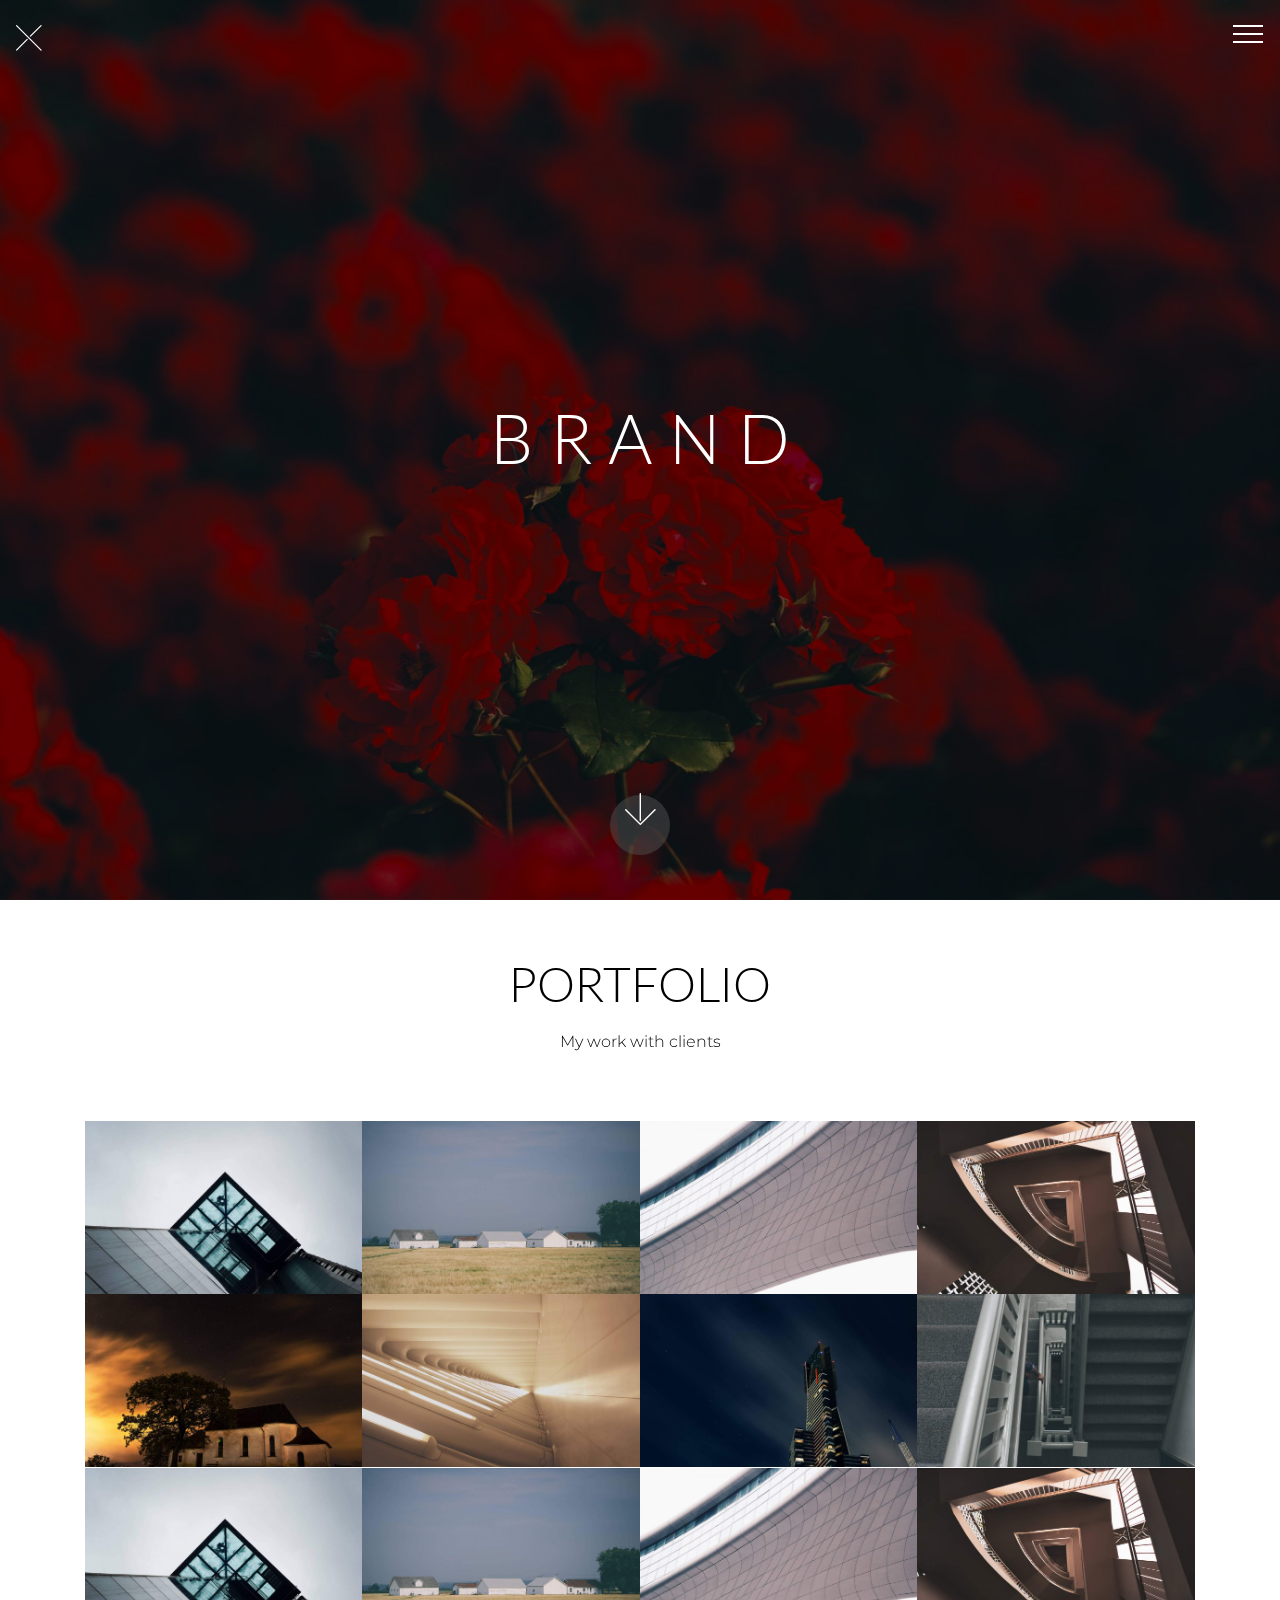
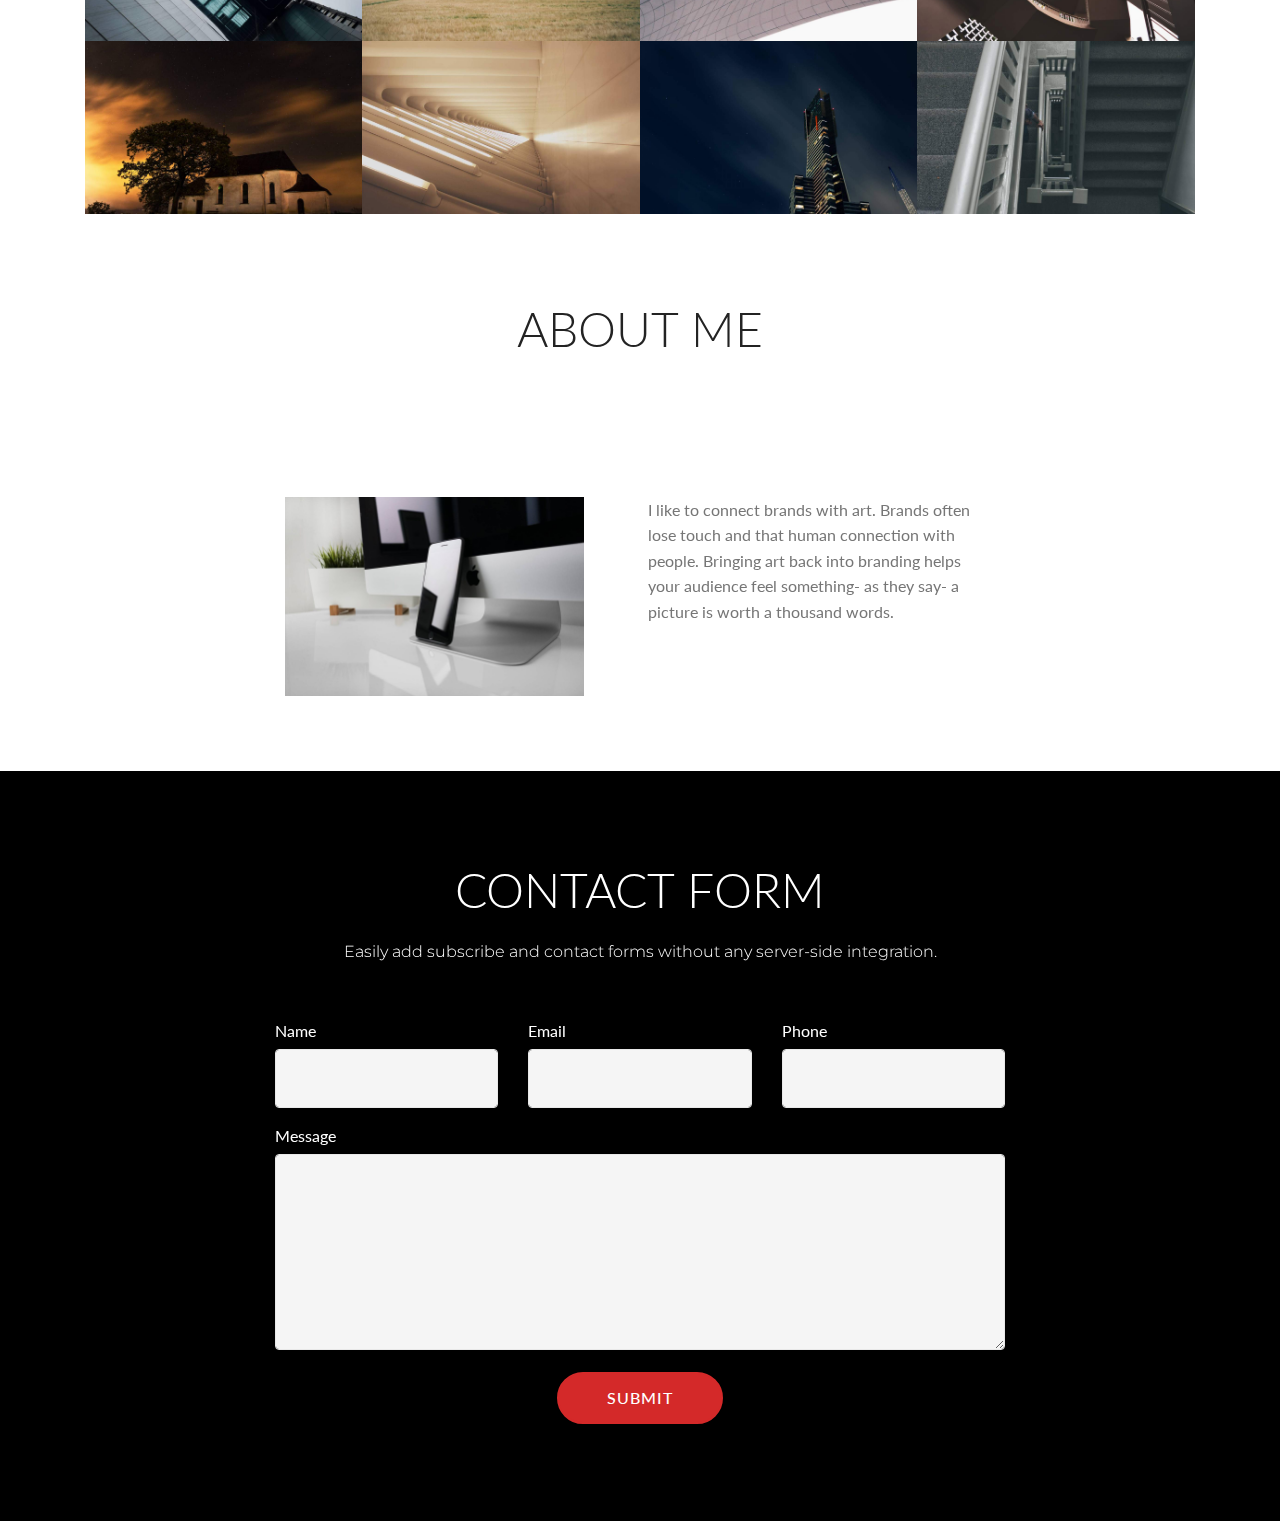
==== index.html @ c2ac53b5 "create github pages" ====
<!DOCTYPE html>
<html >
<head>
  <!-- Site made with Mobirise Website Builder v4.6.2, https://mobirise.com -->
  <meta charset="UTF-8">
  <meta http-equiv="X-UA-Compatible" content="IE=edge">
  <meta name="generator" content="Mobirise v4.6.2, mobirise.com">
  <meta name="viewport" content="width=device-width, initial-scale=1, minimum-scale=1">
  <link rel="shortcut icon" href="assets/images/logo2.png" type="image/x-icon">
  <meta name="description" content="">
  <title>Home</title>
  <link rel="stylesheet" href="assets/web/assets/mobirise-icons/mobirise-icons.css">
  <link rel="stylesheet" href="assets/tether/tether.min.css">
  <link rel="stylesheet" href="assets/bootstrap/css/bootstrap.min.css">
  <link rel="stylesheet" href="assets/bootstrap/css/bootstrap-grid.min.css">
  <link rel="stylesheet" href="assets/bootstrap/css/bootstrap-reboot.min.css">
  <link rel="stylesheet" href="assets/dropdown/css/style.css">
  <link rel="stylesheet" href="assets/theme/css/style.css">
  <link rel="stylesheet" href="assets/gallery/style.css">
  <link rel="stylesheet" href="assets/mobirise/css/mbr-additional.css" type="text/css">
  
  
  
</head>
<body>
  <section class="menu cid-qJsVvdku9D" once="menu" id="menu1-3">

    

    <nav class="navbar navbar-expand beta-menu navbar-dropdown align-items-center navbar-fixed-top collapsed bg-color transparent">
        <button class="navbar-toggler navbar-toggler-right" type="button" data-toggle="collapse" data-target="#navbarSupportedContent" aria-controls="navbarSupportedContent" aria-expanded="false" aria-label="Toggle navigation">
            <div class="hamburger">
                <span></span>
                <span></span>
                <span></span>
                <span></span>
            </div>
        </button>
        <div class="menu-logo">
            <div class="navbar-brand">
                
                <span class="navbar-caption-wrap"><a class="navbar-caption text-white display-4" href="https://mobirise.com"><span class="mbri-close mbr-iconfont mbr-iconfont-btn"></span></a></span>
            </div>
        </div>
        <div class="collapse navbar-collapse" id="navbarSupportedContent">
            <ul class="navbar-nav nav-dropdown nav-right" data-app-modern-menu="true">
                <li class="nav-item">
                    <a class="nav-link link text-white display-4" href="https://mobirise.com">
                        <span class="mbri-home mbr-iconfont mbr-iconfont-btn"></span>
                        Services
                    </a>
                </li>
                <li class="nav-item">
                    <a class="nav-link link text-white display-4" href="https://mobirise.com">
                        <span class="mbri-search mbr-iconfont mbr-iconfont-btn"></span>
                        About Us
                    </a>
                </li>
            </ul>
            
        </div>
    </nav>
</section>

<section class="engine"><a href="https://mobirise.ws/p">open source website maker</a></section><section class="header5 cid-qJsUxOGBH9 mbr-fullscreen mbr-parallax-background" id="header5-0">

    

    <div class="mbr-overlay" style="opacity: 0.6; background-color: rgb(0, 0, 0);">
    </div>
    <div class="container">
        <div class="row justify-content-center">
            <div class="mbr-white col-md-10">
                <h1 class="mbr-section-title align-center pb-3 mbr-fonts-style display-1">B R A N D</h1>
                
                
            </div>
        </div>
    </div>

    <div class="mbr-arrow hidden-sm-down" aria-hidden="true">
        <a href="#next">
            <i class="mbri-down mbr-iconfont"></i>
        </a>
    </div>
</section>

<section class="mbr-section content4 cid-qJsWaS96cW" id="content4-4">

    

    <div class="container">
        <div class="media-container-row">
            <div class="title col-12 col-md-8">
                <h2 class="align-center pb-3 mbr-fonts-style display-2">
                    PORTFOLIO</h2>
                <h3 class="mbr-section-subtitle align-center mbr-light mbr-fonts-style display-5">My work with clients</h3>
                
            </div>
        </div>
    </div>
</section>

<section class="mbr-gallery mbr-slider-carousel cid-qJsV8SetlK" id="gallery3-2">

    

    <div class="container">
        <div><!-- Filter --><!-- Gallery --><div class="mbr-gallery-row"><div class="mbr-gallery-layout-default"><div><div><div class="mbr-gallery-item mbr-gallery-item--p0" data-video-url="false" data-tags="Awesome"><div href="#lb-gallery3-2" data-slide-to="0" data-toggle="modal"><img src="assets/images/gallery00.jpg" alt=""><span class="icon-focus"></span></div></div><div class="mbr-gallery-item mbr-gallery-item--p0" data-video-url="false" data-tags="Responsive"><div href="#lb-gallery3-2" data-slide-to="1" data-toggle="modal"><img src="assets/images/gallery01.jpg" alt=""><span class="icon-focus"></span></div></div><div class="mbr-gallery-item mbr-gallery-item--p0" data-video-url="false" data-tags="Creative"><div href="#lb-gallery3-2" data-slide-to="2" data-toggle="modal"><img src="assets/images/gallery02.jpg" alt=""><span class="icon-focus"></span></div></div><div class="mbr-gallery-item mbr-gallery-item--p0" data-video-url="false" data-tags="Animated"><div href="#lb-gallery3-2" data-slide-to="3" data-toggle="modal"><img src="assets/images/gallery03.jpg" alt=""><span class="icon-focus"></span></div></div><div class="mbr-gallery-item mbr-gallery-item--p0" data-video-url="false" data-tags="Awesome"><div href="#lb-gallery3-2" data-slide-to="4" data-toggle="modal"><img src="assets/images/gallery04.jpg" alt=""><span class="icon-focus"></span></div></div><div class="mbr-gallery-item mbr-gallery-item--p0" data-video-url="false" data-tags="Awesome"><div href="#lb-gallery3-2" data-slide-to="5" data-toggle="modal"><img src="assets/images/gallery05.jpg" alt=""><span class="icon-focus"></span></div></div><div class="mbr-gallery-item mbr-gallery-item--p0" data-video-url="false" data-tags="Responsive"><div href="#lb-gallery3-2" data-slide-to="6" data-toggle="modal"><img src="assets/images/gallery06.jpg" alt=""><span class="icon-focus"></span></div></div><div class="mbr-gallery-item mbr-gallery-item--p0" data-video-url="false" data-tags="Animated"><div href="#lb-gallery3-2" data-slide-to="7" data-toggle="modal"><img src="assets/images/gallery07.jpg" alt=""><span class="icon-focus"></span></div></div></div></div><div class="clearfix"></div></div></div><!-- Lightbox --><div data-app-prevent-settings="" class="mbr-slider modal fade carousel slide" tabindex="-1" data-keyboard="true" data-interval="false" id="lb-gallery3-2"><div class="modal-dialog"><div class="modal-content"><div class="modal-body"><div class="carousel-inner"><div class="carousel-item active"><img src="assets/images/gallery00.jpg" alt=""></div><div class="carousel-item"><img src="assets/images/gallery01.jpg" alt=""></div><div class="carousel-item"><img src="assets/images/gallery02.jpg" alt=""></div><div class="carousel-item"><img src="assets/images/gallery03.jpg" alt=""></div><div class="carousel-item"><img src="assets/images/gallery04.jpg" alt=""></div><div class="carousel-item"><img src="assets/images/gallery05.jpg" alt=""></div><div class="carousel-item"><img src="assets/images/gallery06.jpg" alt=""></div><div class="carousel-item"><img src="assets/images/gallery07.jpg" alt=""></div></div><a class="carousel-control carousel-control-prev" role="button" data-slide="prev" href="#lb-gallery3-2"><span class="mbri-left mbr-iconfont" aria-hidden="true"></span><span class="sr-only">Previous</span></a><a class="carousel-control carousel-control-next" role="button" data-slide="next" href="#lb-gallery3-2"><span class="mbri-right mbr-iconfont" aria-hidden="true"></span><span class="sr-only">Next</span></a><a class="close" href="#" role="button" data-dismiss="modal"><span class="sr-only">Close</span></a></div></div></div></div></div>
    </div>

</section>

<section class="mbr-gallery mbr-slider-carousel cid-qJsWUkmuLK" id="gallery3-5">

    

    <div class="container">
        <div><!-- Filter --><!-- Gallery --><div class="mbr-gallery-row"><div class="mbr-gallery-layout-default"><div><div><div class="mbr-gallery-item mbr-gallery-item--pNaN" data-video-url="false" data-tags="Awesome"><div href="#lb-gallery3-5" data-slide-to="0" data-toggle="modal"><img src="assets/images/gallery00.jpg" alt=""><span class="icon-focus"></span></div></div><div class="mbr-gallery-item mbr-gallery-item--pNaN" data-video-url="false" data-tags="Responsive"><div href="#lb-gallery3-5" data-slide-to="1" data-toggle="modal"><img src="assets/images/gallery01.jpg" alt=""><span class="icon-focus"></span></div></div><div class="mbr-gallery-item mbr-gallery-item--pNaN" data-video-url="false" data-tags="Creative"><div href="#lb-gallery3-5" data-slide-to="2" data-toggle="modal"><img src="assets/images/gallery02.jpg" alt=""><span class="icon-focus"></span></div></div><div class="mbr-gallery-item mbr-gallery-item--pNaN" data-video-url="false" data-tags="Animated"><div href="#lb-gallery3-5" data-slide-to="3" data-toggle="modal"><img src="assets/images/gallery03.jpg" alt=""><span class="icon-focus"></span></div></div><div class="mbr-gallery-item mbr-gallery-item--pNaN" data-video-url="false" data-tags="Awesome"><div href="#lb-gallery3-5" data-slide-to="4" data-toggle="modal"><img src="assets/images/gallery04.jpg" alt=""><span class="icon-focus"></span></div></div><div class="mbr-gallery-item mbr-gallery-item--pNaN" data-video-url="false" data-tags="Awesome"><div href="#lb-gallery3-5" data-slide-to="5" data-toggle="modal"><img src="assets/images/gallery05.jpg" alt=""><span class="icon-focus"></span></div></div><div class="mbr-gallery-item mbr-gallery-item--pNaN" data-video-url="false" data-tags="Responsive"><div href="#lb-gallery3-5" data-slide-to="6" data-toggle="modal"><img src="assets/images/gallery06.jpg" alt=""><span class="icon-focus"></span></div></div><div class="mbr-gallery-item mbr-gallery-item--pNaN" data-video-url="false" data-tags="Animated"><div href="#lb-gallery3-5" data-slide-to="7" data-toggle="modal"><img src="assets/images/gallery07.jpg" alt=""><span class="icon-focus"></span></div></div></div></div><div class="clearfix"></div></div></div><!-- Lightbox --><div data-app-prevent-settings="" class="mbr-slider modal fade carousel slide" tabindex="-1" data-keyboard="true" data-interval="false" id="lb-gallery3-5"><div class="modal-dialog"><div class="modal-content"><div class="modal-body"><div class="carousel-inner"><div class="carousel-item active"><img src="assets/images/gallery00.jpg" alt=""></div><div class="carousel-item"><img src="assets/images/gallery01.jpg" alt=""></div><div class="carousel-item"><img src="assets/images/gallery02.jpg" alt=""></div><div class="carousel-item"><img src="assets/images/gallery03.jpg" alt=""></div><div class="carousel-item"><img src="assets/images/gallery04.jpg" alt=""></div><div class="carousel-item"><img src="assets/images/gallery05.jpg" alt=""></div><div class="carousel-item"><img src="assets/images/gallery06.jpg" alt=""></div><div class="carousel-item"><img src="assets/images/gallery07.jpg" alt=""></div></div><a class="carousel-control carousel-control-prev" role="button" data-slide="prev" href="#lb-gallery3-5"><span class="mbri-left mbr-iconfont" aria-hidden="true"></span><span class="sr-only">Previous</span></a><a class="carousel-control carousel-control-next" role="button" data-slide="next" href="#lb-gallery3-5"><span class="mbri-right mbr-iconfont" aria-hidden="true"></span><span class="sr-only">Next</span></a><a class="close" href="#" role="button" data-dismiss="modal"><span class="sr-only">Close</span></a></div></div></div></div></div>
    </div>

</section>

<section class="mbr-section content4 cid-qJsWZgxx3Y" id="content4-6">

    

    <div class="container">
        <div class="media-container-row">
            <div class="title col-12 col-md-8">
                <h2 class="align-center pb-3 mbr-fonts-style display-2">
                    ABOUT ME</h2>
                
                
            </div>
        </div>
    </div>
</section>

<section class="mbr-section content6 cid-qJt01bcXSh" id="content6-9">
    
     
    
    <div class="container">
        <div class="media-container-row">
            <div class="col-12 col-md-8">
                <div class="media-container-row">
                    <div class="mbr-figure" style="width: 95%;">
                      <img src="assets/images/01.jpg" alt="Mobirise">  
                    </div>
                    <div class="media-content">
                        <div class="mbr-section-text">
                            <p class="mbr-text mb-0 mbr-fonts-style display-7">I like to connect brands with art. Brands often lose touch and that human connection with people. Bringing art back into branding helps your audience feel something- as they say- a picture is worth a thousand words.</p>
                        </div>
                    </div>
                </div>
            </div>
        </div>
    </div>
</section>

<section class="mbr-section form1 cid-qJsXQ2213d" id="form1-8">

    

    
    <div class="container">
        <div class="row justify-content-center">
            <div class="title col-12 col-lg-8">
                <h2 class="mbr-section-title align-center pb-3 mbr-fonts-style display-2">
                    CONTACT FORM
                </h2>
                <h3 class="mbr-section-subtitle align-center mbr-light pb-3 mbr-fonts-style display-5">
                    Easily add subscribe and contact forms without any server-side integration.
                </h3>
            </div>
        </div>
    </div>
    <div class="container">
        <div class="row justify-content-center">
            <div class="media-container-column col-lg-8" data-form-type="formoid">
                    <div data-form-alert="" hidden="">Thanks for filling out the form! I'll be in touch with you shortly.</div>
            
                    <form class="mbr-form" action="https://mobirise.com/" method="post" data-form-title="Mobirise Form"><input type="hidden" name="email" data-form-email="true" value="Dgv8Lb7c5q/cIhN9ITDDtDsWsyALoXN6aypck8TZ9qCq+ALaoHZJ93Of6AHbYGQSF+NbeVMrkS8ib3V1jQQW/3ypQ5KxZViwfqS11Uw4gEpbkbnloqpamF7glO1yoj7Y" data-form-field="Email">
                        <div class="row row-sm-offset">
                            <div class="col-md-4 multi-horizontal" data-for="name">
                                <div class="form-group">
                                    <label class="form-control-label mbr-fonts-style display-7" for="name-form1-8">Name</label>
                                    <input type="text" class="form-control" name="name" data-form-field="Name" required="" id="name-form1-8">
                                </div>
                            </div>
                            <div class="col-md-4 multi-horizontal" data-for="email">
                                <div class="form-group">
                                    <label class="form-control-label mbr-fonts-style display-7" for="email-form1-8">Email</label>
                                    <input type="email" class="form-control" name="email" data-form-field="Email" required="" id="email-form1-8">
                                </div>
                            </div>
                            <div class="col-md-4 multi-horizontal" data-for="phone">
                                <div class="form-group">
                                    <label class="form-control-label mbr-fonts-style display-7" for="phone-form1-8">Phone</label>
                                    <input type="tel" class="form-control" name="phone" data-form-field="Phone" id="phone-form1-8">
                                </div>
                            </div>
                        </div>
                        <div class="form-group" data-for="message">
                            <label class="form-control-label mbr-fonts-style display-7" for="message-form1-8">Message</label>
                            <textarea type="text" class="form-control" name="message" rows="7" data-form-field="Message" id="message-form1-8"></textarea>
                        </div>
            
                        <span class="input-group-btn"><button href="" type="submit" class="btn btn-form btn-secondary display-4">SUBMIT</button></span>
                    </form>
            </div>
        </div>
    </div>
</section>


  <script src="assets/web/assets/jquery/jquery.min.js"></script>
  <script src="assets/popper/popper.min.js"></script>
  <script src="assets/tether/tether.min.js"></script>
  <script src="assets/bootstrap/js/bootstrap.min.js"></script>
  <script src="assets/smoothscroll/smooth-scroll.js"></script>
  <script src="assets/parallax/jarallax.min.js"></script>
  <script src="assets/masonry/masonry.pkgd.min.js"></script>
  <script src="assets/imagesloaded/imagesloaded.pkgd.min.js"></script>
  <script src="assets/bootstrapcarouselswipe/bootstrap-carousel-swipe.js"></script>
  <script src="assets/touchswipe/jquery.touch-swipe.min.js"></script>
  <script src="assets/vimeoplayer/jquery.mb.vimeo_player.js"></script>
  <script src="assets/dropdown/js/script.min.js"></script>
  <script src="assets/theme/js/script.js"></script>
  <script src="assets/slidervideo/script.js"></script>
  <script src="assets/formoid/formoid.min.js"></script>
  <script src="assets/gallery/player.min.js"></script>
  <script src="assets/gallery/script.js"></script>
  
  
</body>
</html>
---- assets/web/assets/mobirise-icons/mobirise-icons.css ----
@font-face {
  font-family: 'MobiriseIcons';
  src:  url('mobirise-icons.eot?spat4u');
  src:  url('mobirise-icons.eot?spat4u#iefix') format('embedded-opentype'),
    url('mobirise-icons.ttf?spat4u') format('truetype'),
    url('mobirise-icons.woff?spat4u') format('woff'),
    url('mobirise-icons.svg?spat4u#MobiriseIcons') format('svg');
  font-weight: normal;
  font-style: normal;
}

[class^="mbri-"], [class*=" mbri-"] {
  /* use !important to prevent issues with browser extensions that change fonts */
  font-family: MobiriseIcons !important;
  speak: none;
  font-style: normal;
  font-weight: normal;
  font-variant: normal;
  text-transform: none;
  line-height: 1;

  /* Better Font Rendering =========== */
  -webkit-font-smoothing: antialiased;
  -moz-osx-font-smoothing: grayscale;
}

.mbri-add-submenu:before {
  content: "\e900";
}
.mbri-alert:before {
  content: "\e901";
}
.mbri-align-center:before {
  content: "\e902";
}
.mbri-align-justify:before {
  content: "\e903";
}
.mbri-align-left:before {
  content: "\e904";
}
.mbri-align-right:before {
  content: "\e905";
}
.mbri-android:before {
  content: "\e906";
}
.mbri-apple:before {
  content: "\e907";
}
.mbri-arrow-down:before {
  content: "\e908";
}
.mbri-arrow-next:before {
  content: "\e909";
}
.mbri-arrow-prev:before {
  content: "\e90a";
}
.mbri-arrow-up:before {
  content: "\e90b";
}
.mbri-bold:before {
  content: "\e90c";
}
.mbri-bookmark:before {
  content: "\e90d";
}
.mbri-bootstrap:before {
  content: "\e90e";
}
.mbri-briefcase:before {
  content: "\e90f";
}
.mbri-browse:before {
  content: "\e910";
}
.mbri-bulleted-list:before {
  content: "\e911";
}
.mbri-calendar:before {
  content: "\e912";
}
.mbri-camera:before {
  content: "\e913";
}
.mbri-cart-add:before {
  content: "\e914";
}
.mbri-cart-full:before {
  content: "\e915";
}
.mbri-cash:before {
  content: "\e916";
}
.mbri-change-style:before {
  content: "\e917";
}
.mbri-chat:before {
  content: "\e918";
}
.mbri-clock:before {
  content: "\e919";
}
.mbri-close:before {
  content: "\e91a";
}
.mbri-cloud:before {
  content: "\e91b";
}
.mbri-code:before {
  content: "\e91c";
}
.mbri-contact-form:before {
  content: "\e91d";
}
.mbri-credit-card:before {
  content: "\e91e";
}
.mbri-cursor-click:before {
  content: "\e91f";
}
.mbri-cust-feedback:before {
  content: "\e920";
}
.mbri-database:before {
  content: "\e921";
}
.mbri-delivery:before {
  content: "\e922";
}
.mbri-desktop:before {
  content: "\e923";
}
.mbri-devices:before {
  content: "\e924";
}
.mbri-down:before {
  content: "\e925";
}
.mbri-download:before {
  content: "\e989";
}
.mbri-drag-n-drop:before {
  content: "\e927";
}
.mbri-drag-n-drop2:before {
  content: "\e928";
}
.mbri-edit:before {
  content: "\e929";
}
.mbri-edit2:before {
  content: "\e92a";
}
.mbri-error:before {
  content: "\e92b";
}
.mbri-extension:before {
  content: "\e92c";
}
.mbri-features:before {
  content: "\e92d";
}
.mbri-file:before {
  content: "\e92e";
}
.mbri-flag:before {
  content: "\e92f";
}
.mbri-folder:before {
  content: "\e930";
}
.mbri-gift:before {
  content: "\e931";
}
.mbri-github:before {
  content: "\e932";
}
.mbri-globe:before {
  content: "\e933";
}
.mbri-globe-2:before {
  content: "\e934";
}
.mbri-growing-chart:before {
  content: "\e935";
}
.mbri-hearth:before {
  content: "\e936";
}
.mbri-help:before {
  content: "\e937";
}
.mbri-home:before {
  content: "\e938";
}
.mbri-hot-cup:before {
  content: "\e939";
}
.mbri-idea:before {
  content: "\e93a";
}
.mbri-image-gallery:before {
  content: "\e93b";
}
.mbri-image-slider:before {
  content: "\e93c";
}
.mbri-info:before {
  content: "\e93d";
}
.mbri-italic:before {
  content: "\e93e";
}
.mbri-key:before {
  content: "\e93f";
}
.mbri-laptop:before {
  content: "\e940";
}
.mbri-layers:before {
  content: "\e941";
}
.mbri-left-right:before {
  content: "\e942";
}
.mbri-left:before {
  content: "\e943";
}
.mbri-letter:before {
  content: "\e944";
}
.mbri-like:before {
  content: "\e945";
}
.mbri-link:before {
  content: "\e946";
}
.mbri-lock:before {
  content: "\e947";
}
.mbri-login:before {
  content: "\e948";
}
.mbri-logout:before {
  content: "\e949";
}
.mbri-magic-stick:before {
  content: "\e94a";
}
.mbri-map-pin:before {
  content: "\e94b";
}
.mbri-menu:before {
  content: "\e94c";
}
.mbri-mobile:before {
  content: "\e94d";
}
.mbri-mobile2:before {
  content: "\e94e";
}
.mbri-mobirise:before {
  content: "\e94f";
}
.mbri-more-horizontal:before {
  content: "\e950";
}
.mbri-more-vertical:before {
  content: "\e951";
}
.mbri-music:before {
  content: "\e952";
}
.mbri-new-file:before {
  content: "\e953";
}
.mbri-numbered-list:before {
  content: "\e954";
}
.mbri-opened-folder:before {
  content: "\e955";
}
.mbri-pages:before {
  content: "\e956";
}
.mbri-paper-plane:before {
  content: "\e957";
}
.mbri-paperclip:before {
  content: "\e958";
}
.mbri-photo:before {
  content: "\e959";
}
.mbri-photos:before {
  content: "\e95a";
}
.mbri-pin:before {
  content: "\e95b";
}
.mbri-play:before {
  content: "\e95c";
}
.mbri-plus:before {
  content: "\e95d";
}
.mbri-preview:before {
  content: "\e95e";
}
.mbri-print:before {
  content: "\e95f";
}
.mbri-protect:before {
  content: "\e960";
}
.mbri-question:before {
  content: "\e961";
}
.mbri-quote-left:before {
  content: "\e962";
}
.mbri-quote-right:before {
  content: "\e963";
}
.mbri-refresh:before {
  content: "\e964";
}
.mbri-responsive:before {
  content: "\e965";
}
.mbri-right:before {
  content: "\e966";
}
.mbri-rocket:before {
  content: "\e967";
}
.mbri-sad-face:before {
  content: "\e968";
}
.mbri-sale:before {
  content: "\e969";
}
.mbri-save:before {
  content: "\e96a";
}
.mbri-search:before {
  content: "\e96b";
}
.mbri-setting:before {
  content: "\e96c";
}
.mbri-setting2:before {
  content: "\e96d";
}
.mbri-setting3:before {
  content: "\e96e";
}
.mbri-share:before {
  content: "\e96f";
}
.mbri-shopping-bag:before {
  content: "\e970";
}
.mbri-shopping-basket:before {
  content: "\e971";
}
.mbri-shopping-cart:before {
  content: "\e972";
}
.mbri-sites:before {
  content: "\e973";
}
.mbri-smile-face:before {
  content: "\e974";
}
.mbri-speed:before {
  content: "\e975";
}
.mbri-star:before {
  content: "\e976";
}
.mbri-success:before {
  content: "\e977";
}
.mbri-sun:before {
  content: "\e978";
}
.mbri-sun2:before {
  content: "\e979";
}
.mbri-tablet:before {
  content: "\e97a";
}
.mbri-tablet-vertical:before {
  content: "\e97b";
}
.mbri-target:before {
  content: "\e97c";
}
.mbri-timer:before {
  content: "\e97d";
}
.mbri-to-ftp:before {
  content: "\e97e";
}
.mbri-to-local-drive:before {
  content: "\e97f";
}
.mbri-touch-swipe:before {
  content: "\e980";
}
.mbri-touch:before {
  content: "\e981";
}
.mbri-trash:before {
  content: "\e982";
}
.mbri-underline:before {
  content: "\e983";
}
.mbri-unlink:before {
  content: "\e984";
}
.mbri-unlock:before {
  content: "\e985";
}
.mbri-up-down:before {
  content: "\e986";
}
.mbri-up:before {
  content: "\e987";
}
.mbri-update:before {
  content: "\e988";
}
.mbri-upload:before {
 content: "\e926"; 
}
.mbri-user:before {
  content: "\e98a";
}
.mbri-user2:before {
  content: "\e98b";
}
.mbri-users:before {
  content: "\e98c";
}
.mbri-video:before {
  content: "\e98d";
}
.mbri-video-play:before {
  content: "\e98e";
}
.mbri-watch:before {
  content: "\e98f";
}
.mbri-website-theme:before {
  content: "\e990";
}
.mbri-wifi:before {
  content: "\e991";
}
.mbri-windows:before {
  content: "\e992";
}
.mbri-zoom-out:before {
  content: "\e993";
}
.mbri-redo:before {
  content: "\e994";
}
.mbri-undo:before {
  content: "\e995";
}
---- assets/dropdown/css/style.css ----
.navbar-dropdown {
  left: 0;
  padding: 0;
  position: absolute;
  right: 0;
  top: 0;
  transition: all 0.45s ease;
  z-index: 1030;
  background: #282828; }
  .navbar-dropdown .navbar-logo {
    margin-right: 0.8rem;
    transition: margin 0.3s ease-in-out;
    vertical-align: middle; }
    .navbar-dropdown .navbar-logo img {
      height: 3.125rem;
      transition: all 0.3s ease-in-out; }
    .navbar-dropdown .navbar-logo.mbr-iconfont {
      font-size: 3.125rem;
      line-height: 3.125rem; }
  .navbar-dropdown .navbar-caption {
    font-weight: 700;
    white-space: normal;
    vertical-align: -4px;
    line-height: 3.125rem !important; }
    .navbar-dropdown .navbar-caption, .navbar-dropdown .navbar-caption:hover {
      color: inherit;
      text-decoration: none; }
  .navbar-dropdown .mbr-iconfont + .navbar-caption {
    vertical-align: -1px; }
  .navbar-dropdown.navbar-fixed-top {
    position: fixed; }
  .navbar-dropdown .navbar-brand span {
    vertical-align: -4px; }
  .navbar-dropdown.bg-color.transparent {
    background: none; }
  .navbar-dropdown.navbar-short .navbar-brand {
    padding: 0.625rem 0; }
    .navbar-dropdown.navbar-short .navbar-brand span {
      vertical-align: -1px; }
  .navbar-dropdown.navbar-short .navbar-caption {
    line-height: 2.375rem !important;
    vertical-align: -2px; }
  .navbar-dropdown.navbar-short .navbar-logo {
    margin-right: 0.5rem; }
    .navbar-dropdown.navbar-short .navbar-logo img {
      height: 2.375rem; }
    .navbar-dropdown.navbar-short .navbar-logo.mbr-iconfont {
      font-size: 2.375rem;
      line-height: 2.375rem; }
  .navbar-dropdown.navbar-short .mbr-table-cell {
    height: 3.625rem; }
  .navbar-dropdown .navbar-close {
    left: 0.6875rem;
    position: fixed;
    top: 0.75rem;
    z-index: 1000; }
  .navbar-dropdown .hamburger-icon {
    content: "";
    display: inline-block;
    vertical-align: middle;
    width: 16px;
    -webkit-box-shadow: 0 -6px 0 1px #282828,0 0 0 1px #282828,0 6px 0 1px #282828;
    -moz-box-shadow: 0 -6px 0 1px #282828,0 0 0 1px #282828,0 6px 0 1px #282828;
    box-shadow: 0 -6px 0 1px #282828,0 0 0 1px #282828,0 6px 0 1px #282828; }

.dropdown-menu .dropdown-toggle[data-toggle="dropdown-submenu"]::after {
  border-bottom: 0.35em solid transparent;
  border-left: 0.35em solid;
  border-right: 0;
  border-top: 0.35em solid transparent;
  margin-left: 0.3rem; }

.dropdown-menu .dropdown-item:focus {
  outline: 0; }

.nav-dropdown {
  font-size: 0.75rem;
  font-weight: 500;
  height: auto !important; }
  .nav-dropdown .nav-btn {
    padding-left: 1rem; }
  .nav-dropdown .link {
    margin: .667em 1.667em;
    font-weight: 500;
    padding: 0;
    transition: color .2s ease-in-out; }
    .nav-dropdown .link.dropdown-toggle {
      margin-right: 2.583em; }
      .nav-dropdown .link.dropdown-toggle::after {
        margin-left: .25rem;
        border-top: 0.35em solid;
        border-right: 0.35em solid transparent;
        border-left: 0.35em solid transparent;
        border-bottom: 0; }
      .nav-dropdown .link.dropdown-toggle[aria-expanded="true"] {
        margin: 0;
        padding: 0.667em 3.263em  0.667em 1.667em; }
  .nav-dropdown .link::after,
  .nav-dropdown .dropdown-item::after {
    color: inherit; }
  .nav-dropdown .btn {
    font-size: 0.75rem;
    font-weight: 700;
    letter-spacing: 0;
    margin-bottom: 0;
    padding-left: 1.25rem;
    padding-right: 1.25rem; }
  .nav-dropdown .dropdown-menu {
    border-radius: 0;
    border: 0;
    left: 0;
    margin: 0;
    padding-bottom: 1.25rem;
    padding-top: 1.25rem;
    position: relative; }
  .nav-dropdown .dropdown-submenu {
    margin-left: 0.125rem;
    top: 0; }
  .nav-dropdown .dropdown-item {
    font-weight: 500;
    line-height: 2;
    padding: 0.3846em 4.615em 0.3846em 1.5385em;
    position: relative;
    transition: color .2s ease-in-out, background-color .2s ease-in-out; }
    .nav-dropdown .dropdown-item::after {
      margin-top: -0.3077em;
      position: absolute;
      right: 1.1538em;
      top: 50%; }
    .nav-dropdown .dropdown-item:focus, .nav-dropdown .dropdown-item:hover {
      background: none; }

@media (max-width: 767px) {
  .nav-dropdown.navbar-toggleable-sm {
    bottom: 0;
    display: none;
    left: 0;
    overflow-x: hidden;
    position: fixed;
    top: 0;
    transform: translateX(-100%);
    -ms-transform: translateX(-100%);
    -webkit-transform: translateX(-100%);
    width: 18.75rem;
    z-index: 999; } }
.nav-dropdown.navbar-toggleable-xl {
  bottom: 0;
  display: none;
  left: 0;
  overflow-x: hidden;
  position: fixed;
  top: 0;
  transform: translateX(-100%);
  -ms-transform: translateX(-100%);
  -webkit-transform: translateX(-100%);
  width: 18.75rem;
  z-index: 999; }

.nav-dropdown-sm {
  display: block !important;
  overflow-x: hidden;
  overflow: auto;
  padding-top: 3.875rem; }
  .nav-dropdown-sm::after {
    content: "";
    display: block;
    height: 3rem;
    width: 100%; }
  .nav-dropdown-sm.collapse.in ~ .navbar-close {
    display: block !important; }
  .nav-dropdown-sm.collapsing, .nav-dropdown-sm.collapse.in {
    transform: translateX(0);
    -ms-transform: translateX(0);
    -webkit-transform: translateX(0);
    transition: all 0.25s ease-out;
    -webkit-transition: all 0.25s ease-out;
    background: #282828; }
  .nav-dropdown-sm.collapsing[aria-expanded="false"] {
    transform: translateX(-100%);
    -ms-transform: translateX(-100%);
    -webkit-transform: translateX(-100%); }
  .nav-dropdown-sm .nav-item {
    display: block;
    margin-left: 0 !important;
    padding-left: 0; }
  .nav-dropdown-sm .link,
  .nav-dropdown-sm .dropdown-item {
    border-top: 1px dotted rgba(255, 255, 255, 0.1);
    font-size: 0.8125rem;
    line-height: 1.6;
    margin: 0 !important;
    padding: 0.875rem 2.4rem 0.875rem 1.5625rem !important;
    position: relative;
    white-space: normal; }
    .nav-dropdown-sm .link:focus, .nav-dropdown-sm .link:hover,
    .nav-dropdown-sm .dropdown-item:focus,
    .nav-dropdown-sm .dropdown-item:hover {
      background: rgba(0, 0, 0, 0.2) !important;
      color: #c0a375; }
  .nav-dropdown-sm .nav-btn {
    position: relative;
    padding: 1.5625rem 1.5625rem 0 1.5625rem; }
    .nav-dropdown-sm .nav-btn::before {
      border-top: 1px dotted rgba(255, 255, 255, 0.1);
      content: "";
      left: 0;
      position: absolute;
      top: 0;
      width: 100%; }
    .nav-dropdown-sm .nav-btn + .nav-btn {
      padding-top: 0.625rem; }
      .nav-dropdown-sm .nav-btn + .nav-btn::before {
        display: none; }
  .nav-dropdown-sm .btn {
    padding: 0.625rem 0; }
  .nav-dropdown-sm .dropdown-toggle[data-toggle="dropdown-submenu"]::after {
    margin-left: .25rem;
    border-top: 0.35em solid;
    border-right: 0.35em solid transparent;
    border-left: 0.35em solid transparent;
    border-bottom: 0; }
  .nav-dropdown-sm .dropdown-toggle[data-toggle="dropdown-submenu"][aria-expanded="true"]::after {
    border-top: 0;
    border-right: 0.35em solid transparent;
    border-left: 0.35em solid transparent;
    border-bottom: 0.35em solid; }
  .nav-dropdown-sm .dropdown-menu {
    margin: 0;
    padding: 0;
    position: relative;
    top: 0;
    left: 0;
    width: 100%;
    border: 0;
    float: none;
    border-radius: 0;
    background: none; }
  .nav-dropdown-sm .dropdown-submenu {
    left: 100%;
    margin-left: 0.125rem;
    margin-top: -1.25rem;
    top: 0; }

.navbar-toggleable-sm .nav-dropdown .dropdown-menu {
  position: absolute; }

.navbar-toggleable-sm .nav-dropdown .dropdown-submenu {
  left: 100%;
  margin-left: 0.125rem;
  margin-top: -1.25rem;
  top: 0; }

.navbar-toggleable-sm.opened .nav-dropdown .dropdown-menu {
  position: relative; }

.navbar-toggleable-sm.opened .nav-dropdown .dropdown-submenu {
  left: 0;
  margin-left: 00rem;
  margin-top: 0rem;
  top: 0; }

.is-builder .nav-dropdown.collapsing {
  transition: none !important; }

/*# sourceMappingURL=style.css.map */
---- assets/theme/css/style.css ----
/*!
 * Mobirise v4 theme (https://mobirise.com/)
 * Copyright 2017 Mobirise
 */
section {
  background-color: #eeeeee; }

section,
.container,
.container-fluid {
  position: relative;
  word-wrap: break-word; }

a.mbr-iconfont:hover {
  text-decoration: none; }

.article .lead p, .article .lead ul, .article .lead ol, .article .lead pre, .article .lead blockquote {
  margin-bottom: 0; }

a {
  font-style: normal;
  font-weight: 400;
  cursor: pointer; }
  a, a:hover {
    text-decoration: none; }

figure {
  margin-bottom: 0; }

body {
  color: #232323; }

h1, h2, h3, h4, h5, h6,
.h1, .h2, .h3, .h4, .h5, .h6,
.display-1, .display-2, .display-3, .display-4 {
  line-height: 1;
  word-break: break-word;
  word-wrap: break-word; }

b, strong {
  font-weight: bold; }

blockquote {
  padding: 10px 0 10px 20px;
  position: relative;
  border-left: 2px solid;
  border-color: #ff3366; }

input:-webkit-autofill, input:-webkit-autofill:hover, input:-webkit-autofill:focus, input:-webkit-autofill:active {
  transition-delay: 9999s;
  transition-property: background-color, color; }

textarea[type="hidden"] {
  display: none; }

body {
  position: relative; }

section {
  background-position: 50% 50%;
  background-repeat: no-repeat;
  background-size: cover; }
  section .mbr-background-video,
  section .mbr-background-video-preview {
    position: absolute;
    bottom: 0;
    left: 0;
    right: 0;
    top: 0; }

.hidden {
  visibility: hidden; }

.mbr-z-index20 {
  z-index: 20; }

/*! Base colors */
.mbr-white {
  color: #ffffff; }

.mbr-black {
  color: #000000; }

.mbr-bg-white {
  background-color: #ffffff; }

.mbr-bg-black {
  background-color: #000000; }

/*! Text-aligns */
.align-left {
  text-align: left; }

.align-center {
  text-align: center; }

.align-right {
  text-align: right; }

@media (max-width: 767px) {
  .align-left, .align-center, .align-right, .mbr-section-btn, .mbr-section-title {
    text-align: center; } }
/*! Font-weight  */
.mbr-light {
  font-weight: 300; }

.mbr-regular {
  font-weight: 400; }

.mbr-semibold {
  font-weight: 500; }

.mbr-bold {
  font-weight: 700; }

/*! Media  */
.media-size-item {
  -webkit-flex: 1 1 auto;
  -moz-flex: 1 1 auto;
  -ms-flex: 1 1 auto;
  -o-flex: 1 1 auto;
  flex: 1 1 auto; }

.media-content {
  -webkit-flex-basis: 100%;
  flex-basis: 100%; }

.media-container-row {
  display: -ms-flexbox;
  display: -webkit-flex;
  display: flex;
  -webkit-flex-direction: row;
  -ms-flex-direction: row;
  flex-direction: row;
  -webkit-flex-wrap: wrap;
  -ms-flex-wrap: wrap;
  flex-wrap: wrap;
  -webkit-justify-content: center;
  -ms-flex-pack: center;
  justify-content: center;
  -webkit-align-content: center;
  -ms-flex-line-pack: center;
  align-content: center;
  -webkit-align-items: start;
  -ms-flex-align: start;
  align-items: start; }
  .media-container-row .media-size-item {
    width: 400px; }

.media-container-column {
  display: -ms-flexbox;
  display: -webkit-flex;
  display: flex;
  -webkit-flex-direction: column;
  -ms-flex-direction: column;
  flex-direction: column;
  -webkit-flex-wrap: wrap;
  -ms-flex-wrap: wrap;
  flex-wrap: wrap;
  -webkit-justify-content: center;
  -ms-flex-pack: center;
  justify-content: center;
  -webkit-align-content: center;
  -ms-flex-line-pack: center;
  align-content: center;
  -webkit-align-items: stretch;
  -ms-flex-align: stretch;
  align-items: stretch; }
  .media-container-column > * {
    width: 100%; }

@media (min-width: 992px) {
  .media-container-row {
    -webkit-flex-wrap: nowrap;
    -ms-flex-wrap: nowrap;
    flex-wrap: nowrap; } }
figure {
  overflow: hidden; }

figure[mbr-media-size] {
  transition: width 0.1s; }

.mbr-figure img, .mbr-figure iframe {
  display: block;
  width: 100%; }

.card {
  background-color: transparent;
  border: none; }

.card-img {
  text-align: center;
  flex-shrink: 0; }

.media {
  max-width: 100%;
  margin: 0 auto; }

.mbr-figure {
  -ms-flex-item-align: center;
  -ms-grid-row-align: center;
  -webkit-align-self: center;
  align-self: center; }

.media-container > div {
  max-width: 100%; }

.mbr-figure img, .card-img img {
  width: 100%; }

@media (max-width: 991px) {
  .media-size-item {
    width: auto !important; }

  .media {
    width: auto; }

  .mbr-figure {
    width: 100% !important; } }
/*! Buttons */
.mbr-section-btn {
  margin-left: -.25rem;
  margin-right: -.25rem;
  font-size: 0; }

nav .mbr-section-btn {
  margin-left: 0rem;
  margin-right: 0rem; }

/*! Btn icon margin */
.btn .mbr-iconfont, .btn.btn-sm .mbr-iconfont {
  cursor: pointer;
  margin-right: 0.5rem; }

.btn.btn-md .mbr-iconfont, .btn.btn-md .mbr-iconfont {
  margin-right: 0.8rem; }

.mbr-regular {
  font-weight: 400; }

.mbr-semibold {
  font-weight: 500; }

.mbr-bold {
  font-weight: 700; }

[type="submit"] {
  -webkit-appearance: none; }

/*! Full-screen */
.mbr-fullscreen .mbr-overlay {
  min-height: 100vh; }

.mbr-fullscreen {
  display: flex;
  display: -webkit-flex;
  display: -moz-flex;
  display: -ms-flex;
  display: -o-flex;
  align-items: center;
  -webkit-align-items: center;
  min-height: 100vh;
  padding-top: 3rem;
  padding-bottom: 3rem; }

/*! Map */
.map {
  height: 25rem;
  position: relative; }
  .map iframe {
    width: 100%;
    height: 100%; }

/* Form */
.form-asterisk {
  font-family: initial;
  position: absolute;
  top: -2px;
  font-weight: normal; }

/*! Scroll to top arrow */
.mbr-arrow-up {
  bottom: 25px;
  right: 90px;
  position: fixed;
  text-align: right;
  z-index: 5000;
  color: #ffffff;
  font-size: 32px;
  transform: rotate(180deg);
  -webkit-transform: rotate(180deg); }

.mbr-arrow-up a {
  background: rgba(0, 0, 0, 0.2);
  border-radius: 3px;
  color: #fff;
  display: inline-block;
  height: 60px;
  width: 60px;
  outline-style: none !important;
  position: relative;
  text-decoration: none;
  transition: all .3s ease-in-out;
  cursor: pointer;
  text-align: center; }
  .mbr-arrow-up a:hover {
    background-color: rgba(0, 0, 0, 0.4); }
  .mbr-arrow-up a i {
    line-height: 60px; }

.mbr-arrow-up-icon {
  display: block;
  color: #fff; }

.mbr-arrow-up-icon::before {
  content: "\203a";
  display: inline-block;
  font-family: serif;
  font-size: 32px;
  line-height: 1;
  font-style: normal;
  position: relative;
  top: 6px;
  left: -4px;
  -webkit-transform: rotate(-90deg);
  transform: rotate(-90deg); }

/*! Arrow Down */
.mbr-arrow {
  position: absolute;
  bottom: 45px;
  left: 50%;
  width: 60px;
  height: 60px;
  cursor: pointer;
  background-color: rgba(80, 80, 80, 0.5);
  border-radius: 50%;
  -webkit-transform: translateX(-50%);
  transform: translateX(-50%); }
  .mbr-arrow > a {
    display: inline-block;
    text-decoration: none;
    outline-style: none;
    -webkit-animation: arrowdown 1.7s ease-in-out infinite;
    animation: arrowdown 1.7s ease-in-out infinite; }
    .mbr-arrow > a > i {
      position: absolute;
      top: -2px;
      left: 15px;
      font-size: 2rem; }

@keyframes arrowdown {
  0% {
    transform: translateY(0px);
    -webkit-transform: translateY(0px); }
  50% {
    transform: translateY(-5px);
    -webkit-transform: translateY(-5px); }
  100% {
    transform: translateY(0px);
    -webkit-transform: translateY(0px); } }
@-webkit-keyframes arrowdown {
  0% {
    transform: translateY(0px);
    -webkit-transform: translateY(0px); }
  50% {
    transform: translateY(-5px);
    -webkit-transform: translateY(-5px); }
  100% {
    transform: translateY(0px);
    -webkit-transform: translateY(0px); } }
@media (max-width: 500px) {
  .mbr-arrow-up {
    left: 50%;
    right: auto;
    transform: translateX(-50%) rotate(180deg);
    -webkit-transform: translateX(-50%) rotate(180deg); } }
/*Gradients animation*/
@keyframes gradient-animation {
  from {
    background-position: 0% 100%;
    animation-timing-function: ease-in-out; }
  to {
    background-position: 100% 0%;
    animation-timing-function: ease-in-out; } }
@-webkit-keyframes gradient-animation {
  from {
    background-position: 0% 100%;
    animation-timing-function: ease-in-out; }
  to {
    background-position: 100% 0%;
    animation-timing-function: ease-in-out; } }
.bg-gradient {
  background-size: 200% 200%;
  animation: gradient-animation 5s infinite alternate;
  -webkit-animation: gradient-animation 5s infinite alternate; }

.menu .navbar-brand {
  display: -webkit-flex; }
  .menu .navbar-brand span {
    display: flex;
    display: -webkit-flex; }
  .menu .navbar-brand .navbar-caption-wrap {
    display: -webkit-flex; }
  .menu .navbar-brand .navbar-logo img {
    display: -webkit-flex; }
@media (min-width: 768px) and (max-width: 991px) {
  .menu .navbar-toggleable-sm .navbar-nav {
    display: -webkit-box;
    display: -webkit-flex;
    display: -ms-flexbox; } }
@media (min-width: 992px) {
  .menu .navbar-nav.nav-dropdown {
    display: -webkit-flex; }
  .menu .navbar-toggleable-sm .navbar-collapse {
    display: -webkit-flex !important; } }

/*# sourceMappingURL=style.css.map */
.engine {
	position: absolute;
	text-indent: -2400px;
	text-align: center;
	padding: 0;
	top: 0;
	left: -2400px;
}
---- assets/gallery/style.css ----
/*-------

   Gallery

-------*/
.mbr-gallery .mbr-gallery-item {
  position: relative;
  display: inline-block;
  width: 25%;
  cursor: pointer; }

@media (max-width: 768px) {
  .mbr-gallery .mbr-gallery-item {
    width: 50%; } }
@media (max-width: 400px) {
  .mbr-gallery .mbr-gallery-item {
    width: 100%; } }
.mbr-gallery .icon-focus,
.mbr-gallery .icon-video {
  position: absolute;
  top: calc(50% - 32px);
  left: calc(50% - 24px);
  font-family: 'MobiriseIcons' !important;
  font-size: 3rem !important;
  color: #fff;
  opacity: 0;
  transition: .2s opacity ease-in-out;
  z-index: 5; }

.mbr-gallery .icon-focus::before {
  content: '\e96b'; }

.mbr-gallery .icon-video::before {
  content: '\e95c'; }

.mbr-gallery .mbr-gallery-item > div:hover .icon-focus,
.mbr-gallery .mbr-gallery-item > div:hover .icon-video {
  opacity: 1; }

.mbr-gallery .mbr-gallery-item img {
  width: 100%;
  opacity: 1;
  -webkit-transition: .2s opacity ease-in-out;
  transition: .2s opacity ease-in-out; }

.mbr-gallery .mbr-gallery-item > div:hover img {
  opacity: 1; }

.mbr-gallery .mbr-gallery-item > div {
  background: #fff;
  display: block;
  outline: none;
  position: relative; }

.mbr-gallery .mbr-gallery-item .icon {
  -webkit-transform: translateX(-50%) translateY(-50%);
  -webkit-transition: .2s opacity ease-in-out;
  color: #000;
  font-size: 30px;
  height: 69px;
  left: 50%;
  opacity: 0;
  position: absolute;
  top: 50%;
  transform: translateX(-50%) translateY(-50%);
  transition: .2s opacity ease-in-out;
  width: 69px; }

.mbr-gallery .mbr-gallery-item .icon::after,
.mbr-gallery .mbr-gallery-item .icon::before {
  content: '';
  display: block;
  position: absolute;
  height: 69px;
  width: 1px;
  margin-left: 34.5px;
  background-color: #fff; }

.mbr-gallery .mbr-gallery-item .icon::after {
  width: 69px;
  height: 1px;
  margin-left: 0;
  margin-top: 34.5px; }

.mbr-gallery .mbr-gallery-item > div:hover .icon {
  opacity: 1; }

.mbr-gallery .mbr-gallery-item > div:hover::before {
  opacity: .9; }

.mbr-gallery .mbr-gallery-item > div:hover .mbr-gallery-title {
  background: transparent !important; }

/* remove spacing */
.mbr-gallery .mbr-gallery-row.no-gutter {
  margin: 0; }

.mbr-gallery .mbr-gallery-row.no-gutter .mbr-gallery-item {
  padding: 0; }

/* container */
.mbr-gallery .container.mbr-gallery-layout-default {
  padding: 93px 0; }

/* fix horizontal scrollbar */
.mbr-gallery .mbr-gallery-layout-article,
.mbr-gallery .mbr-gallery-layout-default {
  overflow: hidden; }

/* lightbox */
.mbr-gallery .modal {
  position: fixed;
  overflow: hidden;
  padding-right: 0 !important; }

.mbr-gallery .modal-content {
  border-radius: 0;
  border: none;
  background: transparent; }

.mbr-gallery .modal-body {
  padding: 0; }

.mbr-gallery .modal-body img {
  width: 100%; }

.mbr-gallery .modal .close {
  position: fixed;
  background: #1b1b1b;
  opacity: .5;
  font-size: 35px;
  font-weight: 300;
  width: 70px;
  height: 70px;
  border-radius: 50%;
  color: #fff;
  top: 2.5rem;
  right: 2.5rem;
  line-height: 70px;
  border: none;
  text-align: center;
  text-shadow: none;
  z-index: 5;
  -webkit-transition: opacity .3s ease;
  -moz-transition: opacity .3s ease;
  -o-transition: opacity .3s ease;
  transition: opacity .3s ease;
  font-family: 'MobiriseIcons'; }
  .mbr-gallery .modal .close::before {
    content: '\e91a'; }

.mbr-gallery .modal .close:hover {
  opacity: 1;
  background: #000;
  color: #fff; }

.mbr-gallery .modal-dialog {
  max-width: 100% !important; }

.mbr-gallery .modal.in .modal-dialog {
  margin: 0 auto; }

/* modal back color opacity */
.modal-backdrop.in {
  opacity: .8;
  filter: alpha(opacity=80); }

@media (max-width: 768px) {
  .mbr-gallery .carousel-control,
  .mbr-gallery .carousel-indicators,
  .mbr-gallery .modal .close {
    position: fixed; } }
/* fix fade in effect */
.mbr-gallery .modal.fade .modal-dialog {
  -webkit-transition: margin-top .3s ease-out;
  -moz-transition: margin-top .3s ease-out;
  -o-transition: margin-top .3s ease-out;
  transition: margin-top .3s ease-out; }

.mbr-gallery .modal.fade .modal-dialog,
.mbr-gallery .modal.in .modal-dialog {
  -webkit-transform: none;
  -ms-transform: none;
  -o-transform: none;
  transform: none; }

/*-------

   Slider

-------*/
.mbr-slider .carousel-inner > .active,
.mbr-slider .carousel-inner > .next,
.mbr-slider .carousel-inner > .prev {
  display: table; }

.mbr-slider .carousel-control {
  position: absolute;
  width: 70px;
  height: 70px;
  top: 50%;
  margin-top: -35px;
  line-height: 70px;
  border-radius: 50%;
  font-size: 35px;
  border: 0;
  opacity: .5;
  text-shadow: none;
  z-index: 5;
  color: #fff;
  -webkit-transition: all .2s ease-in-out 0s;
  -o-transition: all .2s ease-in-out 0s;
  transition: all .2s ease-in-out 0s; }

.mbr-gallery .mbr-slider .carousel-control {
  position: fixed; }

@media (max-width: 991px) {
  .mbr-gallery .mbr-slider .carousel-control {
    bottom: 2.5rem;
    margin-top: 0;
    top: auto;
    z-index: 17; } }
.mbr-gallery .mbr-slider .carousel-inner > .active {
  display: block; }

.mbr-slider .carousel-control.left {
  left: 0;
  margin-left: 2.5rem; }

.mbr-slider .carousel-control.right {
  right: 0;
  margin-right: 2.5rem; }

.mbr-slider .carousel-control .icon-next,
.mbr-slider .carousel-control .icon-prev {
  margin-top: -18px;
  font-size: 40px;
  line-height: 27px; }

.mbr-slider .carousel-control:hover {
  background: #1b1b1b;
  color: #fff;
  opacity: 1; }

.mbr-slider .carousel-indicators {
  position: absolute;
  bottom: 0;
  margin-bottom: 1.5rem !important; }

@media (max-width: 543px) {
  .mbr-slider .carousel-indicators {
    display: none; } }
.carousel-indicators .active,
.carousel-indicators li {
  width: 15px;
  height: 15px;
  margin: 3px;
  background: #1b1b1b;
  border: 0;
  opacity: .5; }

.carousel-indicators .active {
  border: 4px solid #1b1b1b;
  background: #fff; }

.carousel-indicators li {
  max-width: 15px;
  max-height: 15px;
  margin: 3px;
  background: #1b1b1b;
  border: 0;
  border-radius: 50%;
  opacity: .5; }

.carousel-indicators li.active {
  border: 4px solid #1b1b1b;
  background: #fff; }

.container .carousel-indicators {
  margin-bottom: 3px; }

.mbr-gallery .mbr-slider .carousel-indicators {
  position: fixed;
  margin-bottom: 2.5rem !important; }

@media (max-width: 991px) {
  .mbr-gallery .mbr-slider .carousel-indicators {
    margin-bottom: 3.625rem !important;
    padding-left: 2.5rem;
    padding-right: 2.5rem; } }
.mbr-slider .carousel-indicators .active,
.mbr-slider .carousel-indicators li {
  width: 20px;
  height: 20px;
  margin: 3px;
  background: #1b1b1b;
  border: 0;
  opacity: .5; }

.mbr-slider .carousel-indicators .active {
  border: 4px solid #1b1b1b;
  background: #fff; }

@media (max-width: 767px) {
  .mbr-slider .carousel-control {
    top: auto;
    bottom: 20px; }

  .mbr-slider > .container .carousel-control {
    margin-bottom: 0; } }
/* boxed slider */
.mbr-slider > .boxed-slider {
  position: relative;
  padding: 93px 0; }

.mbr-slider > .boxed-slider > div {
  position: relative; }

.mbr-slider > .container img {
  width: 100%; }

.mbr-slider > .container img + .row {
  position: absolute;
  top: 50%;
  left: 0;
  right: 0;
  -webkit-transform: translateY(-50%);
  -moz-transform: translateY(-50%);
  transform: translateY(-50%);
  z-index: 2; }

.mbr-slider .mbr-section {
  padding: 0;
  background-attachment: scroll; }

.mbr-slider .mbr-table-cell {
  padding: 0; }

.mbr-slider > .container .carousel-indicators {
  margin-bottom: 3px; }

/* article slider */
.mbr-slider > .article-slider .mbr-section,
.mbr-slider > .article-slider .mbr-section .mbr-table-cell {
  padding-top: 0;
  padding-bottom: 0; }

.modal-backdrop.show {
  opacity: .7; }

.video-container .mbr-background-video iframe {
  width: 100%;
  height: 100%; }

.mbr-gallery-item__hided {
  position: absolute !important;
  left: 0 !important;
  width: 0 !important;
  height: 0;
  padding: 0 !important; }

.mbr-gallery-item__hided img {
  display: none !important; }

.mbr-gallery-item__hided span {
  display: none !important; }

.mbr-gallery-filter {
  padding-top: 30px;
  padding-bottom: 30px;
  text-align: center; }
  .mbr-gallery-filter li {
    display: inline-block;
    padding: 5px 0;
    transition: all .3s ease-out; }
    .mbr-gallery-filter li .btn {
      cursor: pointer; }
  .mbr-gallery-filter.gallery-filter__bg li {
    color: #fff; }
  .mbr-gallery-filter.gallery-filter__bg .active {
    color: #000;
    background-color: #fff; }
  .mbr-gallery-filter ul {
    display: inline-block;
    width: 100%;
    padding-left: 0;
    margin-bottom: 0;
    list-style: none; }

.mbr-gallery-item > div {
  position: relative; }

.mbr-gallery-item--p1 {
  padding: 0.5rem; }

.mbr-gallery-item--p2 {
  padding: 1rem; }

.mbr-gallery-item--p3 {
  padding: 1.5rem; }

.mbr-gallery-item--p4 {
  padding: 2rem; }

.mbr-gallery-item--p5 {
  padding: 2.5rem; }

.mbr-gallery-item--p6 {
  padding: 3rem; }

.mbr-gallery .mbr-gallery-item--p4 {
  width: 33.333%; }

.mbr-gallery .mbr-gallery-item--p6, .mbr-gallery .mbr-gallery-item--p5 {
  width: 50%; }

@media (max-width: 992px) {
  .mbr-gallery-item--p1 {
    padding: 0.5rem; }

  .mbr-gallery-item--p2 {
    padding: 0.8rem; }

  .mbr-gallery-item--p3 {
    padding: 1rem; }

  .mbr-gallery-item--p4 {
    padding: 1.5rem; }

  .mbr-gallery-item--p5 {
    padding: 1.8rem; }

  .mbr-gallery-item--p6 {
    padding: 2rem; }

  .mbr-gallery .mbr-gallery-item--p2,
  .mbr-gallery .mbr-gallery-item--p3 {
    width: 50%; }

  .mbr-gallery .mbr-gallery-item--p6,
  .mbr-gallery .mbr-gallery-item--p5,
  .mbr-gallery .mbr-gallery-item--p4 {
    width: 100%; } }
@media (max-width: 400px) {
  .mbr-gallery .mbr-gallery-item--p3,
  .mbr-gallery .mbr-gallery-item--p2,
  .mbr-gallery .mbr-gallery-item--p1 {
    width: 100%; } }

/*# sourceMappingURL=style.css.map */
---- assets/mobirise/css/mbr-additional.css ----
@import url(https://fonts.googleapis.com/css?family=Lato:100,100i,300,300i,400,400i,700,700i,900,900i);
@import url(https://fonts.googleapis.com/css?family=Montserrat:100,100i,200,200i,300,300i,400,400i,500,500i,600,600i,700,700i,800,800i,900,900i);





body {
  font-style: normal;
  line-height: 1.5;
}
.mbr-section-title {
  font-style: normal;
  line-height: 1.2;
}
.mbr-section-subtitle {
  line-height: 1.3;
}
.mbr-text {
  font-style: normal;
  line-height: 1.6;
}
.display-1 {
  font-family: 'Lato', sans-serif;
  font-size: 4.25rem;
}
.display-1 > .mbr-iconfont {
  font-size: 6.8rem;
}
.display-2 {
  font-family: 'Lato', sans-serif;
  font-size: 3rem;
}
.display-2 > .mbr-iconfont {
  font-size: 4.8rem;
}
.display-4 {
  font-family: 'Lato', sans-serif;
  font-size: 1rem;
}
.display-4 > .mbr-iconfont {
  font-size: 1.6rem;
}
.display-5 {
  font-family: 'Montserrat', sans-serif;
  font-size: 1rem;
}
.display-5 > .mbr-iconfont {
  font-size: 1.6rem;
}
.display-7 {
  font-family: 'Lato', sans-serif;
  font-size: 1rem;
}
.display-7 > .mbr-iconfont {
  font-size: 1.6rem;
}
/* ---- Fluid typography for mobile devices ---- */
/* 1.4 - font scale ratio ( bootstrap == 1.42857 ) */
/* 100vw - current viewport width */
/* (48 - 20)  48 == 48rem == 768px, 20 == 20rem == 320px(minimal supported viewport) */
/* 0.65 - min scale variable, may vary */
@media (max-width: 768px) {
  .display-1 {
    font-size: 3.4rem;
    font-size: calc( 2.1374999999999997rem + (4.25 - 2.1374999999999997) * ((100vw - 20rem) / (48 - 20)));
    line-height: calc( 1.4 * (2.1374999999999997rem + (4.25 - 2.1374999999999997) * ((100vw - 20rem) / (48 - 20))));
  }
  .display-2 {
    font-size: 2.4rem;
    font-size: calc( 1.7rem + (3 - 1.7) * ((100vw - 20rem) / (48 - 20)));
    line-height: calc( 1.4 * (1.7rem + (3 - 1.7) * ((100vw - 20rem) / (48 - 20))));
  }
  .display-4 {
    font-size: 0.8rem;
    font-size: calc( 1rem + (1 - 1) * ((100vw - 20rem) / (48 - 20)));
    line-height: calc( 1.4 * (1rem + (1 - 1) * ((100vw - 20rem) / (48 - 20))));
  }
  .display-5 {
    font-size: 0.8rem;
    font-size: calc( 1rem + (1 - 1) * ((100vw - 20rem) / (48 - 20)));
    line-height: calc( 1.4 * (1rem + (1 - 1) * ((100vw - 20rem) / (48 - 20))));
  }
}
/* Buttons */
.btn {
  font-weight: 500;
  border-width: 2px;
  font-style: normal;
  letter-spacing: 1px;
  margin: .4rem .8rem;
  white-space: normal;
  -webkit-transition: all 0.3s ease-in-out;
  -moz-transition: all 0.3s ease-in-out;
  transition: all 0.3s ease-in-out;
  padding: 1rem 3rem;
  border-radius: 3px;
  display: inline-flex;
  align-items: center;
  justify-content: center;
  word-break: break-word;
}
.btn-sm {
  font-weight: 500;
  letter-spacing: 1px;
  -webkit-transition: all 0.3s ease-in-out;
  -moz-transition: all 0.3s ease-in-out;
  transition: all 0.3s ease-in-out;
  padding: 0.6rem 1.5rem;
  border-radius: 3px;
}
.btn-md {
  font-weight: 500;
  letter-spacing: 1px;
  margin: .4rem .8rem !important;
  -webkit-transition: all 0.3s ease-in-out;
  -moz-transition: all 0.3s ease-in-out;
  transition: all 0.3s ease-in-out;
  padding: 1rem 3rem;
  border-radius: 3px;
}
.btn-lg {
  font-weight: 500;
  letter-spacing: 1px;
  margin: .4rem .8rem !important;
  -webkit-transition: all 0.3s ease-in-out;
  -moz-transition: all 0.3s ease-in-out;
  transition: all 0.3s ease-in-out;
  padding: 1.2rem 3.2rem;
  border-radius: 3px;
}
.bg-primary {
  background-color: #149dcc !important;
}
.bg-success {
  background-color: #f7ed4a !important;
}
.bg-info {
  background-color: #82786e !important;
}
.bg-warning {
  background-color: #879a9f !important;
}
.bg-danger {
  background-color: #b1a374 !important;
}
.btn-primary,
.btn-primary:active {
  background-color: #149dcc;
  border-color: #149dcc;
  color: #ffffff;
}
.btn-primary:hover,
.btn-primary:focus,
.btn-primary.focus,
.btn-primary.active {
  color: #ffffff;
  background-color: #0d6786;
  border-color: #0d6786;
}
.btn-primary.disabled,
.btn-primary:disabled {
  color: #ffffff !important;
  background-color: #0d6786 !important;
  border-color: #0d6786 !important;
}
.btn-secondary,
.btn-secondary:active {
  background-color: #d42929;
  border-color: #d42929;
  color: #ffffff;
}
.btn-secondary:hover,
.btn-secondary:focus,
.btn-secondary.focus,
.btn-secondary.active {
  color: #ffffff;
  background-color: #941d1d;
  border-color: #941d1d;
}
.btn-secondary.disabled,
.btn-secondary:disabled {
  color: #ffffff !important;
  background-color: #941d1d !important;
  border-color: #941d1d !important;
}
.btn-info,
.btn-info:active {
  background-color: #82786e;
  border-color: #82786e;
  color: #ffffff;
}
.btn-info:hover,
.btn-info:focus,
.btn-info.focus,
.btn-info.active {
  color: #ffffff;
  background-color: #59524b;
  border-color: #59524b;
}
.btn-info.disabled,
.btn-info:disabled {
  color: #ffffff !important;
  background-color: #59524b !important;
  border-color: #59524b !important;
}
.btn-success,
.btn-success:active {
  background-color: #f7ed4a;
  border-color: #f7ed4a;
  color: #3f3c03;
}
.btn-success:hover,
.btn-success:focus,
.btn-success.focus,
.btn-success.active {
  color: #3f3c03;
  background-color: #eadd0a;
  border-color: #eadd0a;
}
.btn-success.disabled,
.btn-success:disabled {
  color: #3f3c03 !important;
  background-color: #eadd0a !important;
  border-color: #eadd0a !important;
}
.btn-warning,
.btn-warning:active {
  background-color: #879a9f;
  border-color: #879a9f;
  color: #ffffff;
}
.btn-warning:hover,
.btn-warning:focus,
.btn-warning.focus,
.btn-warning.active {
  color: #ffffff;
  background-color: #617479;
  border-color: #617479;
}
.btn-warning.disabled,
.btn-warning:disabled {
  color: #ffffff !important;
  background-color: #617479 !important;
  border-color: #617479 !important;
}
.btn-danger,
.btn-danger:active {
  background-color: #b1a374;
  border-color: #b1a374;
  color: #ffffff;
}
.btn-danger:hover,
.btn-danger:focus,
.btn-danger.focus,
.btn-danger.active {
  color: #ffffff;
  background-color: #8b7d4e;
  border-color: #8b7d4e;
}
.btn-danger.disabled,
.btn-danger:disabled {
  color: #ffffff !important;
  background-color: #8b7d4e !important;
  border-color: #8b7d4e !important;
}
.btn-white {
  color: #333333 !important;
}
.btn-white,
.btn-white:active {
  background-color: #ffffff;
  border-color: #ffffff;
  color: #808080;
}
.btn-white:hover,
.btn-white:focus,
.btn-white.focus,
.btn-white.active {
  color: #808080;
  background-color: #d9d9d9;
  border-color: #d9d9d9;
}
.btn-white.disabled,
.btn-white:disabled {
  color: #808080 !important;
  background-color: #d9d9d9 !important;
  border-color: #d9d9d9 !important;
}
.btn-black,
.btn-black:active {
  background-color: #333333;
  border-color: #333333;
  color: #ffffff;
}
.btn-black:hover,
.btn-black:focus,
.btn-black.focus,
.btn-black.active {
  color: #ffffff;
  background-color: #0d0d0d;
  border-color: #0d0d0d;
}
.btn-black.disabled,
.btn-black:disabled {
  color: #ffffff !important;
  background-color: #0d0d0d !important;
  border-color: #0d0d0d !important;
}
.btn-primary-outline,
.btn-primary-outline:active {
  background: none;
  border-color: #0b566f;
  color: #0b566f;
}
.btn-primary-outline:hover,
.btn-primary-outline:focus,
.btn-primary-outline.focus,
.btn-primary-outline.active {
  color: #ffffff;
  background-color: #149dcc;
  border-color: #149dcc;
}
.btn-primary-outline.disabled,
.btn-primary-outline:disabled {
  color: #ffffff !important;
  background-color: #149dcc !important;
  border-color: #149dcc !important;
}
.btn-secondary-outline,
.btn-secondary-outline:active {
  background: none;
  border-color: #7f1818;
  color: #7f1818;
}
.btn-secondary-outline:hover,
.btn-secondary-outline:focus,
.btn-secondary-outline.focus,
.btn-secondary-outline.active {
  color: #ffffff;
  background-color: #d42929;
  border-color: #d42929;
}
.btn-secondary-outline.disabled,
.btn-secondary-outline:disabled {
  color: #ffffff !important;
  background-color: #d42929 !important;
  border-color: #d42929 !important;
}
.btn-info-outline,
.btn-info-outline:active {
  background: none;
  border-color: #4b453f;
  color: #4b453f;
}
.btn-info-outline:hover,
.btn-info-outline:focus,
.btn-info-outline.focus,
.btn-info-outline.active {
  color: #ffffff;
  background-color: #82786e;
  border-color: #82786e;
}
.btn-info-outline.disabled,
.btn-info-outline:disabled {
  color: #ffffff !important;
  background-color: #82786e !important;
  border-color: #82786e !important;
}
.btn-success-outline,
.btn-success-outline:active {
  background: none;
  border-color: #d2c609;
  color: #d2c609;
}
.btn-success-outline:hover,
.btn-success-outline:focus,
.btn-success-outline.focus,
.btn-success-outline.active {
  color: #3f3c03;
  background-color: #f7ed4a;
  border-color: #f7ed4a;
}
.btn-success-outline.disabled,
.btn-success-outline:disabled {
  color: #3f3c03 !important;
  background-color: #f7ed4a !important;
  border-color: #f7ed4a !important;
}
.btn-warning-outline,
.btn-warning-outline:active {
  background: none;
  border-color: #55666b;
  color: #55666b;
}
.btn-warning-outline:hover,
.btn-warning-outline:focus,
.btn-warning-outline.focus,
.btn-warning-outline.active {
  color: #ffffff;
  background-color: #879a9f;
  border-color: #879a9f;
}
.btn-warning-outline.disabled,
.btn-warning-outline:disabled {
  color: #ffffff !important;
  background-color: #879a9f !important;
  border-color: #879a9f !important;
}
.btn-danger-outline,
.btn-danger-outline:active {
  background: none;
  border-color: #7a6e45;
  color: #7a6e45;
}
.btn-danger-outline:hover,
.btn-danger-outline:focus,
.btn-danger-outline.focus,
.btn-danger-outline.active {
  color: #ffffff;
  background-color: #b1a374;
  border-color: #b1a374;
}
.btn-danger-outline.disabled,
.btn-danger-outline:disabled {
  color: #ffffff !important;
  background-color: #b1a374 !important;
  border-color: #b1a374 !important;
}
.btn-black-outline,
.btn-black-outline:active {
  background: none;
  border-color: #000000;
  color: #000000;
}
.btn-black-outline:hover,
.btn-black-outline:focus,
.btn-black-outline.focus,
.btn-black-outline.active {
  color: #ffffff;
  background-color: #333333;
  border-color: #333333;
}
.btn-black-outline.disabled,
.btn-black-outline:disabled {
  color: #ffffff !important;
  background-color: #333333 !important;
  border-color: #333333 !important;
}
.btn-white-outline,
.btn-white-outline:active,
.btn-white-outline.active {
  background: none;
  border-color: #ffffff;
  color: #ffffff;
}
.btn-white-outline:hover,
.btn-white-outline:focus,
.btn-white-outline.focus {
  color: #333333;
  background-color: #ffffff;
  border-color: #ffffff;
}
.text-primary {
  color: #149dcc !important;
}
.text-secondary {
  color: #d42929 !important;
}
.text-success {
  color: #f7ed4a !important;
}
.text-info {
  color: #82786e !important;
}
.text-warning {
  color: #879a9f !important;
}
.text-danger {
  color: #b1a374 !important;
}
.text-white {
  color: #ffffff !important;
}
.text-black {
  color: #000000 !important;
}
a.text-primary:hover,
a.text-primary:focus {
  color: #0b566f !important;
}
a.text-secondary:hover,
a.text-secondary:focus {
  color: #7f1818 !important;
}
a.text-success:hover,
a.text-success:focus {
  color: #d2c609 !important;
}
a.text-info:hover,
a.text-info:focus {
  color: #4b453f !important;
}
a.text-warning:hover,
a.text-warning:focus {
  color: #55666b !important;
}
a.text-danger:hover,
a.text-danger:focus {
  color: #7a6e45 !important;
}
a.text-white:hover,
a.text-white:focus {
  color: #b3b3b3 !important;
}
a.text-black:hover,
a.text-black:focus {
  color: #4d4d4d !important;
}
.alert-success {
  background-color: #70c770;
}
.alert-info {
  background-color: #82786e;
}
.alert-warning {
  background-color: #879a9f;
}
.alert-danger {
  background-color: #b1a374;
}
.mbr-section-btn a.btn:not(.btn-form) {
  border-radius: 100px;
}
.mbr-section-btn a.btn:not(.btn-form):hover {
  box-shadow: 0 10px 40px 0 rgba(0, 0, 0, 0.2);
}
.mbr-gallery-filter li a {
  border-radius: 100px !important;
}
.mbr-gallery-filter li.active .btn {
  background-color: #149dcc;
  border-color: #149dcc;
  color: #ffffff;
}
.mbr-gallery-filter li.active .btn:focus {
  box-shadow: none;
}
.nav-tabs .nav-link {
  border-radius: 100px !important;
}
.btn-form {
  border-radius: 0;
}
.btn-form:hover {
  cursor: pointer;
}
a,
a:hover {
  color: #149dcc;
}
.mbr-plan-header.bg-primary .mbr-plan-subtitle,
.mbr-plan-header.bg-primary .mbr-plan-price-desc {
  color: #b4e6f8;
}
.mbr-plan-header.bg-success .mbr-plan-subtitle,
.mbr-plan-header.bg-success .mbr-plan-price-desc {
  color: #ffffff;
}
.mbr-plan-header.bg-info .mbr-plan-subtitle,
.mbr-plan-header.bg-info .mbr-plan-price-desc {
  color: #beb8b2;
}
.mbr-plan-header.bg-warning .mbr-plan-subtitle,
.mbr-plan-header.bg-warning .mbr-plan-price-desc {
  color: #ced6d8;
}
.mbr-plan-header.bg-danger .mbr-plan-subtitle,
.mbr-plan-header.bg-danger .mbr-plan-price-desc {
  color: #dfd9c6;
}
/* Scroll to top button*/
.scrollToTop_wraper {
  opacity: 0 !important;
}
#scrollToTop a i:before {
  content: '';
  position: absolute;
  height: 40%;
  top: 25%;
  background: #fff;
  width: 2px;
  left: calc(50% - 1px);
}
#scrollToTop a i:after {
  content: '';
  position: absolute;
  display: block;
  border-top: 2px solid #fff;
  border-right: 2px solid #fff;
  width: 40%;
  height: 40%;
  left: 30%;
  bottom: 30%;
  transform: rotate(135deg);
}
/* Others*/
.note-check a[data-value=Rubik] {
  font-style: normal;
}
.mbr-arrow a {
  color: #ffffff;
}
@media (max-width: 767px) {
  .mbr-arrow {
    display: none;
  }
}
.form-control-label {
  position: relative;
  cursor: pointer;
  margin-bottom: .357em;
  padding: 0;
}
.alert {
  color: #ffffff;
  border-radius: 0;
  border: 0;
  font-size: .875rem;
  line-height: 1.5;
  margin-bottom: 1.875rem;
  padding: 1.25rem;
  position: relative;
}
.alert.alert-form::after {
  background-color: inherit;
  bottom: -7px;
  content: "";
  display: block;
  height: 14px;
  left: 50%;
  margin-left: -7px;
  position: absolute;
  transform: rotate(45deg);
  width: 14px;
}
.form-control {
  background-color: #f5f5f5;
  box-shadow: none;
  color: #565656;
  font-family: 'Lato', sans-serif;
  font-size: 1rem;
  line-height: 1.43;
  min-height: 3.5em;
  padding: 1.07em .5em;
}
.form-control > .mbr-iconfont {
  font-size: 1.6rem;
}
.form-control,
.form-control:focus {
  border: 1px solid #e8e8e8;
}
.form-active .form-control:invalid {
  border-color: red;
}
.mbr-overlay {
  background-color: #000;
  bottom: 0;
  left: 0;
  opacity: .5;
  position: absolute;
  right: 0;
  top: 0;
  z-index: 0;
}
blockquote {
  font-style: italic;
  padding: 10px 0 10px 20px;
  font-size: 1.09rem;
  position: relative;
  border-color: #149dcc;
  border-width: 3px;
}
ul,
ol,
pre,
blockquote {
  margin-bottom: 2.3125rem;
}
pre {
  background: #f4f4f4;
  padding: 10px 24px;
  white-space: pre-wrap;
}
.inactive {
  -webkit-user-select: none;
  -moz-user-select: none;
  -ms-user-select: none;
  user-select: none;
  pointer-events: none;
  -webkit-user-drag: none;
  user-drag: none;
}
.mbr-section__comments .row {
  justify-content: center;
}
/* Forms */
.mbr-form .btn {
  margin: .4rem 0;
}
.mbr-form .input-group-btn a.btn {
  border-radius: 100px !important;
}
.mbr-form .input-group-btn a.btn:hover {
  box-shadow: 0 10px 40px 0 rgba(0, 0, 0, 0.2);
}
.mbr-form .input-group-btn button[type="submit"] {
  border-radius: 100px !important;
  padding: 1rem 3rem;
}
.mbr-form .input-group-btn button[type="submit"]:hover {
  box-shadow: 0 10px 40px 0 rgba(0, 0, 0, 0.2);
}
.form2 .form-control {
  border-top-left-radius: 100px;
  border-bottom-left-radius: 100px;
}
.form2 .input-group-btn a.btn {
  border-top-left-radius: 0 !important;
  border-bottom-left-radius: 0 !important;
}
.form2 .input-group-btn button[type="submit"] {
  border-top-left-radius: 0 !important;
  border-bottom-left-radius: 0 !important;
}
.form3 input[type="email"] {
  border-radius: 100px !important;
}
@media (max-width: 349px) {
  .form2 input[type="email"] {
    border-radius: 100px !important;
  }
  .form2 .input-group-btn a.btn {
    border-radius: 100px !important;
  }
  .form2 .input-group-btn button[type="submit"] {
    border-radius: 100px !important;
  }
}
@media (max-width: 767px) {
  .btn {
    font-size: .75rem !important;
  }
  .btn .mbr-iconfont {
    font-size: 1rem !important;
  }
}
/* Social block */
.btn-social {
  font-size: 20px;
  border-radius: 50%;
  padding: 0;
  width: 44px;
  height: 44px;
  line-height: 44px;
  text-align: center;
  position: relative;
  border: 2px solid #c0a375;
  border-color: #149dcc;
  color: #232323;
  cursor: pointer;
}
.btn-social i {
  top: 0;
  line-height: 44px;
  width: 44px;
}
.btn-social:hover {
  color: #fff;
  background: #149dcc;
}
.btn-social + .btn {
  margin-left: .1rem;
}
/* Footer */
.mbr-footer-content li::before,
.mbr-footer .mbr-contacts li::before {
  background: #149dcc;
}
.mbr-footer-content li a:hover,
.mbr-footer .mbr-contacts li a:hover {
  color: #149dcc;
}
.footer3 input[type="email"],
.footer4 input[type="email"] {
  border-radius: 100px !important;
}
.footer3 .input-group-btn a.btn,
.footer4 .input-group-btn a.btn {
  border-radius: 100px !important;
}
.footer3 .input-group-btn button[type="submit"],
.footer4 .input-group-btn button[type="submit"] {
  border-radius: 100px !important;
}
/* Headers*/
.header13 .form-inline input[type="email"],
.header14 .form-inline input[type="email"] {
  border-radius: 100px;
}
.header13 .form-inline input[type="text"],
.header14 .form-inline input[type="text"] {
  border-radius: 100px;
}
.header13 .form-inline input[type="tel"],
.header14 .form-inline input[type="tel"] {
  border-radius: 100px;
}
.header13 .form-inline a.btn,
.header14 .form-inline a.btn {
  border-radius: 100px;
}
.header13 .form-inline button,
.header14 .form-inline button {
  border-radius: 100px !important;
}
.offset-1 {
  margin-left: 8.33333%;
}
.offset-2 {
  margin-left: 16.66667%;
}
.offset-3 {
  margin-left: 25%;
}
.offset-4 {
  margin-left: 33.33333%;
}
.offset-5 {
  margin-left: 41.66667%;
}
.offset-6 {
  margin-left: 50%;
}
.offset-7 {
  margin-left: 58.33333%;
}
.offset-8 {
  margin-left: 66.66667%;
}
.offset-9 {
  margin-left: 75%;
}
.offset-10 {
  margin-left: 83.33333%;
}
.offset-11 {
  margin-left: 91.66667%;
}
@media (min-width: 576px) {
  .offset-sm-0 {
    margin-left: 0%;
  }
  .offset-sm-1 {
    margin-left: 8.33333%;
  }
  .offset-sm-2 {
    margin-left: 16.66667%;
  }
  .offset-sm-3 {
    margin-left: 25%;
  }
  .offset-sm-4 {
    margin-left: 33.33333%;
  }
  .offset-sm-5 {
    margin-left: 41.66667%;
  }
  .offset-sm-6 {
    margin-left: 50%;
  }
  .offset-sm-7 {
    margin-left: 58.33333%;
  }
  .offset-sm-8 {
    margin-left: 66.66667%;
  }
  .offset-sm-9 {
    margin-left: 75%;
  }
  .offset-sm-10 {
    margin-left: 83.33333%;
  }
  .offset-sm-11 {
    margin-left: 91.66667%;
  }
}
@media (min-width: 768px) {
  .offset-md-0 {
    margin-left: 0%;
  }
  .offset-md-1 {
    margin-left: 8.33333%;
  }
  .offset-md-2 {
    margin-left: 16.66667%;
  }
  .offset-md-3 {
    margin-left: 25%;
  }
  .offset-md-4 {
    margin-left: 33.33333%;
  }
  .offset-md-5 {
    margin-left: 41.66667%;
  }
  .offset-md-6 {
    margin-left: 50%;
  }
  .offset-md-7 {
    margin-left: 58.33333%;
  }
  .offset-md-8 {
    margin-left: 66.66667%;
  }
  .offset-md-9 {
    margin-left: 75%;
  }
  .offset-md-10 {
    margin-left: 83.33333%;
  }
  .offset-md-11 {
    margin-left: 91.66667%;
  }
}
@media (min-width: 992px) {
  .offset-lg-0 {
    margin-left: 0%;
  }
  .offset-lg-1 {
    margin-left: 8.33333%;
  }
  .offset-lg-2 {
    margin-left: 16.66667%;
  }
  .offset-lg-3 {
    margin-left: 25%;
  }
  .offset-lg-4 {
    margin-left: 33.33333%;
  }
  .offset-lg-5 {
    margin-left: 41.66667%;
  }
  .offset-lg-6 {
    margin-left: 50%;
  }
  .offset-lg-7 {
    margin-left: 58.33333%;
  }
  .offset-lg-8 {
    margin-left: 66.66667%;
  }
  .offset-lg-9 {
    margin-left: 75%;
  }
  .offset-lg-10 {
    margin-left: 83.33333%;
  }
  .offset-lg-11 {
    margin-left: 91.66667%;
  }
}
@media (min-width: 1200px) {
  .offset-xl-0 {
    margin-left: 0%;
  }
  .offset-xl-1 {
    margin-left: 8.33333%;
  }
  .offset-xl-2 {
    margin-left: 16.66667%;
  }
  .offset-xl-3 {
    margin-left: 25%;
  }
  .offset-xl-4 {
    margin-left: 33.33333%;
  }
  .offset-xl-5 {
    margin-left: 41.66667%;
  }
  .offset-xl-6 {
    margin-left: 50%;
  }
  .offset-xl-7 {
    margin-left: 58.33333%;
  }
  .offset-xl-8 {
    margin-left: 66.66667%;
  }
  .offset-xl-9 {
    margin-left: 75%;
  }
  .offset-xl-10 {
    margin-left: 83.33333%;
  }
  .offset-xl-11 {
    margin-left: 91.66667%;
  }
}
.navbar-toggler {
  -webkit-align-self: flex-start;
  -ms-flex-item-align: start;
  align-self: flex-start;
  padding: 0.25rem 0.75rem;
  font-size: 1.25rem;
  line-height: 1;
  background: transparent;
  border: 1px solid transparent;
  -webkit-border-radius: 0.25rem;
  border-radius: 0.25rem;
}
.navbar-toggler:focus,
.navbar-toggler:hover {
  text-decoration: none;
}
.navbar-toggler-icon {
  display: inline-block;
  width: 1.5em;
  height: 1.5em;
  vertical-align: middle;
  content: "";
  background: no-repeat center center;
  -webkit-background-size: 100% 100%;
  -o-background-size: 100% 100%;
  background-size: 100% 100%;
}
.navbar-toggler-left {
  position: absolute;
  left: 1rem;
}
.navbar-toggler-right {
  position: absolute;
  right: 1rem;
}
@media (max-width: 575px) {
  .navbar-toggleable .navbar-nav .dropdown-menu {
    position: static;
    float: none;
  }
  .navbar-toggleable > .container {
    padding-right: 0;
    padding-left: 0;
  }
}
@media (min-width: 576px) {
  .navbar-toggleable {
    -webkit-box-orient: horizontal;
    -webkit-box-direction: normal;
    -webkit-flex-direction: row;
    -ms-flex-direction: row;
    flex-direction: row;
    -webkit-flex-wrap: nowrap;
    -ms-flex-wrap: nowrap;
    flex-wrap: nowrap;
    -webkit-box-align: center;
    -webkit-align-items: center;
    -ms-flex-align: center;
    align-items: center;
  }
  .navbar-toggleable .navbar-nav {
    -webkit-box-orient: horizontal;
    -webkit-box-direction: normal;
    -webkit-flex-direction: row;
    -ms-flex-direction: row;
    flex-direction: row;
  }
  .navbar-toggleable .navbar-nav .nav-link {
    padding-right: .5rem;
    padding-left: .5rem;
  }
  .navbar-toggleable > .container {
    display: -webkit-box;
    display: -webkit-flex;
    display: -ms-flexbox;
    display: flex;
    -webkit-flex-wrap: nowrap;
    -ms-flex-wrap: nowrap;
    flex-wrap: nowrap;
    -webkit-box-align: center;
    -webkit-align-items: center;
    -ms-flex-align: center;
    align-items: center;
  }
  .navbar-toggleable .navbar-collapse {
    display: -webkit-box !important;
    display: -webkit-flex !important;
    display: -ms-flexbox !important;
    display: flex !important;
    width: 100%;
  }
  .navbar-toggleable .navbar-toggler {
    display: none;
  }
}
@media (max-width: 767px) {
  .navbar-toggleable-sm .navbar-nav .dropdown-menu {
    position: static;
    float: none;
  }
  .navbar-toggleable-sm > .container {
    padding-right: 0;
    padding-left: 0;
  }
}
@media (min-width: 768px) {
  .navbar-toggleable-sm {
    -webkit-box-orient: horizontal;
    -webkit-box-direction: normal;
    -webkit-flex-direction: row;
    -ms-flex-direction: row;
    flex-direction: row;
    -webkit-flex-wrap: nowrap;
    -ms-flex-wrap: nowrap;
    flex-wrap: nowrap;
    -webkit-box-align: center;
    -webkit-align-items: center;
    -ms-flex-align: center;
    align-items: center;
  }
  .navbar-toggleable-sm .navbar-nav {
    -webkit-box-orient: horizontal;
    -webkit-box-direction: normal;
    -webkit-flex-direction: row;
    -ms-flex-direction: row;
    flex-direction: row;
  }
  .navbar-toggleable-sm .navbar-nav .nav-link {
    padding-right: .5rem;
    padding-left: .5rem;
  }
  .navbar-toggleable-sm > .container {
    display: -webkit-box;
    display: -webkit-flex;
    display: -ms-flexbox;
    display: flex;
    -webkit-flex-wrap: nowrap;
    -ms-flex-wrap: nowrap;
    flex-wrap: nowrap;
    -webkit-box-align: center;
    -webkit-align-items: center;
    -ms-flex-align: center;
    align-items: center;
  }
  .navbar-toggleable-sm .navbar-collapse {
    display: -webkit-box !important;
    display: -webkit-flex !important;
    display: -ms-flexbox !important;
    display: flex !important;
    width: 100%;
  }
  .navbar-toggleable-sm .navbar-toggler {
    display: none;
  }
}
@media (max-width: 991px) {
  .navbar-toggleable-md .navbar-nav .dropdown-menu {
    position: static;
    float: none;
  }
  .navbar-toggleable-md > .container {
    padding-right: 0;
    padding-left: 0;
  }
}
@media (min-width: 992px) {
  .navbar-toggleable-md {
    -webkit-box-orient: horizontal;
    -webkit-box-direction: normal;
    -webkit-flex-direction: row;
    -ms-flex-direction: row;
    flex-direction: row;
    -webkit-flex-wrap: nowrap;
    -ms-flex-wrap: nowrap;
    flex-wrap: nowrap;
    -webkit-box-align: center;
    -webkit-align-items: center;
    -ms-flex-align: center;
    align-items: center;
  }
  .navbar-toggleable-md .navbar-nav {
    -webkit-box-orient: horizontal;
    -webkit-box-direction: normal;
    -webkit-flex-direction: row;
    -ms-flex-direction: row;
    flex-direction: row;
  }
  .navbar-toggleable-md .navbar-nav .nav-link {
    padding-right: .5rem;
    padding-left: .5rem;
  }
  .navbar-toggleable-md > .container {
    display: -webkit-box;
    display: -webkit-flex;
    display: -ms-flexbox;
    display: flex;
    -webkit-flex-wrap: nowrap;
    -ms-flex-wrap: nowrap;
    flex-wrap: nowrap;
    -webkit-box-align: center;
    -webkit-align-items: center;
    -ms-flex-align: center;
    align-items: center;
  }
  .navbar-toggleable-md .navbar-collapse {
    display: -webkit-box !important;
    display: -webkit-flex !important;
    display: -ms-flexbox !important;
    display: flex !important;
    width: 100%;
  }
  .navbar-toggleable-md .navbar-toggler {
    display: none;
  }
}
@media (max-width: 1199px) {
  .navbar-toggleable-lg .navbar-nav .dropdown-menu {
    position: static;
    float: none;
  }
  .navbar-toggleable-lg > .container {
    padding-right: 0;
    padding-left: 0;
  }
}
@media (min-width: 1200px) {
  .navbar-toggleable-lg {
    -webkit-box-orient: horizontal;
    -webkit-box-direction: normal;
    -webkit-flex-direction: row;
    -ms-flex-direction: row;
    flex-direction: row;
    -webkit-flex-wrap: nowrap;
    -ms-flex-wrap: nowrap;
    flex-wrap: nowrap;
    -webkit-box-align: center;
    -webkit-align-items: center;
    -ms-flex-align: center;
    align-items: center;
  }
  .navbar-toggleable-lg .navbar-nav {
    -webkit-box-orient: horizontal;
    -webkit-box-direction: normal;
    -webkit-flex-direction: row;
    -ms-flex-direction: row;
    flex-direction: row;
  }
  .navbar-toggleable-lg .navbar-nav .nav-link {
    padding-right: .5rem;
    padding-left: .5rem;
  }
  .navbar-toggleable-lg > .container {
    display: -webkit-box;
    display: -webkit-flex;
    display: -ms-flexbox;
    display: flex;
    -webkit-flex-wrap: nowrap;
    -ms-flex-wrap: nowrap;
    flex-wrap: nowrap;
    -webkit-box-align: center;
    -webkit-align-items: center;
    -ms-flex-align: center;
    align-items: center;
  }
  .navbar-toggleable-lg .navbar-collapse {
    display: -webkit-box !important;
    display: -webkit-flex !important;
    display: -ms-flexbox !important;
    display: flex !important;
    width: 100%;
  }
  .navbar-toggleable-lg .navbar-toggler {
    display: none;
  }
}
.navbar-toggleable-xl {
  -webkit-box-orient: horizontal;
  -webkit-box-direction: normal;
  -webkit-flex-direction: row;
  -ms-flex-direction: row;
  flex-direction: row;
  -webkit-flex-wrap: nowrap;
  -ms-flex-wrap: nowrap;
  flex-wrap: nowrap;
  -webkit-box-align: center;
  -webkit-align-items: center;
  -ms-flex-align: center;
  align-items: center;
}
.navbar-toggleable-xl .navbar-nav .dropdown-menu {
  position: static;
  float: none;
}
.navbar-toggleable-xl > .container {
  padding-right: 0;
  padding-left: 0;
}
.navbar-toggleable-xl .navbar-nav {
  -webkit-box-orient: horizontal;
  -webkit-box-direction: normal;
  -webkit-flex-direction: row;
  -ms-flex-direction: row;
  flex-direction: row;
}
.navbar-toggleable-xl .navbar-nav .nav-link {
  padding-right: .5rem;
  padding-left: .5rem;
}
.navbar-toggleable-xl > .container {
  display: -webkit-box;
  display: -webkit-flex;
  display: -ms-flexbox;
  display: flex;
  -webkit-flex-wrap: nowrap;
  -ms-flex-wrap: nowrap;
  flex-wrap: nowrap;
  -webkit-box-align: center;
  -webkit-align-items: center;
  -ms-flex-align: center;
  align-items: center;
}
.navbar-toggleable-xl .navbar-collapse {
  display: -webkit-box !important;
  display: -webkit-flex !important;
  display: -ms-flexbox !important;
  display: flex !important;
  width: 100%;
}
.navbar-toggleable-xl .navbar-toggler {
  display: none;
}
.card-img {
  width: auto;
}
.menu .navbar.collapsed:not(.beta-menu) {
  flex-direction: column;
}
.carousel-item.active,
.carousel-item-next,
.carousel-item-prev {
  display: -webkit-box;
  display: -webkit-flex;
  display: -ms-flexbox;
  display: flex;
}
.note-air-layout .dropup .dropdown-menu,
.note-air-layout .navbar-fixed-bottom .dropdown .dropdown-menu {
  bottom: initial !important;
}
html,
body {
  height: auto;
  min-height: 100vh;
}
.cid-qJsUxOGBH9 {
  background-image: url("../../../assets/images/alina-sofia-123722-2000x1333.jpg");
}
.cid-qJsWaS96cW {
  padding-top: 60px;
  padding-bottom: 60px;
  background-color: #ffffff;
}
.cid-qJsWaS96cW .mbr-section-subtitle {
  color: #000000;
}
.cid-qJsWaS96cW H2 {
  color: #000000;
}
.cid-qJsV8SetlK {
  padding-top: 0px;
  padding-bottom: 0px;
  background-color: #ffffff;
}
.cid-qJsV8SetlK .mbr-slider .carousel-control {
  background: #1b1b1b;
}
.cid-qJsV8SetlK .mbr-slider .carousel-control-prev {
  left: 0;
  margin-left: 2.5rem;
}
.cid-qJsV8SetlK .mbr-slider .carousel-control-next {
  right: 0;
  margin-right: 2.5rem;
}
.cid-qJsV8SetlK .mbr-slider .modal-body .close {
  background: #1b1b1b;
}
.cid-qJsV8SetlK .mbr-gallery-item > div::before {
  content: '';
  position: absolute;
  left: 0;
  top: 0;
  width: 100%;
  height: 100%;
  background: #554346;
  background: linear-gradient(to left, #554346, #45505b) !important;
  opacity: 0;
  -webkit-transition: 0.2s opacity ease-in-out;
  transition: 0.2s opacity ease-in-out;
}
.cid-qJsV8SetlK .mbr-gallery-item > div:hover .mbr-gallery-title::before {
  background: transparent !important;
}
.cid-qJsV8SetlK .mbr-gallery-item > div:hover:before {
  opacity: 0.7 !important;
}
.cid-qJsV8SetlK .mbr-gallery-title {
  font-size: .9em;
  position: absolute;
  display: block;
  width: 100%;
  bottom: 0;
  padding: 1rem;
  color: #fff;
  z-index: 2;
}
.cid-qJsV8SetlK .mbr-gallery-title:before {
  content: " ";
  width: 100%;
  height: 100%;
  top: 0;
  left: 0;
  z-index: -1;
  position: absolute;
  background: #554346 !important;
  background: linear-gradient(to left, #554346, #45505b) !important;
  opacity: 0.7;
  -webkit-transition: 0.2s background ease-in-out;
  transition: 0.2s background ease-in-out;
}
.cid-qJsVvdku9D .navbar {
  padding: .5rem 0;
  background: #000000;
  transition: none;
  min-height: 77px;
}
.cid-qJsVvdku9D .navbar-dropdown.bg-color.transparent.opened {
  background: #000000;
}
.cid-qJsVvdku9D a {
  font-style: normal;
}
.cid-qJsVvdku9D .nav-item span {
  padding-right: 0.4em;
  line-height: 0.5em;
  vertical-align: text-bottom;
  position: relative;
  text-decoration: none;
}
.cid-qJsVvdku9D .nav-item a {
  display: flex;
  align-items: center;
  justify-content: center;
  padding: 0.7rem 0 !important;
  margin: 0rem .65rem !important;
}
.cid-qJsVvdku9D .nav-item:focus,
.cid-qJsVvdku9D .nav-link:focus {
  outline: none;
}
.cid-qJsVvdku9D .btn {
  padding: 0.4rem 1.5rem;
  display: inline-flex;
  align-items: center;
}
.cid-qJsVvdku9D .btn .mbr-iconfont {
  font-size: 1.6rem;
}
.cid-qJsVvdku9D .menu-logo {
  margin-right: auto;
}
.cid-qJsVvdku9D .menu-logo .navbar-brand {
  display: flex;
  margin-left: 5rem;
  padding: 0;
  transition: padding .2s;
  min-height: 3.8rem;
  align-items: center;
}
.cid-qJsVvdku9D .menu-logo .navbar-brand .navbar-caption-wrap {
  display: -webkit-flex;
  -webkit-align-items: center;
  align-items: center;
  word-break: break-word;
  min-width: 7rem;
  margin: .3rem 0;
}
.cid-qJsVvdku9D .menu-logo .navbar-brand .navbar-caption-wrap .navbar-caption {
  line-height: 1.2rem !important;
  padding-right: 2rem;
}
.cid-qJsVvdku9D .menu-logo .navbar-brand .navbar-logo {
  font-size: 4rem;
  transition: font-size 0.25s;
}
.cid-qJsVvdku9D .menu-logo .navbar-brand .navbar-logo img {
  display: flex;
}
.cid-qJsVvdku9D .menu-logo .navbar-brand .navbar-logo .mbr-iconfont {
  transition: font-size 0.25s;
}
.cid-qJsVvdku9D .navbar-toggleable-sm .navbar-collapse {
  justify-content: flex-end;
  -webkit-justify-content: flex-end;
  padding-right: 5rem;
  width: auto;
}
.cid-qJsVvdku9D .navbar-toggleable-sm .navbar-collapse .navbar-nav {
  flex-wrap: wrap;
  -webkit-flex-wrap: wrap;
  padding-left: 0;
}
.cid-qJsVvdku9D .navbar-toggleable-sm .navbar-collapse .navbar-nav .nav-item {
  -webkit-align-self: center;
  align-self: center;
}
.cid-qJsVvdku9D .navbar-toggleable-sm .navbar-collapse .navbar-buttons {
  padding-left: 0;
  padding-bottom: 0;
}
.cid-qJsVvdku9D .dropdown .dropdown-menu {
  background: #000000;
  display: none;
  position: absolute;
  min-width: 5rem;
  padding-top: 1.4rem;
  padding-bottom: 1.4rem;
  text-align: left;
}
.cid-qJsVvdku9D .dropdown .dropdown-menu .dropdown-item {
  width: auto;
  padding: 0.235em 1.5385em 0.235em 1.5385em !important;
}
.cid-qJsVvdku9D .dropdown .dropdown-menu .dropdown-item::after {
  right: 0.5rem;
}
.cid-qJsVvdku9D .dropdown .dropdown-menu .dropdown-submenu {
  margin: 0;
}
.cid-qJsVvdku9D .dropdown.open > .dropdown-menu {
  display: block;
}
.cid-qJsVvdku9D .navbar-toggleable-sm.opened:after {
  position: absolute;
  width: 100vw;
  height: 100vh;
  content: '';
  background-color: rgba(0, 0, 0, 0.1);
  left: 0;
  bottom: 0;
  transform: translateY(100%);
  -webkit-transform: translateY(100%);
  z-index: 1000;
}
.cid-qJsVvdku9D .navbar.navbar-short {
  min-height: 60px;
  transition: all .2s;
}
.cid-qJsVvdku9D .navbar.navbar-short .navbar-toggler-right {
  top: 20px;
}
.cid-qJsVvdku9D .navbar.navbar-short .navbar-logo a {
  font-size: 2.5rem !important;
  line-height: 2.5rem;
  transition: font-size 0.25s;
}
.cid-qJsVvdku9D .navbar.navbar-short .navbar-logo a .mbr-iconfont {
  font-size: 2.5rem !important;
}
.cid-qJsVvdku9D .navbar.navbar-short .navbar-logo a img {
  height: 3rem !important;
}
.cid-qJsVvdku9D .navbar.navbar-short .navbar-brand {
  min-height: 3rem;
}
.cid-qJsVvdku9D button.navbar-toggler {
  width: 31px;
  height: 18px;
  cursor: pointer;
  transition: all .2s;
  top: 1.5rem;
  right: 1rem;
}
.cid-qJsVvdku9D button.navbar-toggler:focus {
  outline: none;
}
.cid-qJsVvdku9D button.navbar-toggler .hamburger span {
  position: absolute;
  right: 0;
  width: 30px;
  height: 2px;
  border-right: 5px;
  background-color: #ffffff;
}
.cid-qJsVvdku9D button.navbar-toggler .hamburger span:nth-child(1) {
  top: 0;
  transition: all .2s;
}
.cid-qJsVvdku9D button.navbar-toggler .hamburger span:nth-child(2) {
  top: 8px;
  transition: all .15s;
}
.cid-qJsVvdku9D button.navbar-toggler .hamburger span:nth-child(3) {
  top: 8px;
  transition: all .15s;
}
.cid-qJsVvdku9D button.navbar-toggler .hamburger span:nth-child(4) {
  top: 16px;
  transition: all .2s;
}
.cid-qJsVvdku9D nav.opened .hamburger span:nth-child(1) {
  top: 8px;
  width: 0;
  opacity: 0;
  right: 50%;
  transition: all .2s;
}
.cid-qJsVvdku9D nav.opened .hamburger span:nth-child(2) {
  -webkit-transform: rotate(45deg);
  transform: rotate(45deg);
  transition: all .25s;
}
.cid-qJsVvdku9D nav.opened .hamburger span:nth-child(3) {
  -webkit-transform: rotate(-45deg);
  transform: rotate(-45deg);
  transition: all .25s;
}
.cid-qJsVvdku9D nav.opened .hamburger span:nth-child(4) {
  top: 8px;
  width: 0;
  opacity: 0;
  right: 50%;
  transition: all .2s;
}
.cid-qJsVvdku9D .collapsed.navbar-expand {
  flex-direction: column;
}
.cid-qJsVvdku9D .collapsed .btn {
  display: flex;
}
.cid-qJsVvdku9D .collapsed .navbar-collapse {
  display: none !important;
  padding-right: 0 !important;
}
.cid-qJsVvdku9D .collapsed .navbar-collapse.collapsing,
.cid-qJsVvdku9D .collapsed .navbar-collapse.show {
  display: block !important;
}
.cid-qJsVvdku9D .collapsed .navbar-collapse.collapsing .navbar-nav,
.cid-qJsVvdku9D .collapsed .navbar-collapse.show .navbar-nav {
  display: block;
  text-align: center;
}
.cid-qJsVvdku9D .collapsed .navbar-collapse.collapsing .navbar-nav .nav-item,
.cid-qJsVvdku9D .collapsed .navbar-collapse.show .navbar-nav .nav-item {
  clear: both;
}
.cid-qJsVvdku9D .collapsed .navbar-collapse.collapsing .navbar-nav .nav-item:last-child,
.cid-qJsVvdku9D .collapsed .navbar-collapse.show .navbar-nav .nav-item:last-child {
  margin-bottom: 1rem;
}
.cid-qJsVvdku9D .collapsed .navbar-collapse.collapsing .navbar-buttons,
.cid-qJsVvdku9D .collapsed .navbar-collapse.show .navbar-buttons {
  text-align: center;
}
.cid-qJsVvdku9D .collapsed .navbar-collapse.collapsing .navbar-buttons:last-child,
.cid-qJsVvdku9D .collapsed .navbar-collapse.show .navbar-buttons:last-child {
  margin-bottom: 1rem;
}
.cid-qJsVvdku9D .collapsed button.navbar-toggler {
  display: block;
}
.cid-qJsVvdku9D .collapsed .navbar-brand {
  margin-left: 1rem !important;
}
.cid-qJsVvdku9D .collapsed .navbar-toggleable-sm {
  flex-direction: column;
  -webkit-flex-direction: column;
}
.cid-qJsVvdku9D .collapsed .dropdown .dropdown-menu {
  width: 100%;
  text-align: center;
  position: relative;
  opacity: 0;
  display: block;
  height: 0;
  visibility: hidden;
  padding: 0;
  transition-duration: .5s;
  transition-property: opacity,padding,height;
}
.cid-qJsVvdku9D .collapsed .dropdown.open > .dropdown-menu {
  position: relative;
  opacity: 1;
  height: auto;
  padding: 1.4rem 0;
  visibility: visible;
}
.cid-qJsVvdku9D .collapsed .dropdown .dropdown-submenu {
  left: 0;
  text-align: center;
  width: 100%;
}
.cid-qJsVvdku9D .collapsed .dropdown .dropdown-toggle[data-toggle="dropdown-submenu"]::after {
  margin-top: 0;
  position: inherit;
  right: 0;
  top: 50%;
  display: inline-block;
  width: 0;
  height: 0;
  margin-left: .3em;
  vertical-align: middle;
  content: "";
  border-top: .30em solid;
  border-right: .30em solid transparent;
  border-left: .30em solid transparent;
}
@media (max-width: 991px) {
  .cid-qJsVvdku9D .navbar-expand {
    flex-direction: column;
  }
  .cid-qJsVvdku9D img {
    height: 3.8rem !important;
  }
  .cid-qJsVvdku9D .btn {
    display: flex;
  }
  .cid-qJsVvdku9D button.navbar-toggler {
    display: block;
  }
  .cid-qJsVvdku9D .navbar-brand {
    margin-left: 1rem !important;
  }
  .cid-qJsVvdku9D .navbar-toggleable-sm {
    flex-direction: column;
    -webkit-flex-direction: column;
  }
  .cid-qJsVvdku9D .navbar-collapse {
    display: none !important;
    padding-right: 0 !important;
  }
  .cid-qJsVvdku9D .navbar-collapse.collapsing,
  .cid-qJsVvdku9D .navbar-collapse.show {
    display: block !important;
  }
  .cid-qJsVvdku9D .navbar-collapse.collapsing .navbar-nav,
  .cid-qJsVvdku9D .navbar-collapse.show .navbar-nav {
    display: block;
    text-align: center;
  }
  .cid-qJsVvdku9D .navbar-collapse.collapsing .navbar-nav .nav-item,
  .cid-qJsVvdku9D .navbar-collapse.show .navbar-nav .nav-item {
    clear: both;
  }
  .cid-qJsVvdku9D .navbar-collapse.collapsing .navbar-nav .nav-item:last-child,
  .cid-qJsVvdku9D .navbar-collapse.show .navbar-nav .nav-item:last-child {
    margin-bottom: 1rem;
  }
  .cid-qJsVvdku9D .navbar-collapse.collapsing .navbar-buttons,
  .cid-qJsVvdku9D .navbar-collapse.show .navbar-buttons {
    text-align: center;
  }
  .cid-qJsVvdku9D .navbar-collapse.collapsing .navbar-buttons:last-child,
  .cid-qJsVvdku9D .navbar-collapse.show .navbar-buttons:last-child {
    margin-bottom: 1rem;
  }
  .cid-qJsVvdku9D .dropdown .dropdown-menu {
    width: 100%;
    text-align: center;
    position: relative;
    opacity: 0;
    display: block;
    height: 0;
    visibility: hidden;
    padding: 0;
    transition-duration: .5s;
    transition-property: opacity,padding,height;
  }
  .cid-qJsVvdku9D .dropdown.open > .dropdown-menu {
    position: relative;
    opacity: 1;
    height: auto;
    padding: 1.4rem 0;
    visibility: visible;
  }
  .cid-qJsVvdku9D .dropdown .dropdown-submenu {
    left: 0;
    text-align: center;
    width: 100%;
  }
  .cid-qJsVvdku9D .dropdown .dropdown-toggle[data-toggle="dropdown-submenu"]::after {
    margin-top: 0;
    position: inherit;
    right: 0;
    top: 50%;
    display: inline-block;
    width: 0;
    height: 0;
    margin-left: .3em;
    vertical-align: middle;
    content: "";
    border-top: .30em solid;
    border-right: .30em solid transparent;
    border-left: .30em solid transparent;
  }
}
@media (min-width: 767px) {
  .cid-qJsVvdku9D .menu-logo {
    flex-shrink: 0;
  }
}
.cid-qJsVvdku9D .navbar-collapse {
  flex-basis: auto;
}
.cid-qJsVvdku9D .nav-link:hover,
.cid-qJsVvdku9D .dropdown-item:hover {
  color: #c1c1c1 !important;
}
.cid-qJsWUkmuLK {
  padding-top: 0px;
  padding-bottom: 0px;
  background-color: #ffffff;
}
.cid-qJsWUkmuLK .mbr-slider .carousel-control {
  background: #1b1b1b;
}
.cid-qJsWUkmuLK .mbr-slider .carousel-control-prev {
  left: 0;
  margin-left: 2.5rem;
}
.cid-qJsWUkmuLK .mbr-slider .carousel-control-next {
  right: 0;
  margin-right: 2.5rem;
}
.cid-qJsWUkmuLK .mbr-slider .modal-body .close {
  background: #1b1b1b;
}
.cid-qJsWUkmuLK .mbr-gallery-item > div::before {
  content: '';
  position: absolute;
  left: 0;
  top: 0;
  width: 100%;
  height: 100%;
  background: #554346;
  background: linear-gradient(to left, #554346, #45505b) !important;
  opacity: 0;
  -webkit-transition: 0.2s opacity ease-in-out;
  transition: 0.2s opacity ease-in-out;
}
.cid-qJsWUkmuLK .mbr-gallery-item > div:hover .mbr-gallery-title::before {
  background: transparent !important;
}
.cid-qJsWUkmuLK .mbr-gallery-item > div:hover:before {
  opacity: 0.7 !important;
}
.cid-qJsWUkmuLK .mbr-gallery-title {
  font-size: .9em;
  position: absolute;
  display: block;
  width: 100%;
  bottom: 0;
  padding: 1rem;
  color: #fff;
  z-index: 2;
}
.cid-qJsWUkmuLK .mbr-gallery-title:before {
  content: " ";
  width: 100%;
  height: 100%;
  top: 0;
  left: 0;
  z-index: -1;
  position: absolute;
  background: #554346 !important;
  background: linear-gradient(to left, #554346, #45505b) !important;
  opacity: 0.7;
  -webkit-transition: 0.2s background ease-in-out;
  transition: 0.2s background ease-in-out;
}
.cid-qJsWZgxx3Y {
  padding-top: 90px;
  padding-bottom: 45px;
  background-color: #ffffff;
}
.cid-qJsWZgxx3Y .mbr-section-subtitle {
  color: #767676;
}
.cid-qJt01bcXSh {
  padding-top: 75px;
  padding-bottom: 75px;
  background-color: #ffffff;
}
@media (min-width: 992px) {
  .cid-qJt01bcXSh .mbr-figure {
    padding-right: 4rem;
  }
}
@media (max-width: 992px) {
  .cid-qJt01bcXSh .mbr-figure {
    padding-bottom: 1rem;
  }
}
.cid-qJt01bcXSh .mbr-text {
  color: #767676;
}
.cid-qJsXQ2213d {
  padding-top: 90px;
  padding-bottom: 90px;
  background-color: #000000;
}
.cid-qJsXQ2213d .title {
  margin-bottom: 2rem;
}
.cid-qJsXQ2213d .mbr-section-subtitle {
  color: #ffffff;
}
.cid-qJsXQ2213d a:not([href]):not([tabindex]) {
  color: #fff;
  border-radius: 3px;
}
.cid-qJsXQ2213d a.btn-white:not([href]):not([tabindex]) {
  color: #333;
}
.cid-qJsXQ2213d .multi-horizontal {
  flex-grow: 1;
  -webkit-flex-grow: 1;
  max-width: 100%;
}
.cid-qJsXQ2213d .input-group-btn {
  display: block;
  text-align: center;
}
.cid-qJsXQ2213d H2 {
  color: #ffffff;
}
.cid-qJsXQ2213d LABEL {
  color: #ffffff;
}
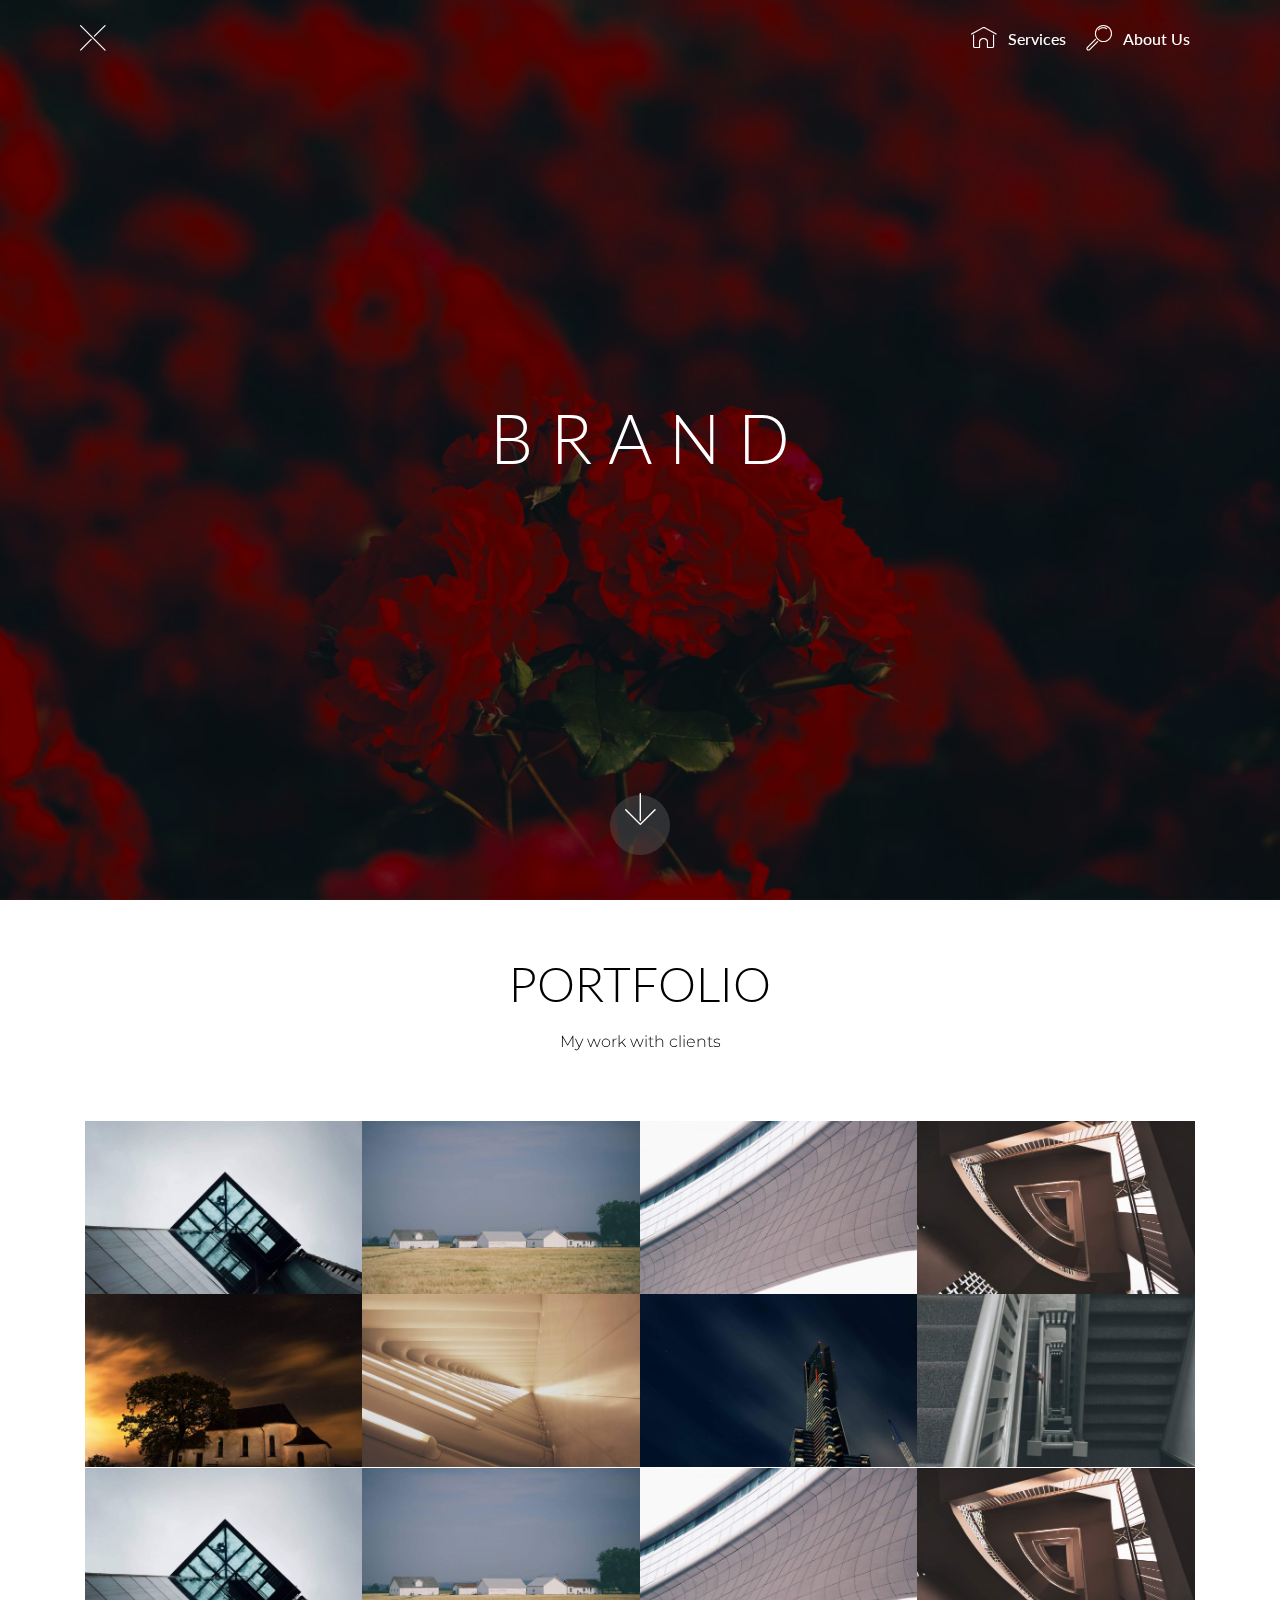
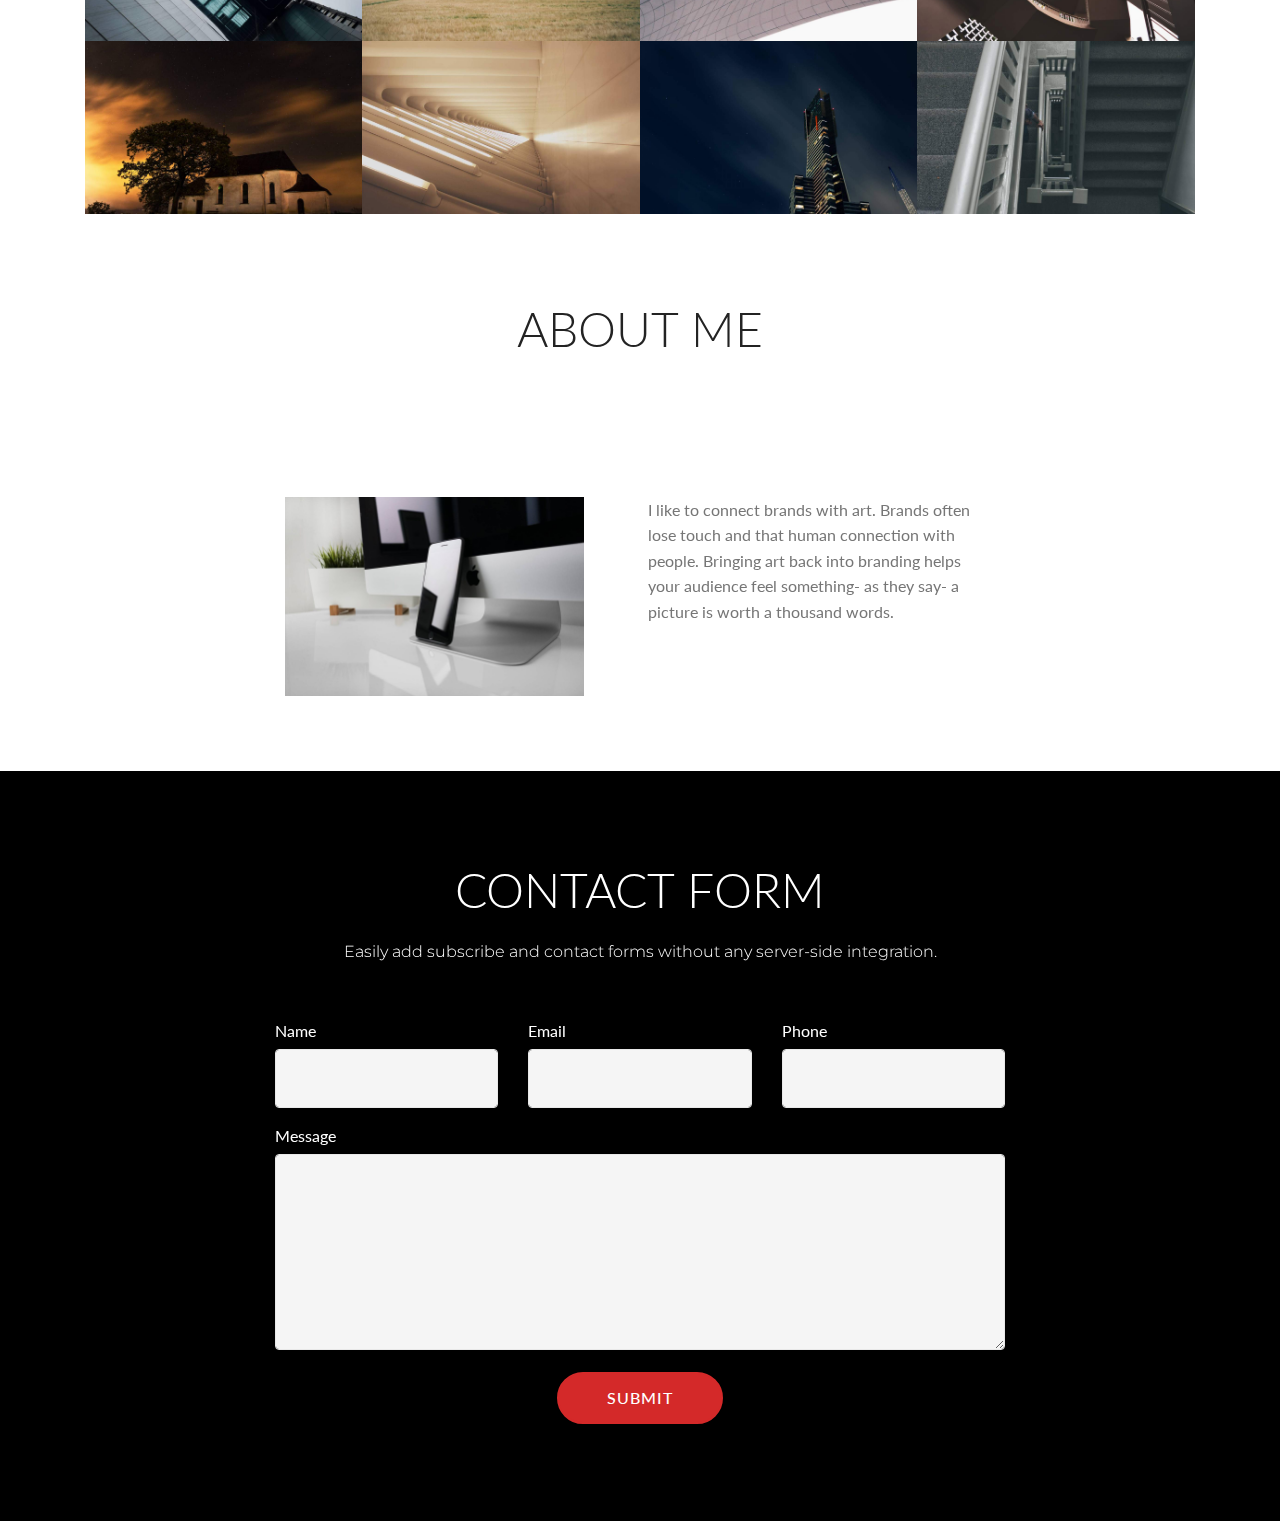
==== commit 58da3c36: "create github pages" ====
--- a/index.html
+++ b/index.html
@@ -27,7 +27,7 @@
 
     
 
-    <nav class="navbar navbar-expand beta-menu navbar-dropdown align-items-center navbar-fixed-top collapsed bg-color transparent">
+    <nav class="navbar navbar-expand beta-menu navbar-dropdown align-items-center navbar-fixed-top navbar-toggleable-sm bg-color transparent">
         <button class="navbar-toggler navbar-toggler-right" type="button" data-toggle="collapse" data-target="#navbarSupportedContent" aria-controls="navbarSupportedContent" aria-expanded="false" aria-label="Toggle navigation">
             <div class="hamburger">
                 <span></span>
@@ -39,30 +39,28 @@
         <div class="menu-logo">
             <div class="navbar-brand">
                 
-                <span class="navbar-caption-wrap"><a class="navbar-caption text-white display-4" href="https://mobirise.com"><span class="mbri-close mbr-iconfont mbr-iconfont-btn"></span></a></span>
+                <span class="navbar-caption-wrap"><a class="navbar-caption text-white display-4" href="http://www.google.com"><span class="mbri-close mbr-iconfont mbr-iconfont-btn"></span></a></span>
             </div>
         </div>
         <div class="collapse navbar-collapse" id="navbarSupportedContent">
-            <ul class="navbar-nav nav-dropdown nav-right" data-app-modern-menu="true">
-                <li class="nav-item">
-                    <a class="nav-link link text-white display-4" href="https://mobirise.com">
+            <ul class="navbar-nav nav-dropdown nav-right" data-app-modern-menu="true"><li class="nav-item">
+                    <a class="nav-link link text-white display-4" href="http://google.com">
                         <span class="mbri-home mbr-iconfont mbr-iconfont-btn"></span>
                         Services
                     </a>
                 </li>
                 <li class="nav-item">
-                    <a class="nav-link link text-white display-4" href="https://mobirise.com">
+                    <a class="nav-link link text-white display-4" href="https://google.com">
                         <span class="mbri-search mbr-iconfont mbr-iconfont-btn"></span>
                         About Us
                     </a>
-                </li>
-            </ul>
+                </li></ul>
             
         </div>
     </nav>
 </section>
 
-<section class="engine"><a href="https://mobirise.ws/p">open source website maker</a></section><section class="header5 cid-qJsUxOGBH9 mbr-fullscreen mbr-parallax-background" id="header5-0">
+<section class="engine"><a href="https://mobirise.ws/g">how to create own website</a></section><section class="header5 cid-qJsUxOGBH9 mbr-fullscreen mbr-parallax-background" id="header5-0">
 
     
 
@@ -181,7 +179,7 @@
             <div class="media-container-column col-lg-8" data-form-type="formoid">
                     <div data-form-alert="" hidden="">Thanks for filling out the form! I'll be in touch with you shortly.</div>
             
-                    <form class="mbr-form" action="https://mobirise.com/" method="post" data-form-title="Mobirise Form"><input type="hidden" name="email" data-form-email="true" value="Dgv8Lb7c5q/cIhN9ITDDtDsWsyALoXN6aypck8TZ9qCq+ALaoHZJ93Of6AHbYGQSF+NbeVMrkS8ib3V1jQQW/3ypQ5KxZViwfqS11Uw4gEpbkbnloqpamF7glO1yoj7Y" data-form-field="Email">
+                    <form class="mbr-form" action="https://mobirise.com/" method="post" data-form-title="Mobirise Form"><input type="hidden" name="email" data-form-email="true" value="FJc9mkFe0Aqo5azEaDqTJZgmcckBmu8SCzy06f6pQ1wbNVHlcKoZrGaznF9RKRIoTJ00TKdWpbJwewCuc9e30xbVwyoRO43ILFxR8Qbe+TYzFtDOQvKv5alQjIuR/bUq" data-form-field="Email">
                         <div class="row row-sm-offset">
                             <div class="col-md-4 multi-horizontal" data-for="name">
                                 <div class="form-group">
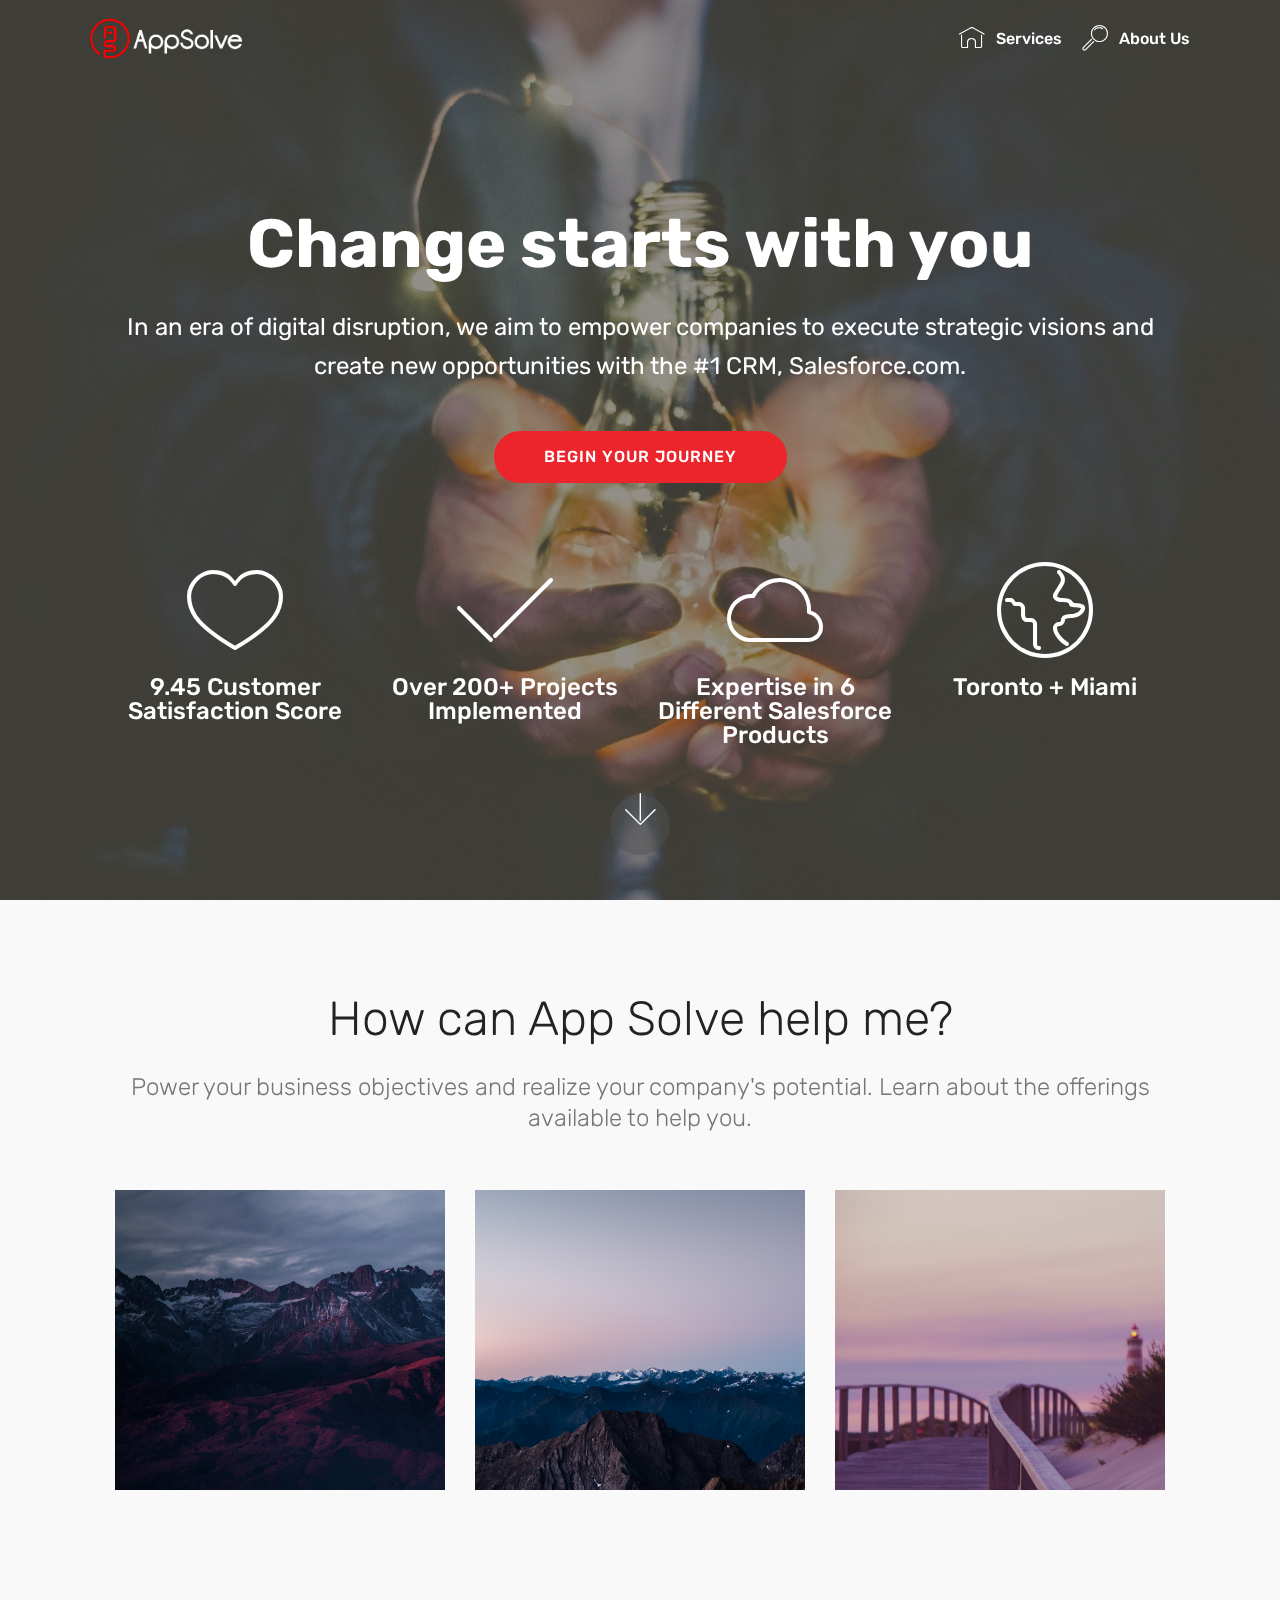
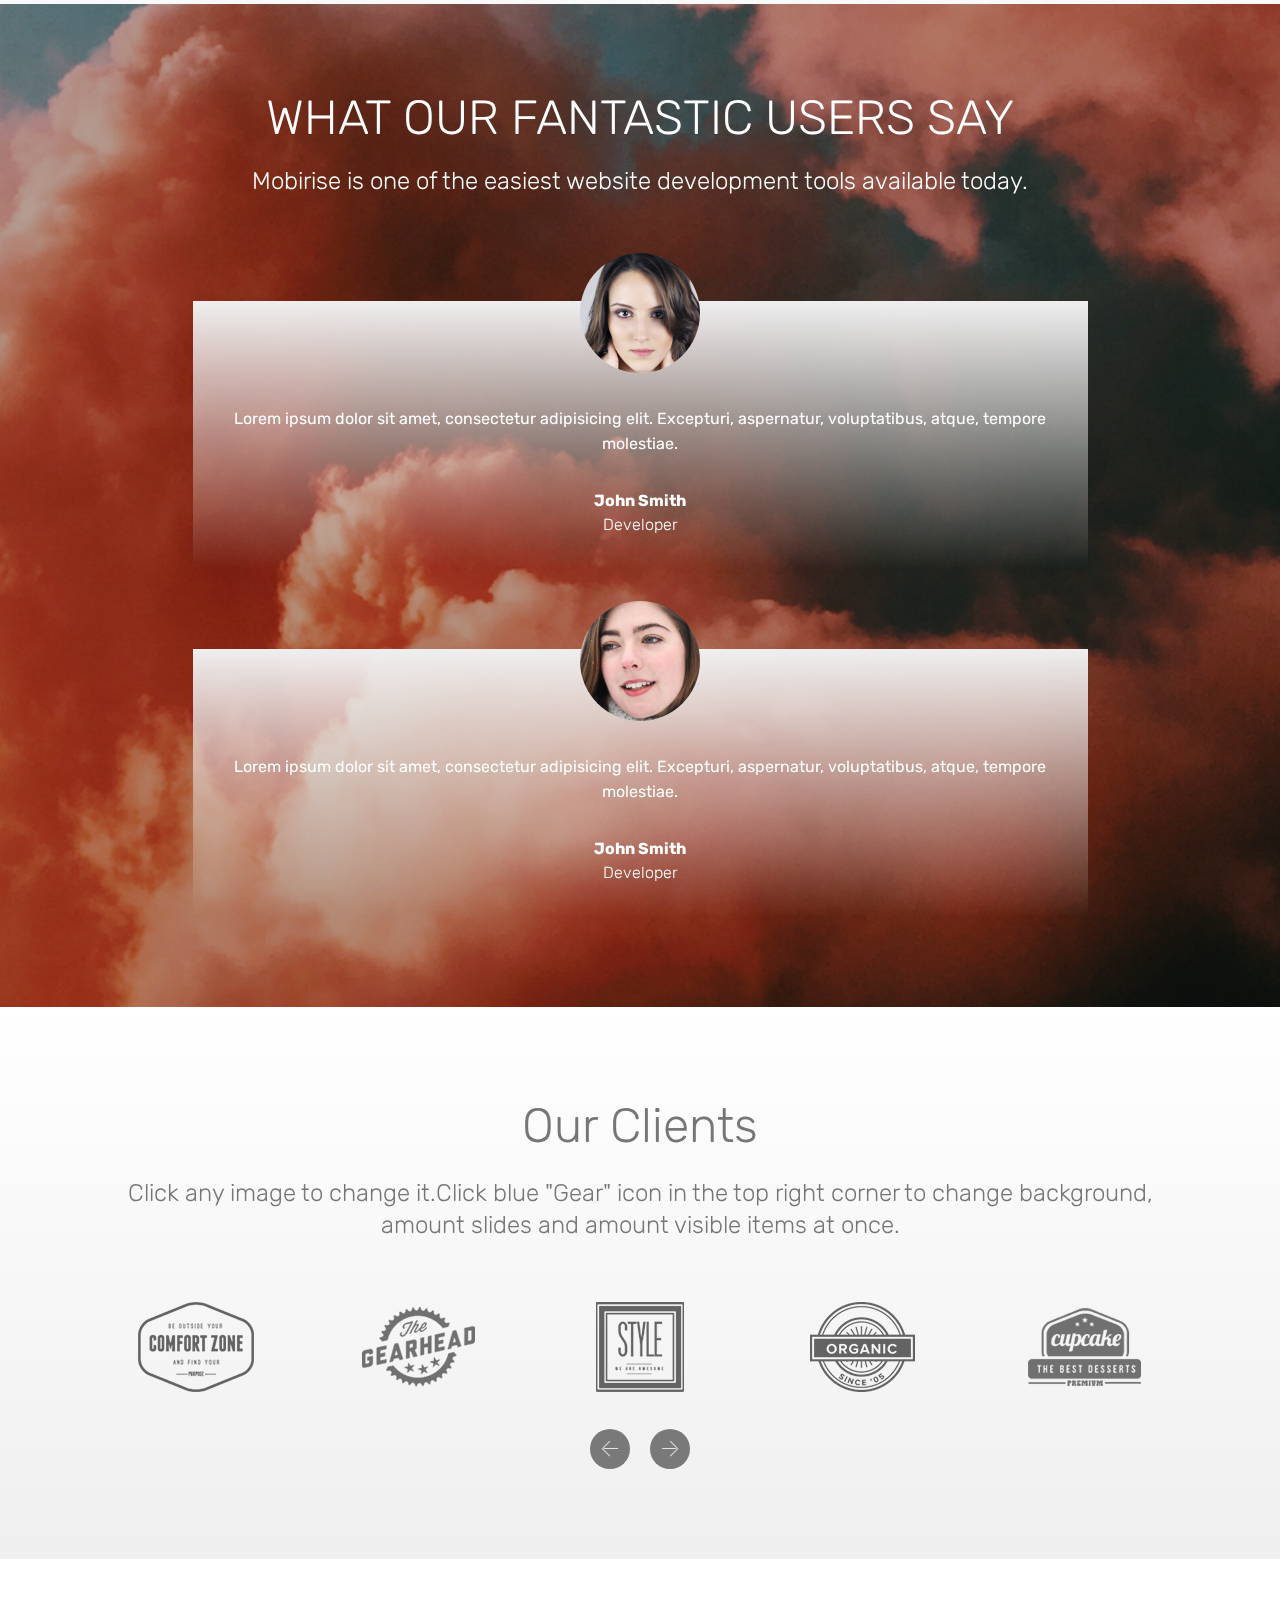
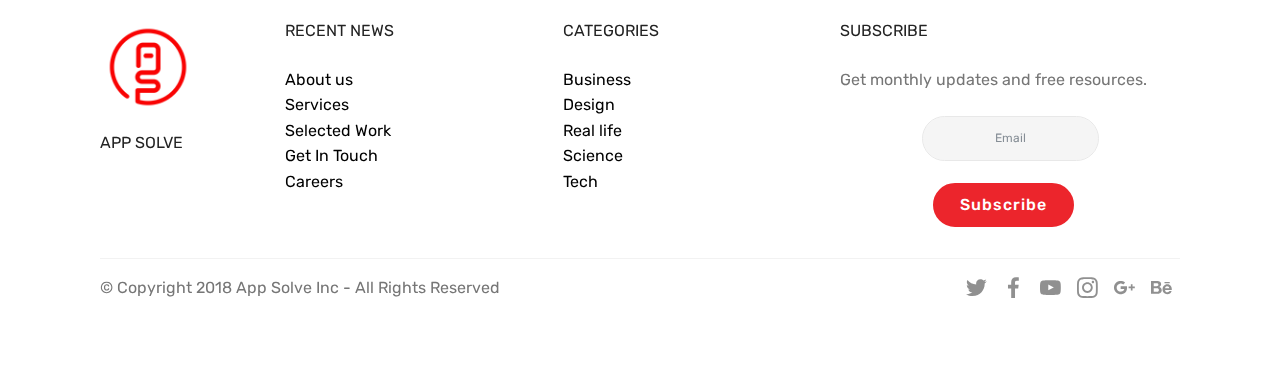
==== commit e2e823d0: "create github pages" ====
--- a/index.html
+++ b/index.html
@@ -6,7 +6,7 @@
   <meta http-equiv="X-UA-Compatible" content="IE=edge">
   <meta name="generator" content="Mobirise v4.6.2, mobirise.com">
   <meta name="viewport" content="width=device-width, initial-scale=1, minimum-scale=1">
-  <link rel="shortcut icon" href="assets/images/logo2.png" type="image/x-icon">
+  <link rel="shortcut icon" href="assets/images/appsolve-white-900x318.png" type="image/x-icon">
   <meta name="description" content="">
   <title>Home</title>
   <link rel="stylesheet" href="assets/web/assets/mobirise-icons/mobirise-icons.css">
@@ -14,16 +14,16 @@
   <link rel="stylesheet" href="assets/bootstrap/css/bootstrap.min.css">
   <link rel="stylesheet" href="assets/bootstrap/css/bootstrap-grid.min.css">
   <link rel="stylesheet" href="assets/bootstrap/css/bootstrap-reboot.min.css">
+  <link rel="stylesheet" href="assets/socicon/css/styles.css">
   <link rel="stylesheet" href="assets/dropdown/css/style.css">
   <link rel="stylesheet" href="assets/theme/css/style.css">
-  <link rel="stylesheet" href="assets/gallery/style.css">
   <link rel="stylesheet" href="assets/mobirise/css/mbr-additional.css" type="text/css">
   
   
   
 </head>
 <body>
-  <section class="menu cid-qJsVvdku9D" once="menu" id="menu1-3">
+  <section class="menu cid-qIfXc5RPtL" once="menu" id="menu1-j">
 
     
 
@@ -38,19 +38,23 @@
         </button>
         <div class="menu-logo">
             <div class="navbar-brand">
-                
-                <span class="navbar-caption-wrap"><a class="navbar-caption text-white display-4" href="http://www.google.com"><span class="mbri-close mbr-iconfont mbr-iconfont-btn"></span></a></span>
+                <span class="navbar-logo">
+                    <a href="https://mobirise.com">
+                         <img src="assets/images/appsolve-white-900x318.png" alt="Mobirise" title="" style="height: 3.8rem;">
+                    </a>
+                </span>
+                <span class="navbar-caption-wrap"><a class="navbar-caption text-white display-4" href="https://mobirise.com"></a></span>
             </div>
         </div>
         <div class="collapse navbar-collapse" id="navbarSupportedContent">
             <ul class="navbar-nav nav-dropdown nav-right" data-app-modern-menu="true"><li class="nav-item">
-                    <a class="nav-link link text-white display-4" href="http://google.com">
+                    <a class="nav-link link text-white display-4" href="https://mobirise.com">
                         <span class="mbri-home mbr-iconfont mbr-iconfont-btn"></span>
                         Services
                     </a>
                 </li>
                 <li class="nav-item">
-                    <a class="nav-link link text-white display-4" href="https://google.com">
+                    <a class="nav-link link text-white display-4" href="https://mobirise.com">
                         <span class="mbri-search mbr-iconfont mbr-iconfont-btn"></span>
                         About Us
                     </a>
@@ -60,20 +64,62 @@
     </nav>
 </section>
 
-<section class="engine"><a href="https://mobirise.ws/g">how to create own website</a></section><section class="header5 cid-qJsUxOGBH9 mbr-fullscreen mbr-parallax-background" id="header5-0">
-
-    
-
-    <div class="mbr-overlay" style="opacity: 0.6; background-color: rgb(0, 0, 0);">
-    </div>
-    <div class="container">
-        <div class="row justify-content-center">
-            <div class="mbr-white col-md-10">
-                <h1 class="mbr-section-title align-center pb-3 mbr-fonts-style display-1">B R A N D</h1>
-                
-                
-            </div>
-        </div>
+<section class="engine"><a href="https://mobirise.ws/f">easy web builder</a></section><section class="header12 cid-qs1TMyoJrh mbr-fullscreen mbr-parallax-background" id="header12-6">
+
+    
+
+    <div class="mbr-overlay" style="opacity: 0.6; background-color: rgb(79, 73, 67);">
+    </div>
+
+    <div class="container  ">
+            <div class="media-container">
+                <div class="col-md-12 align-center">
+                    <h1 class="mbr-section-title pb-3 mbr-white mbr-bold mbr-fonts-style display-1"><br>Change starts with you</h1>
+                    <p class="mbr-text pb-3 mbr-white mbr-fonts-style display-5">In an era of digital disruption, we aim to empower companies to execute strategic visions and create new opportunities with the #1 CRM, Salesforce.com.</p>
+                    <div class="mbr-section-btn align-center py-2"><a class="btn btn-md btn-secondary display-4" href="https://mobirise.com">BEGIN YOUR JOURNEY</a></div>
+
+                    <div class="icons-media-container mbr-white">
+                        <div class="card col-12 col-md-6 col-lg-3">
+                            <div class="icon-block">
+                            <a href="https://mobirise.com/">
+                                <span class="mbr-iconfont mbri-hearth"></span>
+                            </a>
+                            </div>
+                            <h5 class="mbr-fonts-style display-5">
+                                9.45 Customer Satisfaction Score</h5>
+                        </div>
+
+                        <div class="card col-12 col-md-6 col-lg-3">
+                            <div class="icon-block">
+                                <a href="https://mobirise.com/">
+                                    <span class="mbr-iconfont mbri-success"></span>
+                                </a>
+                            </div>
+                            <h5 class="mbr-fonts-style display-5">
+                                Over 200+ Projects Implemented</h5>
+                        </div>
+
+                        <div class="card col-12 col-md-6 col-lg-3">
+                            <div class="icon-block">
+                                <a href="https://mobirise.com/">
+                                    <span class="mbr-iconfont mbri-cloud"></span>
+                                </a>
+                            </div>
+                            <h5 class="mbr-fonts-style display-5">
+                                Expertise in 6 Different Salesforce Products</h5>
+                        </div>
+
+                        <div class="card col-12 col-md-6 col-lg-3">
+                            <div class="icon-block">
+                                <a href="https://mobirise.com/">
+                                    <span class="mbr-iconfont mbri-globe"></span>
+                                </a>
+                            </div>
+                            <h5 class="mbr-fonts-style display-5">Toronto&nbsp;+ Miami</h5>
+                        </div>
+                    </div>
+                </div>
+            </div>
     </div>
 
     <div class="mbr-arrow hidden-sm-down" aria-hidden="true">
@@ -83,130 +129,319 @@
     </div>
 </section>
 
-<section class="mbr-section content4 cid-qJsWaS96cW" id="content4-4">
-
-    
-
+<section class="features15 cid-qIfYPrgr44" id="features15-m">
+
+    
+
+    
+    <div class="container">
+        <h2 class="mbr-section-title pb-3 align-center mbr-fonts-style display-2">
+            How can App Solve help me?</h2>
+        <h3 class="mbr-section-subtitle display-5 align-center mbr-fonts-style">Power your business objectives and realize your company's potential. Learn about the offerings available to help you.</h3>
+
+        <div class="media-container-row container pt-5 mt-2">
+
+            <div class="col-12 col-md-6 mb-4 col-lg-4">
+                <div class="card flip-card p-5 align-center">
+                    <div class="card-front card_cont">
+                        <img src="assets/images/jumbotron.jpg" alt="Mobirise">
+                    </div>
+                    <div class="card_back card_cont">
+                        <h4 class="card-title display-5 py-2 mbr-fonts-style">Improve Sales Deal Closure Rate by 34%</h4>
+                        <p class="mbr-text mbr-fonts-style display-7">Streamline and automate your Sales processes. Gain visibility into what is happening with your Sales deals and take action at the right time to close more deals.</p>
+                    </div>
+                </div>
+            </div>
+
+            <div class="col-12 col-md-6 mb-4 col-lg-4">
+                
+                <div class="card flip-card p-5 align-center">
+                    <div class="card-front card_cont">
+                        <img src="assets/images/jumbotron2.jpg" alt="Mobirise">
+                    </div>
+                    <div class="card_back card_cont">
+                        <h4 class="card-title py-2 mbr-fonts-style display-5">
+                            Improve Customer Satisfaction by 35%</h4>
+                        <p class="mbr-text mbr-fonts-style display-7">Empower your service agents with tools to improve their productivity. Resolve cases quicker than before and improve your Customer's satisfaction with Service Cloud.</p>
+                    </div>
+                </div>
+            </div>
+            
+            <div class="col-12 col-md-6 mb-4 col-lg-4">
+                <div class="card flip-card p-5 align-center">
+                    <div class="card-front card_cont">
+                        <img src="assets/images/background5.jpg" alt="Mobirise">
+                    </div>
+                    <div class="card_back card_cont">
+                        <h4 class="card-title py-2 mbr-fonts-style display-5">
+                            Improve Prospect Engagement by 38%</h4>
+                        <p class="mbr-text mbr-fonts-style display-7">
+                            Mobirise gives you the freedom to develop as many websites as you like given the fact that it is a desktop app.
+                        </p>
+                    </div>
+                </div> 
+            </div>
+
+            
+        </div>
+</div></section>
+
+<section class="testimonials5 cid-qIkEE0fTA0" id="testimonials5-u">
+
+    
+
+    <div class="mbr-overlay" style="opacity: 0.3; background-color: rgb(35, 35, 35);">
+    </div>
     <div class="container">
         <div class="media-container-row">
-            <div class="title col-12 col-md-8">
-                <h2 class="align-center pb-3 mbr-fonts-style display-2">
-                    PORTFOLIO</h2>
-                <h3 class="mbr-section-subtitle align-center mbr-light mbr-fonts-style display-5">My work with clients</h3>
-                
-            </div>
-        </div>
-    </div>
+            <div class="title col-12 align-center">
+                <h2 class="pb-3 mbr-fonts-style display-2">
+                    WHAT OUR FANTASTIC USERS SAY
+                </h2>
+                <h3 class="mbr-section-subtitle mbr-light pb-3 mbr-fonts-style display-5">
+                    Mobirise is one of the easiest website development tools available today.
+                </h3>
+            </div>
+        </div>
+    </div>
+
+    <div class="container">
+        <div class="media-container-column">
+            
+
+            
+        <div class="mbr-testimonial align-center col-12 col-md-10">
+                <div class="panel-item">
+                    <div class="card-block">
+                        <div class="testimonial-photo">
+                            <img src="assets/images/face1.jpg">
+                        </div>
+                        <p class="mbr-text mbr-fonts-style mbr-white display-7">
+                           Lorem ipsum dolor sit amet, consectetur adipisicing elit. Excepturi, aspernatur, voluptatibus, atque, tempore molestiae.
+                        </p>
+                    </div>
+                    <div class="card-footer">
+                        <div class="mbr-author-name mbr-bold mbr-fonts-style mbr-white display-7">
+                             John Smith
+                        </div>
+                        <small class="mbr-author-desc mbr-italic mbr-light mbr-fonts-style mbr-white display-7">
+                               Developer
+                        </small>
+                    </div>
+                </div>
+            </div><div class="mbr-testimonial align-center col-12 col-md-10">
+                <div class="panel-item">
+                    <div class="card-block">
+                        <div class="testimonial-photo">
+                            <img src="assets/images/face2.jpg">
+                        </div>
+                        <p class="mbr-text mbr-fonts-style mbr-white display-7">
+                           Lorem ipsum dolor sit amet, consectetur adipisicing elit. Excepturi, aspernatur, voluptatibus, atque, tempore molestiae.
+                        </p>
+                    </div>
+                    <div class="card-footer">
+                        <div class="mbr-author-name mbr-bold mbr-fonts-style mbr-white display-7">
+                             John Smith
+                        </div>
+                        <small class="mbr-author-desc mbr-italic mbr-light mbr-fonts-style mbr-white display-7">
+                               Developer
+                        </small>
+                    </div>
+                </div>
+            </div></div>
+    </div>   
 </section>
 
-<section class="mbr-gallery mbr-slider-carousel cid-qJsV8SetlK" id="gallery3-2">
-
-    
+<section class="clients cid-qIkkdFxrXs" id="clients-s">
+      
+
+    
+        <div class="container mb-5">
+            <div class="media-container-row">
+                <div class="col-12 align-center">
+                    <h2 class="mbr-section-title pb-3 mbr-fonts-style display-2">
+                        Our Clients
+                    </h2>
+                    <h3 class="mbr-section-subtitle mbr-light mbr-fonts-style display-5">
+                        Click any image to change it.Click blue "Gear" icon in the top right corner to change background, amount slides and amount visible items at once.
+                    </h3>
+                </div>
+            </div>
+        </div>
 
     <div class="container">
-        <div><!-- Filter --><!-- Gallery --><div class="mbr-gallery-row"><div class="mbr-gallery-layout-default"><div><div><div class="mbr-gallery-item mbr-gallery-item--p0" data-video-url="false" data-tags="Awesome"><div href="#lb-gallery3-2" data-slide-to="0" data-toggle="modal"><img src="assets/images/gallery00.jpg" alt=""><span class="icon-focus"></span></div></div><div class="mbr-gallery-item mbr-gallery-item--p0" data-video-url="false" data-tags="Responsive"><div href="#lb-gallery3-2" data-slide-to="1" data-toggle="modal"><img src="assets/images/gallery01.jpg" alt=""><span class="icon-focus"></span></div></div><div class="mbr-gallery-item mbr-gallery-item--p0" data-video-url="false" data-tags="Creative"><div href="#lb-gallery3-2" data-slide-to="2" data-toggle="modal"><img src="assets/images/gallery02.jpg" alt=""><span class="icon-focus"></span></div></div><div class="mbr-gallery-item mbr-gallery-item--p0" data-video-url="false" data-tags="Animated"><div href="#lb-gallery3-2" data-slide-to="3" data-toggle="modal"><img src="assets/images/gallery03.jpg" alt=""><span class="icon-focus"></span></div></div><div class="mbr-gallery-item mbr-gallery-item--p0" data-video-url="false" data-tags="Awesome"><div href="#lb-gallery3-2" data-slide-to="4" data-toggle="modal"><img src="assets/images/gallery04.jpg" alt=""><span class="icon-focus"></span></div></div><div class="mbr-gallery-item mbr-gallery-item--p0" data-video-url="false" data-tags="Awesome"><div href="#lb-gallery3-2" data-slide-to="5" data-toggle="modal"><img src="assets/images/gallery05.jpg" alt=""><span class="icon-focus"></span></div></div><div class="mbr-gallery-item mbr-gallery-item--p0" data-video-url="false" data-tags="Responsive"><div href="#lb-gallery3-2" data-slide-to="6" data-toggle="modal"><img src="assets/images/gallery06.jpg" alt=""><span class="icon-focus"></span></div></div><div class="mbr-gallery-item mbr-gallery-item--p0" data-video-url="false" data-tags="Animated"><div href="#lb-gallery3-2" data-slide-to="7" data-toggle="modal"><img src="assets/images/gallery07.jpg" alt=""><span class="icon-focus"></span></div></div></div></div><div class="clearfix"></div></div></div><!-- Lightbox --><div data-app-prevent-settings="" class="mbr-slider modal fade carousel slide" tabindex="-1" data-keyboard="true" data-interval="false" id="lb-gallery3-2"><div class="modal-dialog"><div class="modal-content"><div class="modal-body"><div class="carousel-inner"><div class="carousel-item active"><img src="assets/images/gallery00.jpg" alt=""></div><div class="carousel-item"><img src="assets/images/gallery01.jpg" alt=""></div><div class="carousel-item"><img src="assets/images/gallery02.jpg" alt=""></div><div class="carousel-item"><img src="assets/images/gallery03.jpg" alt=""></div><div class="carousel-item"><img src="assets/images/gallery04.jpg" alt=""></div><div class="carousel-item"><img src="assets/images/gallery05.jpg" alt=""></div><div class="carousel-item"><img src="assets/images/gallery06.jpg" alt=""></div><div class="carousel-item"><img src="assets/images/gallery07.jpg" alt=""></div></div><a class="carousel-control carousel-control-prev" role="button" data-slide="prev" href="#lb-gallery3-2"><span class="mbri-left mbr-iconfont" aria-hidden="true"></span><span class="sr-only">Previous</span></a><a class="carousel-control carousel-control-next" role="button" data-slide="next" href="#lb-gallery3-2"><span class="mbri-right mbr-iconfont" aria-hidden="true"></span><span class="sr-only">Next</span></a><a class="close" href="#" role="button" data-dismiss="modal"><span class="sr-only">Close</span></a></div></div></div></div></div>
-    </div>
-
+        <div class="carousel slide" data-ride="carousel" role="listbox">
+            <div class="carousel-inner" data-visible="5">
+                
+                
+                
+                
+                
+            <div class="carousel-item ">
+                    <div class="media-container-row">
+                        <div class="col-md-12">
+                            <div class="wrap-img ">
+                                <img src="assets/images/1.png" class="img-responsive clients-img">
+                            </div>
+                        </div>
+                    </div>
+                </div><div class="carousel-item ">
+                    <div class="media-container-row">
+                        <div class="col-md-12">
+                            <div class="wrap-img ">
+                                <img src="assets/images/2.png" class="img-responsive clients-img">
+                            </div>
+                        </div>
+                    </div>
+                </div><div class="carousel-item ">
+                    <div class="media-container-row">
+                        <div class="col-md-12">
+                            <div class="wrap-img ">
+                                <img src="assets/images/3.png" class="img-responsive clients-img">
+                            </div>
+                        </div>
+                    </div>
+                </div><div class="carousel-item ">
+                    <div class="media-container-row">
+                        <div class="col-md-12">
+                            <div class="wrap-img ">
+                                <img src="assets/images/4.png" class="img-responsive clients-img">
+                            </div>
+                        </div>
+                    </div>
+                </div><div class="carousel-item ">
+                    <div class="media-container-row">
+                        <div class="col-md-12">
+                            <div class="wrap-img ">
+                                <img src="assets/images/5.png" class="img-responsive clients-img">
+                            </div>
+                        </div>
+                    </div>
+                </div></div>
+            <div class="carousel-controls">
+                <a data-app-prevent-settings="" class="carousel-control carousel-control-prev" role="button" data-slide="prev">
+                    <span aria-hidden="true" class="mbri-left mbr-iconfont"></span>
+                    <span class="sr-only">Previous</span>
+                </a>
+                <a data-app-prevent-settings="" class="carousel-control carousel-control-next" role="button" data-slide="next">
+                    <span aria-hidden="true" class="mbri-right mbr-iconfont"></span>
+                    <span class="sr-only">Next</span>
+                </a>
+            </div>
+        </div>
+    </div>
 </section>
 
-<section class="mbr-gallery mbr-slider-carousel cid-qJsWUkmuLK" id="gallery3-5">
+<section class="footer3 cid-qIkIGAcilg" id="footer3-w">
+
+    
 
     
 
     <div class="container">
-        <div><!-- Filter --><!-- Gallery --><div class="mbr-gallery-row"><div class="mbr-gallery-layout-default"><div><div><div class="mbr-gallery-item mbr-gallery-item--pNaN" data-video-url="false" data-tags="Awesome"><div href="#lb-gallery3-5" data-slide-to="0" data-toggle="modal"><img src="assets/images/gallery00.jpg" alt=""><span class="icon-focus"></span></div></div><div class="mbr-gallery-item mbr-gallery-item--pNaN" data-video-url="false" data-tags="Responsive"><div href="#lb-gallery3-5" data-slide-to="1" data-toggle="modal"><img src="assets/images/gallery01.jpg" alt=""><span class="icon-focus"></span></div></div><div class="mbr-gallery-item mbr-gallery-item--pNaN" data-video-url="false" data-tags="Creative"><div href="#lb-gallery3-5" data-slide-to="2" data-toggle="modal"><img src="assets/images/gallery02.jpg" alt=""><span class="icon-focus"></span></div></div><div class="mbr-gallery-item mbr-gallery-item--pNaN" data-video-url="false" data-tags="Animated"><div href="#lb-gallery3-5" data-slide-to="3" data-toggle="modal"><img src="assets/images/gallery03.jpg" alt=""><span class="icon-focus"></span></div></div><div class="mbr-gallery-item mbr-gallery-item--pNaN" data-video-url="false" data-tags="Awesome"><div href="#lb-gallery3-5" data-slide-to="4" data-toggle="modal"><img src="assets/images/gallery04.jpg" alt=""><span class="icon-focus"></span></div></div><div class="mbr-gallery-item mbr-gallery-item--pNaN" data-video-url="false" data-tags="Awesome"><div href="#lb-gallery3-5" data-slide-to="5" data-toggle="modal"><img src="assets/images/gallery05.jpg" alt=""><span class="icon-focus"></span></div></div><div class="mbr-gallery-item mbr-gallery-item--pNaN" data-video-url="false" data-tags="Responsive"><div href="#lb-gallery3-5" data-slide-to="6" data-toggle="modal"><img src="assets/images/gallery06.jpg" alt=""><span class="icon-focus"></span></div></div><div class="mbr-gallery-item mbr-gallery-item--pNaN" data-video-url="false" data-tags="Animated"><div href="#lb-gallery3-5" data-slide-to="7" data-toggle="modal"><img src="assets/images/gallery07.jpg" alt=""><span class="icon-focus"></span></div></div></div></div><div class="clearfix"></div></div></div><!-- Lightbox --><div data-app-prevent-settings="" class="mbr-slider modal fade carousel slide" tabindex="-1" data-keyboard="true" data-interval="false" id="lb-gallery3-5"><div class="modal-dialog"><div class="modal-content"><div class="modal-body"><div class="carousel-inner"><div class="carousel-item active"><img src="assets/images/gallery00.jpg" alt=""></div><div class="carousel-item"><img src="assets/images/gallery01.jpg" alt=""></div><div class="carousel-item"><img src="assets/images/gallery02.jpg" alt=""></div><div class="carousel-item"><img src="assets/images/gallery03.jpg" alt=""></div><div class="carousel-item"><img src="assets/images/gallery04.jpg" alt=""></div><div class="carousel-item"><img src="assets/images/gallery05.jpg" alt=""></div><div class="carousel-item"><img src="assets/images/gallery06.jpg" alt=""></div><div class="carousel-item"><img src="assets/images/gallery07.jpg" alt=""></div></div><a class="carousel-control carousel-control-prev" role="button" data-slide="prev" href="#lb-gallery3-5"><span class="mbri-left mbr-iconfont" aria-hidden="true"></span><span class="sr-only">Previous</span></a><a class="carousel-control carousel-control-next" role="button" data-slide="next" href="#lb-gallery3-5"><span class="mbri-right mbr-iconfont" aria-hidden="true"></span><span class="sr-only">Next</span></a><a class="close" href="#" role="button" data-dismiss="modal"><span class="sr-only">Close</span></a></div></div></div></div></div>
-    </div>
-
-</section>
-
-<section class="mbr-section content4 cid-qJsWZgxx3Y" id="content4-6">
-
-    
-
-    <div class="container">
-        <div class="media-container-row">
-            <div class="title col-12 col-md-8">
-                <h2 class="align-center pb-3 mbr-fonts-style display-2">
-                    ABOUT ME</h2>
-                
-                
-            </div>
-        </div>
-    </div>
-</section>
-
-<section class="mbr-section content6 cid-qJt01bcXSh" id="content6-9">
-    
-     
-    
-    <div class="container">
-        <div class="media-container-row">
-            <div class="col-12 col-md-8">
-                <div class="media-container-row">
-                    <div class="mbr-figure" style="width: 95%;">
-                      <img src="assets/images/01.jpg" alt="Mobirise">  
-                    </div>
-                    <div class="media-content">
-                        <div class="mbr-section-text">
-                            <p class="mbr-text mb-0 mbr-fonts-style display-7">I like to connect brands with art. Brands often lose touch and that human connection with people. Bringing art back into branding helps your audience feel something- as they say- a picture is worth a thousand words.</p>
-                        </div>
-                    </div>
-                </div>
-            </div>
-        </div>
-    </div>
-</section>
-
-<section class="mbr-section form1 cid-qJsXQ2213d" id="form1-8">
-
-    
-
-    
-    <div class="container">
-        <div class="row justify-content-center">
-            <div class="title col-12 col-lg-8">
-                <h2 class="mbr-section-title align-center pb-3 mbr-fonts-style display-2">
-                    CONTACT FORM
-                </h2>
-                <h3 class="mbr-section-subtitle align-center mbr-light pb-3 mbr-fonts-style display-5">
-                    Easily add subscribe and contact forms without any server-side integration.
-                </h3>
-            </div>
-        </div>
-    </div>
-    <div class="container">
-        <div class="row justify-content-center">
-            <div class="media-container-column col-lg-8" data-form-type="formoid">
-                    <div data-form-alert="" hidden="">Thanks for filling out the form! I'll be in touch with you shortly.</div>
-            
-                    <form class="mbr-form" action="https://mobirise.com/" method="post" data-form-title="Mobirise Form"><input type="hidden" name="email" data-form-email="true" value="FJc9mkFe0Aqo5azEaDqTJZgmcckBmu8SCzy06f6pQ1wbNVHlcKoZrGaznF9RKRIoTJ00TKdWpbJwewCuc9e30xbVwyoRO43ILFxR8Qbe+TYzFtDOQvKv5alQjIuR/bUq" data-form-field="Email">
-                        <div class="row row-sm-offset">
-                            <div class="col-md-4 multi-horizontal" data-for="name">
-                                <div class="form-group">
-                                    <label class="form-control-label mbr-fonts-style display-7" for="name-form1-8">Name</label>
-                                    <input type="text" class="form-control" name="name" data-form-field="Name" required="" id="name-form1-8">
-                                </div>
-                            </div>
-                            <div class="col-md-4 multi-horizontal" data-for="email">
-                                <div class="form-group">
-                                    <label class="form-control-label mbr-fonts-style display-7" for="email-form1-8">Email</label>
-                                    <input type="email" class="form-control" name="email" data-form-field="Email" required="" id="email-form1-8">
-                                </div>
-                            </div>
-                            <div class="col-md-4 multi-horizontal" data-for="phone">
-                                <div class="form-group">
-                                    <label class="form-control-label mbr-fonts-style display-7" for="phone-form1-8">Phone</label>
-                                    <input type="tel" class="form-control" name="phone" data-form-field="Phone" id="phone-form1-8">
-                                </div>
-                            </div>
-                        </div>
-                        <div class="form-group" data-for="message">
-                            <label class="form-control-label mbr-fonts-style display-7" for="message-form1-8">Message</label>
-                            <textarea type="text" class="form-control" name="message" rows="7" data-form-field="Message" id="message-form1-8"></textarea>
-                        </div>
-            
-                        <span class="input-group-btn"><button href="" type="submit" class="btn btn-form btn-secondary display-4">SUBMIT</button></span>
+        <div class="media-container-row content">
+            <div class="col-md-2 col-sm-4">
+                <div class="mb-3 img-logo">
+                    <a href="https://mobirise.com/">
+                         <img src="assets/images/aaeaaqaaaaaaaat0aaaajdbiotazywnmlwmwytutndnhys04ogyylwzmogi1yjq0njhlza-200x200.png" alt="Mobirise" title="">
+                    </a>
+                </div>
+                <p class="mbr-fonts-style foot-logo display-7">
+                    APP SOLVE</p>
+            </div>
+            <div class="col-md-3 col-sm-4">
+                <p class="mb-4 mbr-fonts-style foot-title display-7">
+                    RECENT NEWS
+                </p>
+                <p class="mbr-text mbr-links-column mbr-fonts-style display-7">
+                    <a href="#" class="text-black">About us</a>
+                    <br><a href="#" class="text-black">Services</a>
+                    <br><a href="#" class="text-black">Selected Work</a>
+                    <br><a href="#" class="text-black">Get In Touch</a>
+                    <br><a href="#" class="text-black">Careers</a>
+                </p>
+            </div>
+            <div class="col-md-3 col-sm-4">
+                <p class="mb-4 mbr-fonts-style foot-title display-7">
+                    CATEGORIES
+                </p>
+                <p class="mbr-text mbr-fonts-style mbr-links-column display-7">
+                    <a href="#" class="text-black">Business</a>
+                    <br><a href="#" class="text-black">Design</a>
+                    <br><a href="#" class="text-black">Real life</a>
+                    <br><a href="#" class="text-black">Science</a>
+                    <br><a href="#" class="text-black">Tech</a>
+                </p>
+            </div>
+            <div class="col-md-4 col-sm-12">
+                <p class="mb-4 mbr-fonts-style foot-title display-7">
+                    SUBSCRIBE
+                </p>
+                <p class="mbr-text form-text mbr-fonts-style display-7">
+                    Get monthly updates and free resources.
+                </p>
+                <div class="media-container-column" data-form-type="formoid">
+                    <div data-form-alert="" hidden="" class="align-center">
+                        Thanks for filling out the form!
+                    </div>
+
+                    <form class="form-inline" action="https://mobirise.com/" method="post" data-form-title="Mobirise Form">
+                        <input type="hidden" value="t6rfJFZ0Da8diR04sO554drxMkIapGdMhipVA71TniakeyEIJVh/gtjC0GNozxnWnXC6hCNyH27s+dXeFu3wjff1vFAywJUrt9NX3Bho9t/vrfHTDGmAsIKJVLO7bO17" data-form-email="true">
+                        <div class="form-group">
+                            <input type="email" class="form-control input-sm input-inverse my-2" name="email" required="" data-form-field="Email" placeholder="Email" id="email-footer3-w">
+                        </div>
+                        <div class="input-group-btn m-2"><button href="" class="btn btn-secondary display-4" type="submit" role="button">Subscribe</button></div>
                     </form>
+                </div>
+
+            </div>
+        </div>
+        <div class="footer-lower">
+            <div class="media-container-row">
+                <div class="col-sm-12">
+                    <hr>
+                </div>
+            </div>
+            <div class="media-container-row">
+                <div class="col-sm-6 copyright">
+                    <p class="mbr-text mbr-fonts-style display-7">
+                        © Copyright 2018 App Solve Inc - All Rights Reserved
+                    </p>
+                </div>
+                <div class="col-md-6">
+                    <div class="social-list align-right">
+                        <div class="soc-item">
+                            <a href="https://twitter.com/mobirise" target="_blank">
+                                <span class="socicon-twitter socicon mbr-iconfont mbr-iconfont-social"></span>
+                            </a>
+                        </div>
+                        <div class="soc-item">
+                            <a href="https://www.facebook.com/pages/Mobirise/1616226671953247" target="_blank">
+                                <span class="socicon-facebook socicon mbr-iconfont mbr-iconfont-social"></span>
+                            </a>
+                        </div>
+                        <div class="soc-item">
+                            <a href="https://www.youtube.com/c/mobirise" target="_blank">
+                                <span class="socicon-youtube socicon mbr-iconfont mbr-iconfont-social"></span>
+                            </a>
+                        </div>
+                        <div class="soc-item">
+                            <a href="https://instagram.com/mobirise" target="_blank">
+                                <span class="socicon-instagram socicon mbr-iconfont mbr-iconfont-social"></span>
+                            </a>
+                        </div>
+                        <div class="soc-item">
+                            <a href="https://plus.google.com/u/0/+Mobirise" target="_blank">
+                                <span class="socicon-googleplus socicon mbr-iconfont mbr-iconfont-social"></span>
+                            </a>
+                        </div>
+                        <div class="soc-item">
+                            <a href="https://www.behance.net/Mobirise" target="_blank">
+                                <span class="socicon-behance socicon mbr-iconfont mbr-iconfont-social"></span>
+                            </a>
+                        </div>
+                    </div>
+                </div>
             </div>
         </div>
     </div>
@@ -219,17 +454,13 @@
   <script src="assets/bootstrap/js/bootstrap.min.js"></script>
   <script src="assets/smoothscroll/smooth-scroll.js"></script>
   <script src="assets/parallax/jarallax.min.js"></script>
-  <script src="assets/masonry/masonry.pkgd.min.js"></script>
-  <script src="assets/imagesloaded/imagesloaded.pkgd.min.js"></script>
+  <script src="assets/dropdown/js/script.min.js"></script>
+  <script src="assets/touchswipe/jquery.touch-swipe.min.js"></script>
   <script src="assets/bootstrapcarouselswipe/bootstrap-carousel-swipe.js"></script>
-  <script src="assets/touchswipe/jquery.touch-swipe.min.js"></script>
-  <script src="assets/vimeoplayer/jquery.mb.vimeo_player.js"></script>
-  <script src="assets/dropdown/js/script.min.js"></script>
+  <script src="assets/mbr-clients-slider/mbr-clients-slider.js"></script>
+  <script src="assets/mbr-flip-card/mbr-flip-card.js"></script>
   <script src="assets/theme/js/script.js"></script>
-  <script src="assets/slidervideo/script.js"></script>
   <script src="assets/formoid/formoid.min.js"></script>
-  <script src="assets/gallery/player.min.js"></script>
-  <script src="assets/gallery/script.js"></script>
   
   
 </body>
--- a/assets/socicon/css/styles.css
+++ b/assets/socicon/css/styles.css
@@ -0,0 +1,544 @@
+@charset "UTF-8";
+
+@font-face {
+  font-family: "socicon";
+  src:url("../fonts/socicon.eot");
+  src:url("../fonts/socicon.eot?#iefix") format("embedded-opentype"),
+    url("../fonts/socicon.woff") format("woff"),
+    url("../fonts/socicon.ttf") format("truetype"),
+    url("../fonts/socicon.svg#socicon") format("svg");
+  font-weight: normal;
+  font-style: normal;
+
+}
+
+[data-icon]:before {
+  font-family: "socicon" !important;
+  content: attr(data-icon);
+  font-style: normal !important;
+  font-weight: normal !important;
+  font-variant: normal !important;
+  text-transform: none !important;
+  speak: none;
+  line-height: 1;
+  -webkit-font-smoothing: antialiased;
+  -moz-osx-font-smoothing: grayscale;
+}
+
+[class^="socicon-"]:before,
+[class*=" socicon-"]:before {
+  font-family: "socicon" !important;
+  font-style: normal !important;
+  font-weight: normal !important;
+  font-variant: normal !important;
+  text-transform: none !important;
+  speak: none;
+  line-height: 1;
+  -webkit-font-smoothing: antialiased;
+  -moz-osx-font-smoothing: grayscale;
+}
+
+.socicon-modelmayhem:before {
+  content: "\e000";
+}
+.socicon-mixcloud:before {
+  content: "\e001";
+}
+.socicon-drupal:before {
+  content: "\e002";
+}
+.socicon-swarm:before {
+  content: "\e003";
+}
+.socicon-istock:before {
+  content: "\e004";
+}
+.socicon-yammer:before {
+  content: "\e005";
+}
+.socicon-ello:before {
+  content: "\e006";
+}
+.socicon-stackoverflow:before {
+  content: "\e007";
+}
+.socicon-persona:before {
+  content: "\e008";
+}
+.socicon-triplej:before {
+  content: "\e009";
+}
+.socicon-houzz:before {
+  content: "\e00a";
+}
+.socicon-rss:before {
+  content: "\e00b";
+}
+.socicon-paypal:before {
+  content: "\e00c";
+}
+.socicon-odnoklassniki:before {
+  content: "\e00d";
+}
+.socicon-airbnb:before {
+  content: "\e00e";
+}
+.socicon-periscope:before {
+  content: "\e00f";
+}
+.socicon-outlook:before {
+  content: "\e010";
+}
+.socicon-coderwall:before {
+  content: "\e011";
+}
+.socicon-tripadvisor:before {
+  content: "\e012";
+}
+.socicon-appnet:before {
+  content: "\e013";
+}
+.socicon-goodreads:before {
+  content: "\e014";
+}
+.socicon-tripit:before {
+  content: "\e015";
+}
+.socicon-lanyrd:before {
+  content: "\e016";
+}
+.socicon-slideshare:before {
+  content: "\e017";
+}
+.socicon-buffer:before {
+  content: "\e018";
+}
+.socicon-disqus:before {
+  content: "\e019";
+}
+.socicon-vkontakte:before {
+  content: "\e01a";
+}
+.socicon-whatsapp:before {
+  content: "\e01b";
+}
+.socicon-patreon:before {
+  content: "\e01c";
+}
+.socicon-storehouse:before {
+  content: "\e01d";
+}
+.socicon-pocket:before {
+  content: "\e01e";
+}
+.socicon-mail:before {
+  content: "\e01f";
+}
+.socicon-blogger:before {
+  content: "\e020";
+}
+.socicon-technorati:before {
+  content: "\e021";
+}
+.socicon-reddit:before {
+  content: "\e022";
+}
+.socicon-dribbble:before {
+  content: "\e023";
+}
+.socicon-stumbleupon:before {
+  content: "\e024";
+}
+.socicon-digg:before {
+  content: "\e025";
+}
+.socicon-envato:before {
+  content: "\e026";
+}
+.socicon-behance:before {
+  content: "\e027";
+}
+.socicon-delicious:before {
+  content: "\e028";
+}
+.socicon-deviantart:before {
+  content: "\e029";
+}
+.socicon-forrst:before {
+  content: "\e02a";
+}
+.socicon-play:before {
+  content: "\e02b";
+}
+.socicon-zerply:before {
+  content: "\e02c";
+}
+.socicon-wikipedia:before {
+  content: "\e02d";
+}
+.socicon-apple:before {
+  content: "\e02e";
+}
+.socicon-flattr:before {
+  content: "\e02f";
+}
+.socicon-github:before {
+  content: "\e030";
+}
+.socicon-renren:before {
+  content: "\e031";
+}
+.socicon-friendfeed:before {
+  content: "\e032";
+}
+.socicon-newsvine:before {
+  content: "\e033";
+}
+.socicon-identica:before {
+  content: "\e034";
+}
+.socicon-bebo:before {
+  content: "\e035";
+}
+.socicon-zynga:before {
+  content: "\e036";
+}
+.socicon-steam:before {
+  content: "\e037";
+}
+.socicon-xbox:before {
+  content: "\e038";
+}
+.socicon-windows:before {
+  content: "\e039";
+}
+.socicon-qq:before {
+  content: "\e03a";
+}
+.socicon-douban:before {
+  content: "\e03b";
+}
+.socicon-meetup:before {
+  content: "\e03c";
+}
+.socicon-playstation:before {
+  content: "\e03d";
+}
+.socicon-android:before {
+  content: "\e03e";
+}
+.socicon-snapchat:before {
+  content: "\e03f";
+}
+.socicon-twitter:before {
+  content: "\e040";
+}
+.socicon-facebook:before {
+  content: "\e041";
+}
+.socicon-googleplus:before {
+  content: "\e042";
+}
+.socicon-pinterest:before {
+  content: "\e043";
+}
+.socicon-foursquare:before {
+  content: "\e044";
+}
+.socicon-yahoo:before {
+  content: "\e045";
+}
+.socicon-skype:before {
+  content: "\e046";
+}
+.socicon-yelp:before {
+  content: "\e047";
+}
+.socicon-feedburner:before {
+  content: "\e048";
+}
+.socicon-linkedin:before {
+  content: "\e049";
+}
+.socicon-viadeo:before {
+  content: "\e04a";
+}
+.socicon-xing:before {
+  content: "\e04b";
+}
+.socicon-myspace:before {
+  content: "\e04c";
+}
+.socicon-soundcloud:before {
+  content: "\e04d";
+}
+.socicon-spotify:before {
+  content: "\e04e";
+}
+.socicon-grooveshark:before {
+  content: "\e04f";
+}
+.socicon-lastfm:before {
+  content: "\e050";
+}
+.socicon-youtube:before {
+  content: "\e051";
+}
+.socicon-vimeo:before {
+  content: "\e052";
+}
+.socicon-dailymotion:before {
+  content: "\e053";
+}
+.socicon-vine:before {
+  content: "\e054";
+}
+.socicon-flickr:before {
+  content: "\e055";
+}
+.socicon-500px:before {
+  content: "\e056";
+}
+.socicon-wordpress:before {
+  content: "\e058";
+}
+.socicon-tumblr:before {
+  content: "\e059";
+}
+.socicon-twitch:before {
+  content: "\e05a";
+}
+.socicon-8tracks:before {
+  content: "\e05b";
+}
+.socicon-amazon:before {
+  content: "\e05c";
+}
+.socicon-icq:before {
+  content: "\e05d";
+}
+.socicon-smugmug:before {
+  content: "\e05e";
+}
+.socicon-ravelry:before {
+  content: "\e05f";
+}
+.socicon-weibo:before {
+  content: "\e060";
+}
+.socicon-baidu:before {
+  content: "\e061";
+}
+.socicon-angellist:before {
+  content: "\e062";
+}
+.socicon-ebay:before {
+  content: "\e063";
+}
+.socicon-imdb:before {
+  content: "\e064";
+}
+.socicon-stayfriends:before {
+  content: "\e065";
+}
+.socicon-residentadvisor:before {
+  content: "\e066";
+}
+.socicon-google:before {
+  content: "\e067";
+}
+.socicon-yandex:before {
+  content: "\e068";
+}
+.socicon-sharethis:before {
+  content: "\e069";
+}
+.socicon-bandcamp:before {
+  content: "\e06a";
+}
+.socicon-itunes:before {
+  content: "\e06b";
+}
+.socicon-deezer:before {
+  content: "\e06c";
+}
+.socicon-telegram:before {
+  content: "\e06e";
+}
+.socicon-openid:before {
+  content: "\e06f";
+}
+.socicon-amplement:before {
+  content: "\e070";
+}
+.socicon-viber:before {
+  content: "\e071";
+}
+.socicon-zomato:before {
+  content: "\e072";
+}
+.socicon-draugiem:before {
+  content: "\e074";
+}
+.socicon-endomodo:before {
+  content: "\e075";
+}
+.socicon-filmweb:before {
+  content: "\e076";
+}
+.socicon-stackexchange:before {
+  content: "\e077";
+}
+.socicon-wykop:before {
+  content: "\e078";
+}
+.socicon-teamspeak:before {
+  content: "\e079";
+}
+.socicon-teamviewer:before {
+  content: "\e07a";
+}
+.socicon-ventrilo:before {
+  content: "\e07b";
+}
+.socicon-younow:before {
+  content: "\e07c";
+}
+.socicon-raidcall:before {
+  content: "\e07d";
+}
+.socicon-mumble:before {
+  content: "\e07e";
+}
+.socicon-medium:before {
+  content: "\e06d";
+}
+.socicon-bebee:before {
+  content: "\e07f";
+}
+.socicon-hitbox:before {
+  content: "\e080";
+}
+.socicon-reverbnation:before {
+  content: "\e081";
+}
+.socicon-formulr:before {
+  content: "\e082";
+}
+.socicon-instagram:before {
+  content: "\e057";
+}
+.socicon-battlenet:before {
+  content: "\e083";
+}
+.socicon-chrome:before {
+  content: "\e084";
+}
+.socicon-discord:before {
+  content: "\e086";
+}
+.socicon-issuu:before {
+  content: "\e087";
+}
+.socicon-macos:before {
+  content: "\e088";
+}
+.socicon-firefox:before {
+  content: "\e089";
+}
+.socicon-opera:before {
+  content: "\e08d";
+}
+.socicon-keybase:before {
+  content: "\e090";
+}
+.socicon-alliance:before {
+  content: "\e091";
+}
+.socicon-livejournal:before {
+  content: "\e092";
+}
+.socicon-googlephotos:before {
+  content: "\e093";
+}
+.socicon-horde:before {
+  content: "\e094";
+}
+.socicon-etsy:before {
+  content: "\e095";
+}
+.socicon-zapier:before {
+  content: "\e096";
+}
+.socicon-google-scholar:before {
+  content: "\e097";
+}
+.socicon-researchgate:before {
+  content: "\e098";
+}
+.socicon-wechat:before {
+  content: "\e099";
+}
+.socicon-strava:before {
+  content: "\e09a";
+}
+.socicon-line:before {
+  content: "\e09b";
+}
+.socicon-lyft:before {
+  content: "\e09c";
+}
+.socicon-uber:before {
+  content: "\e09d";
+}
+.socicon-songkick:before {
+  content: "\e09e";
+}
+.socicon-viewbug:before {
+  content: "\e09f";
+}
+.socicon-googlegroups:before {
+  content: "\e0a0";
+}
+.socicon-quora:before {
+  content: "\e073";
+}
+.socicon-diablo:before {
+  content: "\e085";
+}
+.socicon-blizzard:before {
+  content: "\e0a1";
+}
+.socicon-hearthstone:before {
+  content: "\e08b";
+}
+.socicon-heroes:before {
+  content: "\e08a";
+}
+.socicon-overwatch:before {
+  content: "\e08c";
+}
+.socicon-warcraft:before {
+  content: "\e08e";
+}
+.socicon-starcraft:before {
+  content: "\e08f";
+}
+.socicon-beam:before {
+  content: "\e0a2";
+}
+.socicon-curse:before {
+  content: "\e0a3";
+}
+.socicon-player:before {
+  content: "\e0a4";
+}
+.socicon-streamjar:before {
+  content: "\e0a5";
+}
+.socicon-nintendo:before {
+  content: "\e0a6";
+}
+.socicon-hellocoton:before {
+  content: "\e0a7";
+}
--- a/assets/mobirise/css/mbr-additional.css
+++ b/assets/mobirise/css/mbr-additional.css
@@ -1,5 +1,4 @@
-@import url(https://fonts.googleapis.com/css?family=Lato:100,100i,300,300i,400,400i,700,700i,900,900i);
-@import url(https://fonts.googleapis.com/css?family=Montserrat:100,100i,200,200i,300,300i,400,400i,500,500i,600,600i,700,700i,800,800i,900,900i);
+@import url(https://fonts.googleapis.com/css?family=Rubik:300,300i,400,400i,500,500i,700,700i,900,900i);
 
 
 
@@ -21,35 +20,35 @@
   line-height: 1.6;
 }
 .display-1 {
-  font-family: 'Lato', sans-serif;
+  font-family: 'Rubik', sans-serif;
   font-size: 4.25rem;
 }
 .display-1 > .mbr-iconfont {
   font-size: 6.8rem;
 }
 .display-2 {
-  font-family: 'Lato', sans-serif;
+  font-family: 'Rubik', sans-serif;
   font-size: 3rem;
 }
 .display-2 > .mbr-iconfont {
   font-size: 4.8rem;
 }
 .display-4 {
-  font-family: 'Lato', sans-serif;
+  font-family: 'Rubik', sans-serif;
   font-size: 1rem;
 }
 .display-4 > .mbr-iconfont {
   font-size: 1.6rem;
 }
 .display-5 {
-  font-family: 'Montserrat', sans-serif;
-  font-size: 1rem;
+  font-family: 'Rubik', sans-serif;
+  font-size: 1.5rem;
 }
 .display-5 > .mbr-iconfont {
-  font-size: 1.6rem;
+  font-size: 2.4rem;
 }
 .display-7 {
-  font-family: 'Lato', sans-serif;
+  font-family: 'Rubik', sans-serif;
   font-size: 1rem;
 }
 .display-7 > .mbr-iconfont {
@@ -77,9 +76,9 @@
     line-height: calc( 1.4 * (1rem + (1 - 1) * ((100vw - 20rem) / (48 - 20))));
   }
   .display-5 {
-    font-size: 0.8rem;
-    font-size: calc( 1rem + (1 - 1) * ((100vw - 20rem) / (48 - 20)));
-    line-height: calc( 1.4 * (1rem + (1 - 1) * ((100vw - 20rem) / (48 - 20))));
+    font-size: 1.2rem;
+    font-size: calc( 1.175rem + (1.5 - 1.175) * ((100vw - 20rem) / (48 - 20)));
+    line-height: calc( 1.4 * (1.175rem + (1.5 - 1.175) * ((100vw - 20rem) / (48 - 20))));
   }
 }
 /* Buttons */
@@ -166,8 +165,8 @@
 }
 .btn-secondary,
 .btn-secondary:active {
-  background-color: #d42929;
-  border-color: #d42929;
+  background-color: #ec252c;
+  border-color: #ec252c;
   color: #ffffff;
 }
 .btn-secondary:hover,
@@ -175,14 +174,14 @@
 .btn-secondary.focus,
 .btn-secondary.active {
   color: #ffffff;
-  background-color: #941d1d;
-  border-color: #941d1d;
+  background-color: #b51016;
+  border-color: #b51016;
 }
 .btn-secondary.disabled,
 .btn-secondary:disabled {
   color: #ffffff !important;
-  background-color: #941d1d !important;
-  border-color: #941d1d !important;
+  background-color: #b51016 !important;
+  border-color: #b51016 !important;
 }
 .btn-info,
 .btn-info:active {
@@ -330,22 +329,22 @@
 .btn-secondary-outline,
 .btn-secondary-outline:active {
   background: none;
-  border-color: #7f1818;
-  color: #7f1818;
+  border-color: #9d0e13;
+  color: #9d0e13;
 }
 .btn-secondary-outline:hover,
 .btn-secondary-outline:focus,
 .btn-secondary-outline.focus,
 .btn-secondary-outline.active {
   color: #ffffff;
-  background-color: #d42929;
-  border-color: #d42929;
+  background-color: #ec252c;
+  border-color: #ec252c;
 }
 .btn-secondary-outline.disabled,
 .btn-secondary-outline:disabled {
   color: #ffffff !important;
-  background-color: #d42929 !important;
-  border-color: #d42929 !important;
+  background-color: #ec252c !important;
+  border-color: #ec252c !important;
 }
 .btn-info-outline,
 .btn-info-outline:active {
@@ -465,7 +464,7 @@
   color: #149dcc !important;
 }
 .text-secondary {
-  color: #d42929 !important;
+  color: #ec252c !important;
 }
 .text-success {
   color: #f7ed4a !important;
@@ -491,7 +490,7 @@
 }
 a.text-secondary:hover,
 a.text-secondary:focus {
-  color: #7f1818 !important;
+  color: #9d0e13 !important;
 }
 a.text-success:hover,
 a.text-success:focus {
@@ -648,7 +647,7 @@
   background-color: #f5f5f5;
   box-shadow: none;
   color: #565656;
-  font-family: 'Lato', sans-serif;
+  font-family: 'Rubik', sans-serif;
   font-size: 1rem;
   line-height: 1.43;
   min-height: 3.5em;
@@ -1364,124 +1363,164 @@
   height: auto;
   min-height: 100vh;
 }
-.cid-qJsUxOGBH9 {
-  background-image: url("../../../assets/images/alina-sofia-123722-2000x1333.jpg");
-}
-.cid-qJsWaS96cW {
-  padding-top: 60px;
-  padding-bottom: 60px;
-  background-color: #ffffff;
-}
-.cid-qJsWaS96cW .mbr-section-subtitle {
-  color: #000000;
-}
-.cid-qJsWaS96cW H2 {
-  color: #000000;
-}
-.cid-qJsV8SetlK {
-  padding-top: 0px;
-  padding-bottom: 0px;
-  background-color: #ffffff;
-}
-.cid-qJsV8SetlK .mbr-slider .carousel-control {
-  background: #1b1b1b;
-}
-.cid-qJsV8SetlK .mbr-slider .carousel-control-prev {
-  left: 0;
-  margin-left: 2.5rem;
-}
-.cid-qJsV8SetlK .mbr-slider .carousel-control-next {
-  right: 0;
-  margin-right: 2.5rem;
-}
-.cid-qJsV8SetlK .mbr-slider .modal-body .close {
-  background: #1b1b1b;
-}
-.cid-qJsV8SetlK .mbr-gallery-item > div::before {
-  content: '';
+.cid-qs1TMyoJrh {
+  background-image: url("../../../assets/images/riccardo-annandale-140624-1981x1588.jpg");
+}
+.cid-qs1TMyoJrh .icons-media-container {
+  display: flex;
+  justify-content: center;
+  -webkit-justify-content: center;
+  flex-direction: row;
+  -webkit-flex-direction: row;
+  flex-wrap: wrap;
+  -webkit-flex-wrap: wrap;
+  padding-top: 4rem;
+}
+.cid-qs1TMyoJrh .icons-media-container .mbr-iconfont {
+  font-size: 96px;
+  color: #ffffff;
+}
+.cid-qs1TMyoJrh .icons-media-container .icon-block {
+  padding-bottom: 1rem;
+}
+.cid-qs1TMyoJrh .mbr-text {
+  color: #ffffff;
+}
+.cid-qs1TMyoJrh .card {
+  padding-bottom: 1.5rem;
+}
+.cid-qIfYPrgr44 {
+  padding-top: 90px;
+  padding-bottom: 90px;
+  background-color: #f9f9f9;
+}
+.cid-qIfYPrgr44 .mbr-section-subtitle {
+  color: #767676;
+  font-weight: 300;
+}
+.cid-qIfYPrgr44 .media-container-row {
+  word-wrap: break-word;
+  word-break: break-word;
+  align-items: stretch;
+  -webkit-align-items: stretch;
+}
+.cid-qIfYPrgr44 .card_cont {
+  -o-transition: all .5s;
+  -ms-transition: all .5s;
+  -moz-transition: all .5s;
+  -webkit-transition: all .5s;
+  transition: all .5s;
+  -o-backface-visibility: hidden;
+  -ms-backface-visibility: hidden;
+  -moz-backface-visibility: hidden;
+  -webkit-backface-visibility: hidden;
+  backface-visibility: hidden;
   position: absolute;
-  left: 0;
-  top: 0;
+  top: 0px;
+  left: 0px;
+  text-align: center;
+  background-color: #eee;
+}
+.cid-qIfYPrgr44 .card-front {
+  z-index: 2;
+  padding: 0;
   width: 100%;
   height: 100%;
-  background: #554346;
-  background: linear-gradient(to left, #554346, #45505b) !important;
-  opacity: 0;
-  -webkit-transition: 0.2s opacity ease-in-out;
-  transition: 0.2s opacity ease-in-out;
-}
-.cid-qJsV8SetlK .mbr-gallery-item > div:hover .mbr-gallery-title::before {
-  background: transparent !important;
-}
-.cid-qJsV8SetlK .mbr-gallery-item > div:hover:before {
-  opacity: 0.7 !important;
-}
-.cid-qJsV8SetlK .mbr-gallery-title {
-  font-size: .9em;
-  position: absolute;
-  display: block;
-  width: 100%;
-  bottom: 0;
-  padding: 1rem;
-  color: #fff;
-  z-index: 2;
-}
-.cid-qJsV8SetlK .mbr-gallery-title:before {
-  content: " ";
+  overflow: hidden;
+}
+.cid-qIfYPrgr44 .card-front img {
+  min-height: 100%;
+  min-width: 100%;
+  width: auto;
+  max-width: 600px;
+}
+.cid-qIfYPrgr44 .card_back {
   width: 100%;
   height: 100%;
-  top: 0;
-  left: 0;
-  z-index: -1;
-  position: absolute;
-  background: #554346 !important;
-  background: linear-gradient(to left, #554346, #45505b) !important;
-  opacity: 0.7;
-  -webkit-transition: 0.2s background ease-in-out;
-  transition: 0.2s background ease-in-out;
-}
-.cid-qJsVvdku9D .navbar {
+  padding: 30px 30px;
+  color: #ffffff;
+  background-color: #ec252c;
+  z-index: 1;
+  margin: 0;
+  text-align: center;
+  overflow: hidden;
+  -o-transform: rotateY(-180deg);
+  -ms-transform: rotateY(-180deg);
+  -moz-transform: rotateY(-180deg);
+  -webkit-transform: rotateY(-180deg);
+  transform: rotateY(-180deg);
+}
+.cid-qIfYPrgr44 .card {
+  min-height: 300px;
+}
+.cid-qIfYPrgr44 .card:hover .card-front {
+  z-index: 1;
+  -o-transform: rotateY(180deg);
+  -ms-transform: rotateY(180deg);
+  -moz-transform: rotateY(180deg);
+  -webkit-transform: rotateY(180deg);
+  transform: rotateY(180deg);
+}
+.cid-qIfYPrgr44 .card:hover .card_back {
+  z-index: 2;
+  -o-transform: rotateY(0deg);
+  -ms-transform: rotateY(0deg);
+  -moz-transform: rotateY(0deg);
+  -webkit-transform: rotateY(0deg);
+  transform: rotateY(0deg);
+}
+.cid-qIfYPrgr44 .builderCard .card_back {
+  border-bottom-left-radius: 100px;
+}
+.cid-qIfYPrgr44 .builderCard .card_cont {
+  -o-backface-visibility: hidden;
+  -ms-backface-visibility: hidd;
+  -moz-backface-visibility: visible;
+  -webkit-backface-visibility: visible;
+  backface-visibility: visible;
+}
+.cid-qIfXc5RPtL .navbar {
   padding: .5rem 0;
-  background: #000000;
+  background: #333333;
   transition: none;
   min-height: 77px;
 }
-.cid-qJsVvdku9D .navbar-dropdown.bg-color.transparent.opened {
-  background: #000000;
-}
-.cid-qJsVvdku9D a {
+.cid-qIfXc5RPtL .navbar-dropdown.bg-color.transparent.opened {
+  background: #333333;
+}
+.cid-qIfXc5RPtL a {
   font-style: normal;
 }
-.cid-qJsVvdku9D .nav-item span {
+.cid-qIfXc5RPtL .nav-item span {
   padding-right: 0.4em;
   line-height: 0.5em;
   vertical-align: text-bottom;
   position: relative;
   text-decoration: none;
 }
-.cid-qJsVvdku9D .nav-item a {
+.cid-qIfXc5RPtL .nav-item a {
   display: flex;
   align-items: center;
   justify-content: center;
   padding: 0.7rem 0 !important;
   margin: 0rem .65rem !important;
 }
-.cid-qJsVvdku9D .nav-item:focus,
-.cid-qJsVvdku9D .nav-link:focus {
+.cid-qIfXc5RPtL .nav-item:focus,
+.cid-qIfXc5RPtL .nav-link:focus {
   outline: none;
 }
-.cid-qJsVvdku9D .btn {
+.cid-qIfXc5RPtL .btn {
   padding: 0.4rem 1.5rem;
   display: inline-flex;
   align-items: center;
 }
-.cid-qJsVvdku9D .btn .mbr-iconfont {
+.cid-qIfXc5RPtL .btn .mbr-iconfont {
   font-size: 1.6rem;
 }
-.cid-qJsVvdku9D .menu-logo {
+.cid-qIfXc5RPtL .menu-logo {
   margin-right: auto;
 }
-.cid-qJsVvdku9D .menu-logo .navbar-brand {
+.cid-qIfXc5RPtL .menu-logo .navbar-brand {
   display: flex;
   margin-left: 5rem;
   padding: 0;
@@ -1489,7 +1528,7 @@
   min-height: 3.8rem;
   align-items: center;
 }
-.cid-qJsVvdku9D .menu-logo .navbar-brand .navbar-caption-wrap {
+.cid-qIfXc5RPtL .menu-logo .navbar-brand .navbar-caption-wrap {
   display: -webkit-flex;
   -webkit-align-items: center;
   align-items: center;
@@ -1497,41 +1536,41 @@
   min-width: 7rem;
   margin: .3rem 0;
 }
-.cid-qJsVvdku9D .menu-logo .navbar-brand .navbar-caption-wrap .navbar-caption {
+.cid-qIfXc5RPtL .menu-logo .navbar-brand .navbar-caption-wrap .navbar-caption {
   line-height: 1.2rem !important;
   padding-right: 2rem;
 }
-.cid-qJsVvdku9D .menu-logo .navbar-brand .navbar-logo {
+.cid-qIfXc5RPtL .menu-logo .navbar-brand .navbar-logo {
   font-size: 4rem;
   transition: font-size 0.25s;
 }
-.cid-qJsVvdku9D .menu-logo .navbar-brand .navbar-logo img {
+.cid-qIfXc5RPtL .menu-logo .navbar-brand .navbar-logo img {
   display: flex;
 }
-.cid-qJsVvdku9D .menu-logo .navbar-brand .navbar-logo .mbr-iconfont {
+.cid-qIfXc5RPtL .menu-logo .navbar-brand .navbar-logo .mbr-iconfont {
   transition: font-size 0.25s;
 }
-.cid-qJsVvdku9D .navbar-toggleable-sm .navbar-collapse {
+.cid-qIfXc5RPtL .navbar-toggleable-sm .navbar-collapse {
   justify-content: flex-end;
   -webkit-justify-content: flex-end;
   padding-right: 5rem;
   width: auto;
 }
-.cid-qJsVvdku9D .navbar-toggleable-sm .navbar-collapse .navbar-nav {
+.cid-qIfXc5RPtL .navbar-toggleable-sm .navbar-collapse .navbar-nav {
   flex-wrap: wrap;
   -webkit-flex-wrap: wrap;
   padding-left: 0;
 }
-.cid-qJsVvdku9D .navbar-toggleable-sm .navbar-collapse .navbar-nav .nav-item {
+.cid-qIfXc5RPtL .navbar-toggleable-sm .navbar-collapse .navbar-nav .nav-item {
   -webkit-align-self: center;
   align-self: center;
 }
-.cid-qJsVvdku9D .navbar-toggleable-sm .navbar-collapse .navbar-buttons {
+.cid-qIfXc5RPtL .navbar-toggleable-sm .navbar-collapse .navbar-buttons {
   padding-left: 0;
   padding-bottom: 0;
 }
-.cid-qJsVvdku9D .dropdown .dropdown-menu {
-  background: #000000;
+.cid-qIfXc5RPtL .dropdown .dropdown-menu {
+  background: #333333;
   display: none;
   position: absolute;
   min-width: 5rem;
@@ -1539,20 +1578,20 @@
   padding-bottom: 1.4rem;
   text-align: left;
 }
-.cid-qJsVvdku9D .dropdown .dropdown-menu .dropdown-item {
+.cid-qIfXc5RPtL .dropdown .dropdown-menu .dropdown-item {
   width: auto;
   padding: 0.235em 1.5385em 0.235em 1.5385em !important;
 }
-.cid-qJsVvdku9D .dropdown .dropdown-menu .dropdown-item::after {
+.cid-qIfXc5RPtL .dropdown .dropdown-menu .dropdown-item::after {
   right: 0.5rem;
 }
-.cid-qJsVvdku9D .dropdown .dropdown-menu .dropdown-submenu {
+.cid-qIfXc5RPtL .dropdown .dropdown-menu .dropdown-submenu {
   margin: 0;
 }
-.cid-qJsVvdku9D .dropdown.open > .dropdown-menu {
+.cid-qIfXc5RPtL .dropdown.open > .dropdown-menu {
   display: block;
 }
-.cid-qJsVvdku9D .navbar-toggleable-sm.opened:after {
+.cid-qIfXc5RPtL .navbar-toggleable-sm.opened:after {
   position: absolute;
   width: 100vw;
   height: 100vh;
@@ -1564,28 +1603,28 @@
   -webkit-transform: translateY(100%);
   z-index: 1000;
 }
-.cid-qJsVvdku9D .navbar.navbar-short {
+.cid-qIfXc5RPtL .navbar.navbar-short {
   min-height: 60px;
   transition: all .2s;
 }
-.cid-qJsVvdku9D .navbar.navbar-short .navbar-toggler-right {
+.cid-qIfXc5RPtL .navbar.navbar-short .navbar-toggler-right {
   top: 20px;
 }
-.cid-qJsVvdku9D .navbar.navbar-short .navbar-logo a {
+.cid-qIfXc5RPtL .navbar.navbar-short .navbar-logo a {
   font-size: 2.5rem !important;
   line-height: 2.5rem;
   transition: font-size 0.25s;
 }
-.cid-qJsVvdku9D .navbar.navbar-short .navbar-logo a .mbr-iconfont {
+.cid-qIfXc5RPtL .navbar.navbar-short .navbar-logo a .mbr-iconfont {
   font-size: 2.5rem !important;
 }
-.cid-qJsVvdku9D .navbar.navbar-short .navbar-logo a img {
+.cid-qIfXc5RPtL .navbar.navbar-short .navbar-logo a img {
   height: 3rem !important;
 }
-.cid-qJsVvdku9D .navbar.navbar-short .navbar-brand {
+.cid-qIfXc5RPtL .navbar.navbar-short .navbar-brand {
   min-height: 3rem;
 }
-.cid-qJsVvdku9D button.navbar-toggler {
+.cid-qIfXc5RPtL button.navbar-toggler {
   width: 31px;
   height: 18px;
   cursor: pointer;
@@ -1593,10 +1632,10 @@
   top: 1.5rem;
   right: 1rem;
 }
-.cid-qJsVvdku9D button.navbar-toggler:focus {
+.cid-qIfXc5RPtL button.navbar-toggler:focus {
   outline: none;
 }
-.cid-qJsVvdku9D button.navbar-toggler .hamburger span {
+.cid-qIfXc5RPtL button.navbar-toggler .hamburger span {
   position: absolute;
   right: 0;
   width: 30px;
@@ -1604,92 +1643,92 @@
   border-right: 5px;
   background-color: #ffffff;
 }
-.cid-qJsVvdku9D button.navbar-toggler .hamburger span:nth-child(1) {
+.cid-qIfXc5RPtL button.navbar-toggler .hamburger span:nth-child(1) {
   top: 0;
   transition: all .2s;
 }
-.cid-qJsVvdku9D button.navbar-toggler .hamburger span:nth-child(2) {
+.cid-qIfXc5RPtL button.navbar-toggler .hamburger span:nth-child(2) {
   top: 8px;
   transition: all .15s;
 }
-.cid-qJsVvdku9D button.navbar-toggler .hamburger span:nth-child(3) {
+.cid-qIfXc5RPtL button.navbar-toggler .hamburger span:nth-child(3) {
   top: 8px;
   transition: all .15s;
 }
-.cid-qJsVvdku9D button.navbar-toggler .hamburger span:nth-child(4) {
+.cid-qIfXc5RPtL button.navbar-toggler .hamburger span:nth-child(4) {
   top: 16px;
   transition: all .2s;
 }
-.cid-qJsVvdku9D nav.opened .hamburger span:nth-child(1) {
+.cid-qIfXc5RPtL nav.opened .hamburger span:nth-child(1) {
   top: 8px;
   width: 0;
   opacity: 0;
   right: 50%;
   transition: all .2s;
 }
-.cid-qJsVvdku9D nav.opened .hamburger span:nth-child(2) {
+.cid-qIfXc5RPtL nav.opened .hamburger span:nth-child(2) {
   -webkit-transform: rotate(45deg);
   transform: rotate(45deg);
   transition: all .25s;
 }
-.cid-qJsVvdku9D nav.opened .hamburger span:nth-child(3) {
+.cid-qIfXc5RPtL nav.opened .hamburger span:nth-child(3) {
   -webkit-transform: rotate(-45deg);
   transform: rotate(-45deg);
   transition: all .25s;
 }
-.cid-qJsVvdku9D nav.opened .hamburger span:nth-child(4) {
+.cid-qIfXc5RPtL nav.opened .hamburger span:nth-child(4) {
   top: 8px;
   width: 0;
   opacity: 0;
   right: 50%;
   transition: all .2s;
 }
-.cid-qJsVvdku9D .collapsed.navbar-expand {
+.cid-qIfXc5RPtL .collapsed.navbar-expand {
   flex-direction: column;
 }
-.cid-qJsVvdku9D .collapsed .btn {
+.cid-qIfXc5RPtL .collapsed .btn {
   display: flex;
 }
-.cid-qJsVvdku9D .collapsed .navbar-collapse {
+.cid-qIfXc5RPtL .collapsed .navbar-collapse {
   display: none !important;
   padding-right: 0 !important;
 }
-.cid-qJsVvdku9D .collapsed .navbar-collapse.collapsing,
-.cid-qJsVvdku9D .collapsed .navbar-collapse.show {
+.cid-qIfXc5RPtL .collapsed .navbar-collapse.collapsing,
+.cid-qIfXc5RPtL .collapsed .navbar-collapse.show {
   display: block !important;
 }
-.cid-qJsVvdku9D .collapsed .navbar-collapse.collapsing .navbar-nav,
-.cid-qJsVvdku9D .collapsed .navbar-collapse.show .navbar-nav {
+.cid-qIfXc5RPtL .collapsed .navbar-collapse.collapsing .navbar-nav,
+.cid-qIfXc5RPtL .collapsed .navbar-collapse.show .navbar-nav {
   display: block;
   text-align: center;
 }
-.cid-qJsVvdku9D .collapsed .navbar-collapse.collapsing .navbar-nav .nav-item,
-.cid-qJsVvdku9D .collapsed .navbar-collapse.show .navbar-nav .nav-item {
+.cid-qIfXc5RPtL .collapsed .navbar-collapse.collapsing .navbar-nav .nav-item,
+.cid-qIfXc5RPtL .collapsed .navbar-collapse.show .navbar-nav .nav-item {
   clear: both;
 }
-.cid-qJsVvdku9D .collapsed .navbar-collapse.collapsing .navbar-nav .nav-item:last-child,
-.cid-qJsVvdku9D .collapsed .navbar-collapse.show .navbar-nav .nav-item:last-child {
+.cid-qIfXc5RPtL .collapsed .navbar-collapse.collapsing .navbar-nav .nav-item:last-child,
+.cid-qIfXc5RPtL .collapsed .navbar-collapse.show .navbar-nav .nav-item:last-child {
   margin-bottom: 1rem;
 }
-.cid-qJsVvdku9D .collapsed .navbar-collapse.collapsing .navbar-buttons,
-.cid-qJsVvdku9D .collapsed .navbar-collapse.show .navbar-buttons {
+.cid-qIfXc5RPtL .collapsed .navbar-collapse.collapsing .navbar-buttons,
+.cid-qIfXc5RPtL .collapsed .navbar-collapse.show .navbar-buttons {
   text-align: center;
 }
-.cid-qJsVvdku9D .collapsed .navbar-collapse.collapsing .navbar-buttons:last-child,
-.cid-qJsVvdku9D .collapsed .navbar-collapse.show .navbar-buttons:last-child {
+.cid-qIfXc5RPtL .collapsed .navbar-collapse.collapsing .navbar-buttons:last-child,
+.cid-qIfXc5RPtL .collapsed .navbar-collapse.show .navbar-buttons:last-child {
   margin-bottom: 1rem;
 }
-.cid-qJsVvdku9D .collapsed button.navbar-toggler {
+.cid-qIfXc5RPtL .collapsed button.navbar-toggler {
   display: block;
 }
-.cid-qJsVvdku9D .collapsed .navbar-brand {
+.cid-qIfXc5RPtL .collapsed .navbar-brand {
   margin-left: 1rem !important;
 }
-.cid-qJsVvdku9D .collapsed .navbar-toggleable-sm {
+.cid-qIfXc5RPtL .collapsed .navbar-toggleable-sm {
   flex-direction: column;
   -webkit-flex-direction: column;
 }
-.cid-qJsVvdku9D .collapsed .dropdown .dropdown-menu {
+.cid-qIfXc5RPtL .collapsed .dropdown .dropdown-menu {
   width: 100%;
   text-align: center;
   position: relative;
@@ -1701,19 +1740,19 @@
   transition-duration: .5s;
   transition-property: opacity,padding,height;
 }
-.cid-qJsVvdku9D .collapsed .dropdown.open > .dropdown-menu {
+.cid-qIfXc5RPtL .collapsed .dropdown.open > .dropdown-menu {
   position: relative;
   opacity: 1;
   height: auto;
   padding: 1.4rem 0;
   visibility: visible;
 }
-.cid-qJsVvdku9D .collapsed .dropdown .dropdown-submenu {
+.cid-qIfXc5RPtL .collapsed .dropdown .dropdown-submenu {
   left: 0;
   text-align: center;
   width: 100%;
 }
-.cid-qJsVvdku9D .collapsed .dropdown .dropdown-toggle[data-toggle="dropdown-submenu"]::after {
+.cid-qIfXc5RPtL .collapsed .dropdown .dropdown-toggle[data-toggle="dropdown-submenu"]::after {
   margin-top: 0;
   position: inherit;
   right: 0;
@@ -1729,55 +1768,55 @@
   border-left: .30em solid transparent;
 }
 @media (max-width: 991px) {
-  .cid-qJsVvdku9D .navbar-expand {
+  .cid-qIfXc5RPtL .navbar-expand {
     flex-direction: column;
   }
-  .cid-qJsVvdku9D img {
+  .cid-qIfXc5RPtL img {
     height: 3.8rem !important;
   }
-  .cid-qJsVvdku9D .btn {
+  .cid-qIfXc5RPtL .btn {
     display: flex;
   }
-  .cid-qJsVvdku9D button.navbar-toggler {
+  .cid-qIfXc5RPtL button.navbar-toggler {
     display: block;
   }
-  .cid-qJsVvdku9D .navbar-brand {
+  .cid-qIfXc5RPtL .navbar-brand {
     margin-left: 1rem !important;
   }
-  .cid-qJsVvdku9D .navbar-toggleable-sm {
+  .cid-qIfXc5RPtL .navbar-toggleable-sm {
     flex-direction: column;
     -webkit-flex-direction: column;
   }
-  .cid-qJsVvdku9D .navbar-collapse {
+  .cid-qIfXc5RPtL .navbar-collapse {
     display: none !important;
     padding-right: 0 !important;
   }
-  .cid-qJsVvdku9D .navbar-collapse.collapsing,
-  .cid-qJsVvdku9D .navbar-collapse.show {
+  .cid-qIfXc5RPtL .navbar-collapse.collapsing,
+  .cid-qIfXc5RPtL .navbar-collapse.show {
     display: block !important;
   }
-  .cid-qJsVvdku9D .navbar-collapse.collapsing .navbar-nav,
-  .cid-qJsVvdku9D .navbar-collapse.show .navbar-nav {
+  .cid-qIfXc5RPtL .navbar-collapse.collapsing .navbar-nav,
+  .cid-qIfXc5RPtL .navbar-collapse.show .navbar-nav {
     display: block;
     text-align: center;
   }
-  .cid-qJsVvdku9D .navbar-collapse.collapsing .navbar-nav .nav-item,
-  .cid-qJsVvdku9D .navbar-collapse.show .navbar-nav .nav-item {
+  .cid-qIfXc5RPtL .navbar-collapse.collapsing .navbar-nav .nav-item,
+  .cid-qIfXc5RPtL .navbar-collapse.show .navbar-nav .nav-item {
     clear: both;
   }
-  .cid-qJsVvdku9D .navbar-collapse.collapsing .navbar-nav .nav-item:last-child,
-  .cid-qJsVvdku9D .navbar-collapse.show .navbar-nav .nav-item:last-child {
+  .cid-qIfXc5RPtL .navbar-collapse.collapsing .navbar-nav .nav-item:last-child,
+  .cid-qIfXc5RPtL .navbar-collapse.show .navbar-nav .nav-item:last-child {
     margin-bottom: 1rem;
   }
-  .cid-qJsVvdku9D .navbar-collapse.collapsing .navbar-buttons,
-  .cid-qJsVvdku9D .navbar-collapse.show .navbar-buttons {
+  .cid-qIfXc5RPtL .navbar-collapse.collapsing .navbar-buttons,
+  .cid-qIfXc5RPtL .navbar-collapse.show .navbar-buttons {
     text-align: center;
   }
-  .cid-qJsVvdku9D .navbar-collapse.collapsing .navbar-buttons:last-child,
-  .cid-qJsVvdku9D .navbar-collapse.show .navbar-buttons:last-child {
+  .cid-qIfXc5RPtL .navbar-collapse.collapsing .navbar-buttons:last-child,
+  .cid-qIfXc5RPtL .navbar-collapse.show .navbar-buttons:last-child {
     margin-bottom: 1rem;
   }
-  .cid-qJsVvdku9D .dropdown .dropdown-menu {
+  .cid-qIfXc5RPtL .dropdown .dropdown-menu {
     width: 100%;
     text-align: center;
     position: relative;
@@ -1789,19 +1828,19 @@
     transition-duration: .5s;
     transition-property: opacity,padding,height;
   }
-  .cid-qJsVvdku9D .dropdown.open > .dropdown-menu {
+  .cid-qIfXc5RPtL .dropdown.open > .dropdown-menu {
     position: relative;
     opacity: 1;
     height: auto;
     padding: 1.4rem 0;
     visibility: visible;
   }
-  .cid-qJsVvdku9D .dropdown .dropdown-submenu {
+  .cid-qIfXc5RPtL .dropdown .dropdown-submenu {
     left: 0;
     text-align: center;
     width: 100%;
   }
-  .cid-qJsVvdku9D .dropdown .dropdown-toggle[data-toggle="dropdown-submenu"]::after {
+  .cid-qIfXc5RPtL .dropdown .dropdown-toggle[data-toggle="dropdown-submenu"]::after {
     margin-top: 0;
     position: inherit;
     right: 0;
@@ -1818,135 +1857,1155 @@
   }
 }
 @media (min-width: 767px) {
-  .cid-qJsVvdku9D .menu-logo {
+  .cid-qIfXc5RPtL .menu-logo {
     flex-shrink: 0;
   }
 }
-.cid-qJsVvdku9D .navbar-collapse {
+.cid-qIfXc5RPtL .navbar-collapse {
   flex-basis: auto;
 }
-.cid-qJsVvdku9D .nav-link:hover,
-.cid-qJsVvdku9D .dropdown-item:hover {
+.cid-qIfXc5RPtL .nav-link:hover,
+.cid-qIfXc5RPtL .dropdown-item:hover {
   color: #c1c1c1 !important;
 }
-.cid-qJsWUkmuLK {
-  padding-top: 0px;
-  padding-bottom: 0px;
-  background-color: #ffffff;
-}
-.cid-qJsWUkmuLK .mbr-slider .carousel-control {
-  background: #1b1b1b;
-}
-.cid-qJsWUkmuLK .mbr-slider .carousel-control-prev {
-  left: 0;
-  margin-left: 2.5rem;
-}
-.cid-qJsWUkmuLK .mbr-slider .carousel-control-next {
-  right: 0;
-  margin-right: 2.5rem;
-}
-.cid-qJsWUkmuLK .mbr-slider .modal-body .close {
-  background: #1b1b1b;
-}
-.cid-qJsWUkmuLK .mbr-gallery-item > div::before {
-  content: '';
-  position: absolute;
-  left: 0;
-  top: 0;
-  width: 100%;
-  height: 100%;
-  background: #554346;
-  background: linear-gradient(to left, #554346, #45505b) !important;
-  opacity: 0;
-  -webkit-transition: 0.2s opacity ease-in-out;
-  transition: 0.2s opacity ease-in-out;
-}
-.cid-qJsWUkmuLK .mbr-gallery-item > div:hover .mbr-gallery-title::before {
-  background: transparent !important;
-}
-.cid-qJsWUkmuLK .mbr-gallery-item > div:hover:before {
-  opacity: 0.7 !important;
-}
-.cid-qJsWUkmuLK .mbr-gallery-title {
-  font-size: .9em;
-  position: absolute;
-  display: block;
-  width: 100%;
-  bottom: 0;
-  padding: 1rem;
-  color: #fff;
-  z-index: 2;
-}
-.cid-qJsWUkmuLK .mbr-gallery-title:before {
-  content: " ";
-  width: 100%;
-  height: 100%;
-  top: 0;
-  left: 0;
-  z-index: -1;
-  position: absolute;
-  background: #554346 !important;
-  background: linear-gradient(to left, #554346, #45505b) !important;
-  opacity: 0.7;
-  -webkit-transition: 0.2s background ease-in-out;
-  transition: 0.2s background ease-in-out;
-}
-.cid-qJsWZgxx3Y {
-  padding-top: 90px;
-  padding-bottom: 45px;
-  background-color: #ffffff;
-}
-.cid-qJsWZgxx3Y .mbr-section-subtitle {
-  color: #767676;
-}
-.cid-qJt01bcXSh {
-  padding-top: 75px;
-  padding-bottom: 75px;
-  background-color: #ffffff;
-}
-@media (min-width: 992px) {
-  .cid-qJt01bcXSh .mbr-figure {
-    padding-right: 4rem;
-  }
-}
-@media (max-width: 992px) {
-  .cid-qJt01bcXSh .mbr-figure {
-    padding-bottom: 1rem;
-  }
-}
-.cid-qJt01bcXSh .mbr-text {
-  color: #767676;
-}
-.cid-qJsXQ2213d {
+.cid-qIkEE0fTA0 {
   padding-top: 90px;
   padding-bottom: 90px;
-  background-color: #000000;
-}
-.cid-qJsXQ2213d .title {
-  margin-bottom: 2rem;
-}
-.cid-qJsXQ2213d .mbr-section-subtitle {
+  background-image: url("../../../assets/images/untitled-design-6-1536x768.png");
+}
+.cid-qIkEE0fTA0 .media-container-column {
+  align-items: center;
+}
+.cid-qIkEE0fTA0 .mbr-author-desc {
+  display: block;
+}
+.cid-qIkEE0fTA0 .mbr-testimonial {
+  flex-basis: auto;
+  margin-top: 5rem;
+}
+.cid-qIkEE0fTA0 .mbr-testimonial .panel-item {
+  background-color: #efefef;
+  background: linear-gradient(#efefef, transparent);
+}
+.cid-qIkEE0fTA0 .mbr-testimonial .card-block {
+  -webkit-flex-grow: 0;
+  flex-grow: 0;
+  padding: 2rem;
+}
+.cid-qIkEE0fTA0 .mbr-testimonial .card-block .testimonial-photo {
+  margin-top: -5rem;
+  display: inline-block;
+  width: 120px;
+  height: 120px;
+  margin-bottom: 1.6rem;
+  overflow: hidden;
+  border-radius: 50%;
+}
+.cid-qIkEE0fTA0 .mbr-testimonial .card-block .testimonial-photo img {
+  width: 100%;
+  min-width: 100%;
+  min-height: 100%;
+}
+.cid-qIkEE0fTA0 .mbr-testimonial .card-block p {
+  margin: 0;
+}
+.cid-qIkEE0fTA0 .mbr-testimonial .card-footer {
+  padding: 0 2rem 2rem 2rem;
+  border-top: 0;
+  word-wrap: break-word;
+  word-break: break-word;
+  background: none;
+}
+@media (max-width: 260px) {
+  .cid-qIkEE0fTA0 .testimonial-photo {
+    width: 100% !important;
+    height: auto !important;
+  }
+}
+.cid-qIkEE0fTA0 H2 {
   color: #ffffff;
 }
-.cid-qJsXQ2213d a:not([href]):not([tabindex]) {
+.cid-qIkEE0fTA0 .mbr-section-subtitle {
+  color: #ffffff;
+}
+.cid-qIkkdFxrXs {
+  padding-top: 90px;
+  padding-bottom: 90px;
+  background-color: #ffffff;
+  background: linear-gradient(#ffffff, #efefef);
+}
+.cid-qIkkdFxrXs .carousel-control {
+  background: #000;
+}
+.cid-qIkkdFxrXs .mbr-section-subtitle {
+  color: #767676;
+}
+.cid-qIkkdFxrXs .carousel-item {
+  -webkit-justify-content: center;
+  justify-content: center;
+}
+.cid-qIkkdFxrXs .carousel-item .media-container-row {
+  -webkit-flex-grow: 1;
+  flex-grow: 1;
+}
+.cid-qIkkdFxrXs .carousel-item .wrap-img {
+  text-align: center;
+}
+.cid-qIkkdFxrXs .carousel-item .wrap-img img {
+  max-height: 150px;
+  width: auto;
+  max-width: 100%;
+}
+.cid-qIkkdFxrXs .carousel-controls {
+  display: flex;
+  -webkit-justify-content: center;
+  justify-content: center;
+}
+.cid-qIkkdFxrXs .carousel-controls .carousel-control {
+  background: #000;
+  border-radius: 50%;
+  position: static;
+  width: 40px;
+  height: 40px;
+  margin-top: 2rem;
+  border-width: 1px;
+}
+.cid-qIkkdFxrXs .carousel-controls .carousel-control.carousel-control-prev {
+  left: auto;
+  margin-right: 20px;
+  margin-left: 0;
+}
+.cid-qIkkdFxrXs .carousel-controls .carousel-control.carousel-control-next {
+  right: auto;
+  margin-right: 0;
+}
+.cid-qIkkdFxrXs .carousel-controls .carousel-control .mbr-iconfont {
+  font-size: 1rem;
+}
+.cid-qIkkdFxrXs .cloneditem-1,
+.cid-qIkkdFxrXs .cloneditem-2,
+.cid-qIkkdFxrXs .cloneditem-3,
+.cid-qIkkdFxrXs .cloneditem-4,
+.cid-qIkkdFxrXs .cloneditem-5 {
+  display: none;
+}
+.cid-qIkkdFxrXs .col-lg-15 {
+  -webkit-box-flex: 0;
+  -ms-flex: 0 0 100%;
+  -webkit-flex: 0 0 100%;
+  flex: 0 0 100%;
+  max-width: 100%;
+  position: relative;
+  min-height: 1px;
+  padding-right: 10px;
+  padding-left: 10px;
+  width: 100%;
+}
+@media (min-width: 992px) {
+  .cid-qIkkdFxrXs .col-lg-15 {
+    -ms-flex: 0 0 20%;
+    -webkit-flex: 0 0 20%;
+    flex: 0 0 20%;
+    max-width: 20%;
+    width: 20%;
+  }
+  .cid-qIkkdFxrXs .carousel-inner.slides2 > .carousel-item.active.carousel-item-right,
+  .cid-qIkkdFxrXs .carousel-inner.slides2 > .carousel-item.carousel-item-next {
+    left: 0;
+    -webkit-transform: translate3d(50%, 0, 0);
+    transform: translate3d(50%, 0, 0);
+  }
+  .cid-qIkkdFxrXs .carousel-inner.slides2 > .carousel-item.active.carousel-item-left,
+  .cid-qIkkdFxrXs .carousel-inner.slides2 > .carousel-item.carousel-item-prev {
+    left: 0;
+    -webkit-transform: translate3d(-50%, 0, 0);
+    transform: translate3d(-50%, 0, 0);
+  }
+  .cid-qIkkdFxrXs .carousel-inner.slides2 > .carousel-item.carousel-item-left,
+  .cid-qIkkdFxrXs .carousel-inner.slides2 > .carousel-item.carousel-item-prev.carousel-item-right,
+  .cid-qIkkdFxrXs .carousel-inner.slides2 > .carousel-item.active {
+    left: 0;
+    -webkit-transform: translate3d(0, 0, 0);
+    transform: translate3d(0, 0, 0);
+  }
+  .cid-qIkkdFxrXs .carousel-inner.slides2 .cloneditem-1,
+  .cid-qIkkdFxrXs .carousel-inner.slides2 .cloneditem-2,
+  .cid-qIkkdFxrXs .carousel-inner.slides2 .cloneditem-3 {
+    display: block;
+  }
+  .cid-qIkkdFxrXs .carousel-inner.slides3 > .carousel-item.active.carousel-item-right,
+  .cid-qIkkdFxrXs .carousel-inner.slides3 > .carousel-item.carousel-item-next {
+    left: 0;
+    -webkit-transform: translate3d(33.333333%, 0, 0);
+    transform: translate3d(33.333333%, 0, 0);
+  }
+  .cid-qIkkdFxrXs .carousel-inner.slides3 > .carousel-item.active.carousel-item-left,
+  .cid-qIkkdFxrXs .carousel-inner.slides3 > .carousel-item.carousel-item-prev {
+    left: 0;
+    -webkit-transform: translate3d(-33.333333%, 0, 0);
+    transform: translate3d(-33.333333%, 0, 0);
+  }
+  .cid-qIkkdFxrXs .carousel-inner.slides3 > .carousel-item.carousel-item-left,
+  .cid-qIkkdFxrXs .carousel-inner.slides3 > .carousel-item.carousel-item-prev.carousel-item-right,
+  .cid-qIkkdFxrXs .carousel-inner.slides3 > .carousel-item.active {
+    left: 0;
+    -webkit-transform: translate3d(0, 0, 0);
+    transform: translate3d(0, 0, 0);
+  }
+  .cid-qIkkdFxrXs .carousel-inner.slides3 .cloneditem-1,
+  .cid-qIkkdFxrXs .carousel-inner.slides3 .cloneditem-2,
+  .cid-qIkkdFxrXs .carousel-inner.slides3 .cloneditem-3 {
+    display: block;
+  }
+  .cid-qIkkdFxrXs .carousel-inner.slides4 > .carousel-item.active.carousel-item-right,
+  .cid-qIkkdFxrXs .carousel-inner.slides4 > .carousel-item.carousel-item-next {
+    left: 0;
+    -webkit-transform: translate3d(25%, 0, 0);
+    transform: translate3d(25%, 0, 0);
+  }
+  .cid-qIkkdFxrXs .carousel-inner.slides4 > .carousel-item.active.carousel-item-left,
+  .cid-qIkkdFxrXs .carousel-inner.slides4 > .carousel-item.carousel-item-prev {
+    left: 0;
+    -webkit-transform: translate3d(-25%, 0, 0);
+    transform: translate3d(-25%, 0, 0);
+  }
+  .cid-qIkkdFxrXs .carousel-inner.slides4 > .carousel-item.carousel-item-left,
+  .cid-qIkkdFxrXs .carousel-inner.slides4 > .carousel-item.carousel-item-prev.carousel-item-right,
+  .cid-qIkkdFxrXs .carousel-inner.slides4 > .carousel-item.active {
+    left: 0;
+    -webkit-transform: translate3d(0, 0, 0);
+    transform: translate3d(0, 0, 0);
+  }
+  .cid-qIkkdFxrXs .carousel-inner.slides4 .cloneditem-1,
+  .cid-qIkkdFxrXs .carousel-inner.slides4 .cloneditem-2,
+  .cid-qIkkdFxrXs .carousel-inner.slides4 .cloneditem-3 {
+    display: block;
+  }
+  .cid-qIkkdFxrXs .carousel-inner.slides5 > .carousel-item.active.carousel-item-right,
+  .cid-qIkkdFxrXs .carousel-inner.slides5 > .carousel-item.carousel-item-next {
+    left: 0;
+    -webkit-transform: translate3d(20%, 0, 0);
+    transform: translate3d(20%, 0, 0);
+  }
+  .cid-qIkkdFxrXs .carousel-inner.slides5 > .carousel-item.active.carousel-item-left,
+  .cid-qIkkdFxrXs .carousel-inner.slides5 > .carousel-item.carousel-item-prev {
+    left: 0;
+    -webkit-transform: translate3d(-20%, 0, 0);
+    transform: translate3d(-20%, 0, 0);
+  }
+  .cid-qIkkdFxrXs .carousel-inner.slides5 > .carousel-item.carousel-item-left,
+  .cid-qIkkdFxrXs .carousel-inner.slides5 > .carousel-item.carousel-item-prev.carousel-item-right,
+  .cid-qIkkdFxrXs .carousel-inner.slides5 > .carousel-item.active {
+    left: 0;
+    -webkit-transform: translate3d(0, 0, 0);
+    transform: translate3d(0, 0, 0);
+  }
+  .cid-qIkkdFxrXs .carousel-inner.slides5 .cloneditem-1,
+  .cid-qIkkdFxrXs .carousel-inner.slides5 .cloneditem-2,
+  .cid-qIkkdFxrXs .carousel-inner.slides5 .cloneditem-3,
+  .cid-qIkkdFxrXs .carousel-inner.slides5 .cloneditem-4 {
+    display: block;
+  }
+  .cid-qIkkdFxrXs .carousel-inner.slides6 > .carousel-item.active.carousel-item-right,
+  .cid-qIkkdFxrXs .carousel-inner.slides6 > .carousel-item.carousel-item-next {
+    left: 0;
+    -webkit-transform: translate3d(16.666667%, 0, 0);
+    transform: translate3d(16.666667%, 0, 0);
+  }
+  .cid-qIkkdFxrXs .carousel-inner.slides6 > .carousel-item.active.carousel-item-left,
+  .cid-qIkkdFxrXs .carousel-inner.slides6 > .carousel-item.carousel-item-prev {
+    left: 0;
+    -webkit-transform: translate3d(-16.666667%, 0, 0);
+    transform: translate3d(-16.666667%, 0, 0);
+  }
+  .cid-qIkkdFxrXs .carousel-inner.slides6 > .carousel-item.carousel-item-left,
+  .cid-qIkkdFxrXs .carousel-inner.slides6 > .carousel-item.carousel-item-prev.carousel-item-right,
+  .cid-qIkkdFxrXs .carousel-inner.slides6 > .carousel-item.active {
+    left: 0;
+    -webkit-transform: translate3d(0, 0, 0);
+    transform: translate3d(0, 0, 0);
+  }
+  .cid-qIkkdFxrXs .carousel-inner.slides6 .cloneditem-1,
+  .cid-qIkkdFxrXs .carousel-inner.slides6 .cloneditem-2,
+  .cid-qIkkdFxrXs .carousel-inner.slides6 .cloneditem-3,
+  .cid-qIkkdFxrXs .carousel-inner.slides6 .cloneditem-4,
+  .cid-qIkkdFxrXs .carousel-inner.slides6 .cloneditem-5 {
+    display: block;
+  }
+}
+.cid-qIkkdFxrXs H2 {
+  color: #767676;
+}
+.cid-qIkIGAcilg {
+  padding-top: 60px;
+  padding-bottom: 60px;
+  background-color: #ffffff;
+}
+.cid-qIkIGAcilg .form-text {
+  color: #767676;
+}
+@media (max-width: 767px) {
+  .cid-qIkIGAcilg .content {
+    text-align: center;
+  }
+  .cid-qIkIGAcilg .content > div:not(:last-child) {
+    margin-bottom: 2rem;
+  }
+}
+.cid-qIkIGAcilg .input-group {
+  flex-wrap: wrap;
+  -webkit-flex-wrap: wrap;
+  justify-content: center;
+}
+.cid-qIkIGAcilg .input-group-btn {
+  display: inline-block;
+}
+.cid-qIkIGAcilg .input-group-btn a.btn {
+  margin: 0 !important;
   color: #fff;
-  border-radius: 3px;
-}
-.cid-qJsXQ2213d a.btn-white:not([href]):not([tabindex]) {
-  color: #333;
-}
-.cid-qJsXQ2213d .multi-horizontal {
-  flex-grow: 1;
-  -webkit-flex-grow: 1;
-  max-width: 100%;
-}
-.cid-qJsXQ2213d .input-group-btn {
+}
+.cid-qIkIGAcilg .img-logo img {
+  height: 6rem;
+}
+.cid-qIkIGAcilg [type="email"] {
+  font-size: .75rem;
+  text-align: center;
+  min-width: 150px;
+}
+.cid-qIkIGAcilg [type="submit"] {
+  padding: .75rem 1.5625rem !important;
+  margin-left: .625rem;
+  text-transform: none;
+  text-align: center;
+}
+.cid-qIkIGAcilg .copyright .mbr-text {
+  color: #767676;
+}
+@media (max-width: 767px) {
+  .cid-qIkIGAcilg .footer-lower .copyright {
+    margin-bottom: 1rem;
+    text-align: center;
+  }
+}
+.cid-qIkIGAcilg .footer-lower hr {
+  margin: 1rem 0;
+  border-color: #000;
+  opacity: .05;
+}
+.cid-qIkIGAcilg .footer-lower .social-list {
+  padding-left: 0;
+  margin-bottom: 0;
+  list-style: none;
+  display: flex;
+  flex-wrap: wrap;
+  justify-content: flex-end;
+  -webkit-justify-content: flex-end;
+}
+.cid-qIkIGAcilg .footer-lower .social-list .mbr-iconfont-social {
+  font-size: 1.3rem;
+  color: #232323;
+}
+.cid-qIkIGAcilg .footer-lower .social-list .soc-item {
+  margin: 0 .5rem;
+}
+.cid-qIkIGAcilg .footer-lower .social-list a {
+  margin: 0;
+  opacity: .5;
+  -webkit-transition: .2s linear;
+  transition: .2s linear;
+}
+.cid-qIkIGAcilg .footer-lower .social-list a:hover {
+  opacity: 1;
+}
+@media (max-width: 767px) {
+  .cid-qIkIGAcilg .footer-lower .social-list {
+    justify-content: center;
+    -webkit-justify-content: center;
+  }
+}
+.cid-qIkIGAcilg form .input-group input.form-control,
+.cid-qIkIGAcilg form .input-group-btn .btn {
+  border-top-right-radius: 3px;
+  border-bottom-right-radius: 3px;
+  border-top-left-radius: 3px;
+  border-bottom-left-radius: 3px;
+}
+.cid-qIkIGAcilg .form-inline {
+  justify-content: center;
+}
+.cid-qIkIGAcilg .form-group {
+  margin: 0;
+}
+@media (max-width: 767px) {
+  .cid-qIkIGAcilg .foot-logo {
+    text-align: center !important;
+  }
+  .cid-qIkIGAcilg .foot-title {
+    text-align: center !important;
+  }
+  .cid-qIkIGAcilg .mbr-text {
+    text-align: center !important;
+  }
+}
+.cid-qIfXc5RPtL .navbar {
+  padding: .5rem 0;
+  background: #333333;
+  transition: none;
+  min-height: 77px;
+}
+.cid-qIfXc5RPtL .navbar-dropdown.bg-color.transparent.opened {
+  background: #333333;
+}
+.cid-qIfXc5RPtL a {
+  font-style: normal;
+}
+.cid-qIfXc5RPtL .nav-item span {
+  padding-right: 0.4em;
+  line-height: 0.5em;
+  vertical-align: text-bottom;
+  position: relative;
+  text-decoration: none;
+}
+.cid-qIfXc5RPtL .nav-item a {
+  display: flex;
+  align-items: center;
+  justify-content: center;
+  padding: 0.7rem 0 !important;
+  margin: 0rem .65rem !important;
+}
+.cid-qIfXc5RPtL .nav-item:focus,
+.cid-qIfXc5RPtL .nav-link:focus {
+  outline: none;
+}
+.cid-qIfXc5RPtL .btn {
+  padding: 0.4rem 1.5rem;
+  display: inline-flex;
+  align-items: center;
+}
+.cid-qIfXc5RPtL .btn .mbr-iconfont {
+  font-size: 1.6rem;
+}
+.cid-qIfXc5RPtL .menu-logo {
+  margin-right: auto;
+}
+.cid-qIfXc5RPtL .menu-logo .navbar-brand {
+  display: flex;
+  margin-left: 5rem;
+  padding: 0;
+  transition: padding .2s;
+  min-height: 3.8rem;
+  align-items: center;
+}
+.cid-qIfXc5RPtL .menu-logo .navbar-brand .navbar-caption-wrap {
+  display: -webkit-flex;
+  -webkit-align-items: center;
+  align-items: center;
+  word-break: break-word;
+  min-width: 7rem;
+  margin: .3rem 0;
+}
+.cid-qIfXc5RPtL .menu-logo .navbar-brand .navbar-caption-wrap .navbar-caption {
+  line-height: 1.2rem !important;
+  padding-right: 2rem;
+}
+.cid-qIfXc5RPtL .menu-logo .navbar-brand .navbar-logo {
+  font-size: 4rem;
+  transition: font-size 0.25s;
+}
+.cid-qIfXc5RPtL .menu-logo .navbar-brand .navbar-logo img {
+  display: flex;
+}
+.cid-qIfXc5RPtL .menu-logo .navbar-brand .navbar-logo .mbr-iconfont {
+  transition: font-size 0.25s;
+}
+.cid-qIfXc5RPtL .navbar-toggleable-sm .navbar-collapse {
+  justify-content: flex-end;
+  -webkit-justify-content: flex-end;
+  padding-right: 5rem;
+  width: auto;
+}
+.cid-qIfXc5RPtL .navbar-toggleable-sm .navbar-collapse .navbar-nav {
+  flex-wrap: wrap;
+  -webkit-flex-wrap: wrap;
+  padding-left: 0;
+}
+.cid-qIfXc5RPtL .navbar-toggleable-sm .navbar-collapse .navbar-nav .nav-item {
+  -webkit-align-self: center;
+  align-self: center;
+}
+.cid-qIfXc5RPtL .navbar-toggleable-sm .navbar-collapse .navbar-buttons {
+  padding-left: 0;
+  padding-bottom: 0;
+}
+.cid-qIfXc5RPtL .dropdown .dropdown-menu {
+  background: #333333;
+  display: none;
+  position: absolute;
+  min-width: 5rem;
+  padding-top: 1.4rem;
+  padding-bottom: 1.4rem;
+  text-align: left;
+}
+.cid-qIfXc5RPtL .dropdown .dropdown-menu .dropdown-item {
+  width: auto;
+  padding: 0.235em 1.5385em 0.235em 1.5385em !important;
+}
+.cid-qIfXc5RPtL .dropdown .dropdown-menu .dropdown-item::after {
+  right: 0.5rem;
+}
+.cid-qIfXc5RPtL .dropdown .dropdown-menu .dropdown-submenu {
+  margin: 0;
+}
+.cid-qIfXc5RPtL .dropdown.open > .dropdown-menu {
+  display: block;
+}
+.cid-qIfXc5RPtL .navbar-toggleable-sm.opened:after {
+  position: absolute;
+  width: 100vw;
+  height: 100vh;
+  content: '';
+  background-color: rgba(0, 0, 0, 0.1);
+  left: 0;
+  bottom: 0;
+  transform: translateY(100%);
+  -webkit-transform: translateY(100%);
+  z-index: 1000;
+}
+.cid-qIfXc5RPtL .navbar.navbar-short {
+  min-height: 60px;
+  transition: all .2s;
+}
+.cid-qIfXc5RPtL .navbar.navbar-short .navbar-toggler-right {
+  top: 20px;
+}
+.cid-qIfXc5RPtL .navbar.navbar-short .navbar-logo a {
+  font-size: 2.5rem !important;
+  line-height: 2.5rem;
+  transition: font-size 0.25s;
+}
+.cid-qIfXc5RPtL .navbar.navbar-short .navbar-logo a .mbr-iconfont {
+  font-size: 2.5rem !important;
+}
+.cid-qIfXc5RPtL .navbar.navbar-short .navbar-logo a img {
+  height: 3rem !important;
+}
+.cid-qIfXc5RPtL .navbar.navbar-short .navbar-brand {
+  min-height: 3rem;
+}
+.cid-qIfXc5RPtL button.navbar-toggler {
+  width: 31px;
+  height: 18px;
+  cursor: pointer;
+  transition: all .2s;
+  top: 1.5rem;
+  right: 1rem;
+}
+.cid-qIfXc5RPtL button.navbar-toggler:focus {
+  outline: none;
+}
+.cid-qIfXc5RPtL button.navbar-toggler .hamburger span {
+  position: absolute;
+  right: 0;
+  width: 30px;
+  height: 2px;
+  border-right: 5px;
+  background-color: #ffffff;
+}
+.cid-qIfXc5RPtL button.navbar-toggler .hamburger span:nth-child(1) {
+  top: 0;
+  transition: all .2s;
+}
+.cid-qIfXc5RPtL button.navbar-toggler .hamburger span:nth-child(2) {
+  top: 8px;
+  transition: all .15s;
+}
+.cid-qIfXc5RPtL button.navbar-toggler .hamburger span:nth-child(3) {
+  top: 8px;
+  transition: all .15s;
+}
+.cid-qIfXc5RPtL button.navbar-toggler .hamburger span:nth-child(4) {
+  top: 16px;
+  transition: all .2s;
+}
+.cid-qIfXc5RPtL nav.opened .hamburger span:nth-child(1) {
+  top: 8px;
+  width: 0;
+  opacity: 0;
+  right: 50%;
+  transition: all .2s;
+}
+.cid-qIfXc5RPtL nav.opened .hamburger span:nth-child(2) {
+  -webkit-transform: rotate(45deg);
+  transform: rotate(45deg);
+  transition: all .25s;
+}
+.cid-qIfXc5RPtL nav.opened .hamburger span:nth-child(3) {
+  -webkit-transform: rotate(-45deg);
+  transform: rotate(-45deg);
+  transition: all .25s;
+}
+.cid-qIfXc5RPtL nav.opened .hamburger span:nth-child(4) {
+  top: 8px;
+  width: 0;
+  opacity: 0;
+  right: 50%;
+  transition: all .2s;
+}
+.cid-qIfXc5RPtL .collapsed.navbar-expand {
+  flex-direction: column;
+}
+.cid-qIfXc5RPtL .collapsed .btn {
+  display: flex;
+}
+.cid-qIfXc5RPtL .collapsed .navbar-collapse {
+  display: none !important;
+  padding-right: 0 !important;
+}
+.cid-qIfXc5RPtL .collapsed .navbar-collapse.collapsing,
+.cid-qIfXc5RPtL .collapsed .navbar-collapse.show {
+  display: block !important;
+}
+.cid-qIfXc5RPtL .collapsed .navbar-collapse.collapsing .navbar-nav,
+.cid-qIfXc5RPtL .collapsed .navbar-collapse.show .navbar-nav {
   display: block;
   text-align: center;
 }
-.cid-qJsXQ2213d H2 {
-  color: #ffffff;
-}
-.cid-qJsXQ2213d LABEL {
-  color: #ffffff;
-}
+.cid-qIfXc5RPtL .collapsed .navbar-collapse.collapsing .navbar-nav .nav-item,
+.cid-qIfXc5RPtL .collapsed .navbar-collapse.show .navbar-nav .nav-item {
+  clear: both;
+}
+.cid-qIfXc5RPtL .collapsed .navbar-collapse.collapsing .navbar-buttons,
+.cid-qIfXc5RPtL .collapsed .navbar-collapse.show .navbar-buttons {
+  text-align: center;
+}
+.cid-qIfXc5RPtL .collapsed .navbar-collapse.collapsing .navbar-buttons:last-child,
+.cid-qIfXc5RPtL .collapsed .navbar-collapse.show .navbar-buttons:last-child {
+  margin-bottom: 1rem;
+}
+.cid-qIfXc5RPtL .collapsed button.navbar-toggler {
+  display: block;
+}
+.cid-qIfXc5RPtL .collapsed .navbar-brand {
+  margin-left: 1rem !important;
+}
+.cid-qIfXc5RPtL .collapsed .navbar-toggleable-sm {
+  flex-direction: column;
+  -webkit-flex-direction: column;
+}
+.cid-qIfXc5RPtL .collapsed .dropdown .dropdown-menu {
+  width: 100%;
+  text-align: center;
+  position: relative;
+  opacity: 0;
+  display: block;
+  height: 0;
+  visibility: hidden;
+  padding: 0;
+  transition-duration: .5s;
+  transition-property: opacity,padding,height;
+}
+.cid-qIfXc5RPtL .collapsed .dropdown.open > .dropdown-menu {
+  position: relative;
+  opacity: 1;
+  height: auto;
+  padding: 1.4rem 0;
+  visibility: visible;
+}
+.cid-qIfXc5RPtL .collapsed .dropdown .dropdown-submenu {
+  left: 0;
+  text-align: center;
+  width: 100%;
+}
+.cid-qIfXc5RPtL .collapsed .dropdown .dropdown-toggle[data-toggle="dropdown-submenu"]::after {
+  margin-top: 0;
+  position: inherit;
+  right: 0;
+  top: 50%;
+  display: inline-block;
+  width: 0;
+  height: 0;
+  margin-left: .3em;
+  vertical-align: middle;
+  content: "";
+  border-top: .30em solid;
+  border-right: .30em solid transparent;
+  border-left: .30em solid transparent;
+}
+@media (max-width: 991px) {
+  .cid-qIfXc5RPtL .navbar-expand {
+    flex-direction: column;
+  }
+  .cid-qIfXc5RPtL img {
+    height: 3.8rem !important;
+  }
+  .cid-qIfXc5RPtL .btn {
+    display: flex;
+  }
+  .cid-qIfXc5RPtL button.navbar-toggler {
+    display: block;
+  }
+  .cid-qIfXc5RPtL .navbar-brand {
+    margin-left: 1rem !important;
+  }
+  .cid-qIfXc5RPtL .navbar-toggleable-sm {
+    flex-direction: column;
+    -webkit-flex-direction: column;
+  }
+  .cid-qIfXc5RPtL .navbar-collapse {
+    display: none !important;
+    padding-right: 0 !important;
+  }
+  .cid-qIfXc5RPtL .navbar-collapse.collapsing,
+  .cid-qIfXc5RPtL .navbar-collapse.show {
+    display: block !important;
+  }
+  .cid-qIfXc5RPtL .navbar-collapse.collapsing .navbar-nav,
+  .cid-qIfXc5RPtL .navbar-collapse.show .navbar-nav {
+    display: block;
+    text-align: center;
+  }
+  .cid-qIfXc5RPtL .navbar-collapse.collapsing .navbar-nav .nav-item,
+  .cid-qIfXc5RPtL .navbar-collapse.show .navbar-nav .nav-item {
+    clear: both;
+  }
+  .cid-qIfXc5RPtL .navbar-collapse.collapsing .navbar-buttons,
+  .cid-qIfXc5RPtL .navbar-collapse.show .navbar-buttons {
+    text-align: center;
+  }
+  .cid-qIfXc5RPtL .navbar-collapse.collapsing .navbar-buttons:last-child,
+  .cid-qIfXc5RPtL .navbar-collapse.show .navbar-buttons:last-child {
+    margin-bottom: 1rem;
+  }
+  .cid-qIfXc5RPtL .dropdown .dropdown-menu {
+    width: 100%;
+    text-align: center;
+    position: relative;
+    opacity: 0;
+    display: block;
+    height: 0;
+    visibility: hidden;
+    padding: 0;
+    transition-duration: .5s;
+    transition-property: opacity,padding,height;
+  }
+  .cid-qIfXc5RPtL .dropdown.open > .dropdown-menu {
+    position: relative;
+    opacity: 1;
+    height: auto;
+    padding: 1.4rem 0;
+    visibility: visible;
+  }
+  .cid-qIfXc5RPtL .dropdown .dropdown-submenu {
+    left: 0;
+    text-align: center;
+    width: 100%;
+  }
+  .cid-qIfXc5RPtL .dropdown .dropdown-toggle[data-toggle="dropdown-submenu"]::after {
+    margin-top: 0;
+    position: inherit;
+    right: 0;
+    top: 50%;
+    display: inline-block;
+    width: 0;
+    height: 0;
+    margin-left: .3em;
+    vertical-align: middle;
+    content: "";
+    border-top: .30em solid;
+    border-right: .30em solid transparent;
+    border-left: .30em solid transparent;
+  }
+}
+@media (min-width: 767px) {
+  .cid-qIfXc5RPtL .menu-logo {
+    flex-shrink: 0;
+  }
+}
+.cid-qIfXc5RPtL .navbar-collapse {
+  flex-basis: auto;
+}
+.cid-qIfXc5RPtL .nav-link:hover,
+.cid-qIfXc5RPtL .dropdown-item:hover {
+  color: #c1c1c1 !important;
+}
+.cid-qIfXc5RPtL .navbar {
+  padding: .5rem 0;
+  background: #333333;
+  transition: none;
+  min-height: 77px;
+}
+.cid-qIfXc5RPtL .navbar-dropdown.bg-color.transparent.opened {
+  background: #333333;
+}
+.cid-qIfXc5RPtL a {
+  font-style: normal;
+}
+.cid-qIfXc5RPtL .nav-item span {
+  padding-right: 0.4em;
+  line-height: 0.5em;
+  vertical-align: text-bottom;
+  position: relative;
+  text-decoration: none;
+}
+.cid-qIfXc5RPtL .nav-item a {
+  display: flex;
+  align-items: center;
+  justify-content: center;
+  padding: 0.7rem 0 !important;
+  margin: 0rem .65rem !important;
+}
+.cid-qIfXc5RPtL .nav-item:focus,
+.cid-qIfXc5RPtL .nav-link:focus {
+  outline: none;
+}
+.cid-qIfXc5RPtL .btn {
+  padding: 0.4rem 1.5rem;
+  display: inline-flex;
+  align-items: center;
+}
+.cid-qIfXc5RPtL .btn .mbr-iconfont {
+  font-size: 1.6rem;
+}
+.cid-qIfXc5RPtL .menu-logo {
+  margin-right: auto;
+}
+.cid-qIfXc5RPtL .menu-logo .navbar-brand {
+  display: flex;
+  margin-left: 5rem;
+  padding: 0;
+  transition: padding .2s;
+  min-height: 3.8rem;
+  align-items: center;
+}
+.cid-qIfXc5RPtL .menu-logo .navbar-brand .navbar-caption-wrap {
+  display: -webkit-flex;
+  -webkit-align-items: center;
+  align-items: center;
+  word-break: break-word;
+  min-width: 7rem;
+  margin: .3rem 0;
+}
+.cid-qIfXc5RPtL .menu-logo .navbar-brand .navbar-caption-wrap .navbar-caption {
+  line-height: 1.2rem !important;
+  padding-right: 2rem;
+}
+.cid-qIfXc5RPtL .menu-logo .navbar-brand .navbar-logo {
+  font-size: 4rem;
+  transition: font-size 0.25s;
+}
+.cid-qIfXc5RPtL .menu-logo .navbar-brand .navbar-logo img {
+  display: flex;
+}
+.cid-qIfXc5RPtL .menu-logo .navbar-brand .navbar-logo .mbr-iconfont {
+  transition: font-size 0.25s;
+}
+.cid-qIfXc5RPtL .navbar-toggleable-sm .navbar-collapse {
+  justify-content: flex-end;
+  -webkit-justify-content: flex-end;
+  padding-right: 5rem;
+  width: auto;
+}
+.cid-qIfXc5RPtL .navbar-toggleable-sm .navbar-collapse .navbar-nav {
+  flex-wrap: wrap;
+  -webkit-flex-wrap: wrap;
+  padding-left: 0;
+}
+.cid-qIfXc5RPtL .navbar-toggleable-sm .navbar-collapse .navbar-nav .nav-item {
+  -webkit-align-self: center;
+  align-self: center;
+}
+.cid-qIfXc5RPtL .navbar-toggleable-sm .navbar-collapse .navbar-buttons {
+  padding-left: 0;
+  padding-bottom: 0;
+}
+.cid-qIfXc5RPtL .dropdown .dropdown-menu {
+  background: #333333;
+  display: none;
+  position: absolute;
+  min-width: 5rem;
+  padding-top: 1.4rem;
+  padding-bottom: 1.4rem;
+  text-align: left;
+}
+.cid-qIfXc5RPtL .dropdown .dropdown-menu .dropdown-item {
+  width: auto;
+  padding: 0.235em 1.5385em 0.235em 1.5385em !important;
+}
+.cid-qIfXc5RPtL .dropdown .dropdown-menu .dropdown-item::after {
+  right: 0.5rem;
+}
+.cid-qIfXc5RPtL .dropdown .dropdown-menu .dropdown-submenu {
+  margin: 0;
+}
+.cid-qIfXc5RPtL .dropdown.open > .dropdown-menu {
+  display: block;
+}
+.cid-qIfXc5RPtL .navbar-toggleable-sm.opened:after {
+  position: absolute;
+  width: 100vw;
+  height: 100vh;
+  content: '';
+  background-color: rgba(0, 0, 0, 0.1);
+  left: 0;
+  bottom: 0;
+  transform: translateY(100%);
+  -webkit-transform: translateY(100%);
+  z-index: 1000;
+}
+.cid-qIfXc5RPtL .navbar.navbar-short {
+  min-height: 60px;
+  transition: all .2s;
+}
+.cid-qIfXc5RPtL .navbar.navbar-short .navbar-toggler-right {
+  top: 20px;
+}
+.cid-qIfXc5RPtL .navbar.navbar-short .navbar-logo a {
+  font-size: 2.5rem !important;
+  line-height: 2.5rem;
+  transition: font-size 0.25s;
+}
+.cid-qIfXc5RPtL .navbar.navbar-short .navbar-logo a .mbr-iconfont {
+  font-size: 2.5rem !important;
+}
+.cid-qIfXc5RPtL .navbar.navbar-short .navbar-logo a img {
+  height: 3rem !important;
+}
+.cid-qIfXc5RPtL .navbar.navbar-short .navbar-brand {
+  min-height: 3rem;
+}
+.cid-qIfXc5RPtL button.navbar-toggler {
+  width: 31px;
+  height: 18px;
+  cursor: pointer;
+  transition: all .2s;
+  top: 1.5rem;
+  right: 1rem;
+}
+.cid-qIfXc5RPtL button.navbar-toggler:focus {
+  outline: none;
+}
+.cid-qIfXc5RPtL button.navbar-toggler .hamburger span {
+  position: absolute;
+  right: 0;
+  width: 30px;
+  height: 2px;
+  border-right: 5px;
+  background-color: #ffffff;
+}
+.cid-qIfXc5RPtL button.navbar-toggler .hamburger span:nth-child(1) {
+  top: 0;
+  transition: all .2s;
+}
+.cid-qIfXc5RPtL button.navbar-toggler .hamburger span:nth-child(2) {
+  top: 8px;
+  transition: all .15s;
+}
+.cid-qIfXc5RPtL button.navbar-toggler .hamburger span:nth-child(3) {
+  top: 8px;
+  transition: all .15s;
+}
+.cid-qIfXc5RPtL button.navbar-toggler .hamburger span:nth-child(4) {
+  top: 16px;
+  transition: all .2s;
+}
+.cid-qIfXc5RPtL nav.opened .hamburger span:nth-child(1) {
+  top: 8px;
+  width: 0;
+  opacity: 0;
+  right: 50%;
+  transition: all .2s;
+}
+.cid-qIfXc5RPtL nav.opened .hamburger span:nth-child(2) {
+  -webkit-transform: rotate(45deg);
+  transform: rotate(45deg);
+  transition: all .25s;
+}
+.cid-qIfXc5RPtL nav.opened .hamburger span:nth-child(3) {
+  -webkit-transform: rotate(-45deg);
+  transform: rotate(-45deg);
+  transition: all .25s;
+}
+.cid-qIfXc5RPtL nav.opened .hamburger span:nth-child(4) {
+  top: 8px;
+  width: 0;
+  opacity: 0;
+  right: 50%;
+  transition: all .2s;
+}
+.cid-qIfXc5RPtL .collapsed.navbar-expand {
+  flex-direction: column;
+}
+.cid-qIfXc5RPtL .collapsed .btn {
+  display: flex;
+}
+.cid-qIfXc5RPtL .collapsed .navbar-collapse {
+  display: none !important;
+  padding-right: 0 !important;
+}
+.cid-qIfXc5RPtL .collapsed .navbar-collapse.collapsing,
+.cid-qIfXc5RPtL .collapsed .navbar-collapse.show {
+  display: block !important;
+}
+.cid-qIfXc5RPtL .collapsed .navbar-collapse.collapsing .navbar-nav,
+.cid-qIfXc5RPtL .collapsed .navbar-collapse.show .navbar-nav {
+  display: block;
+  text-align: center;
+}
+.cid-qIfXc5RPtL .collapsed .navbar-collapse.collapsing .navbar-nav .nav-item,
+.cid-qIfXc5RPtL .collapsed .navbar-collapse.show .navbar-nav .nav-item {
+  clear: both;
+}
+.cid-qIfXc5RPtL .collapsed .navbar-collapse.collapsing .navbar-buttons,
+.cid-qIfXc5RPtL .collapsed .navbar-collapse.show .navbar-buttons {
+  text-align: center;
+}
+.cid-qIfXc5RPtL .collapsed .navbar-collapse.collapsing .navbar-buttons:last-child,
+.cid-qIfXc5RPtL .collapsed .navbar-collapse.show .navbar-buttons:last-child {
+  margin-bottom: 1rem;
+}
+.cid-qIfXc5RPtL .collapsed button.navbar-toggler {
+  display: block;
+}
+.cid-qIfXc5RPtL .collapsed .navbar-brand {
+  margin-left: 1rem !important;
+}
+.cid-qIfXc5RPtL .collapsed .navbar-toggleable-sm {
+  flex-direction: column;
+  -webkit-flex-direction: column;
+}
+.cid-qIfXc5RPtL .collapsed .dropdown .dropdown-menu {
+  width: 100%;
+  text-align: center;
+  position: relative;
+  opacity: 0;
+  display: block;
+  height: 0;
+  visibility: hidden;
+  padding: 0;
+  transition-duration: .5s;
+  transition-property: opacity,padding,height;
+}
+.cid-qIfXc5RPtL .collapsed .dropdown.open > .dropdown-menu {
+  position: relative;
+  opacity: 1;
+  height: auto;
+  padding: 1.4rem 0;
+  visibility: visible;
+}
+.cid-qIfXc5RPtL .collapsed .dropdown .dropdown-submenu {
+  left: 0;
+  text-align: center;
+  width: 100%;
+}
+.cid-qIfXc5RPtL .collapsed .dropdown .dropdown-toggle[data-toggle="dropdown-submenu"]::after {
+  margin-top: 0;
+  position: inherit;
+  right: 0;
+  top: 50%;
+  display: inline-block;
+  width: 0;
+  height: 0;
+  margin-left: .3em;
+  vertical-align: middle;
+  content: "";
+  border-top: .30em solid;
+  border-right: .30em solid transparent;
+  border-left: .30em solid transparent;
+}
+@media (max-width: 991px) {
+  .cid-qIfXc5RPtL .navbar-expand {
+    flex-direction: column;
+  }
+  .cid-qIfXc5RPtL img {
+    height: 3.8rem !important;
+  }
+  .cid-qIfXc5RPtL .btn {
+    display: flex;
+  }
+  .cid-qIfXc5RPtL button.navbar-toggler {
+    display: block;
+  }
+  .cid-qIfXc5RPtL .navbar-brand {
+    margin-left: 1rem !important;
+  }
+  .cid-qIfXc5RPtL .navbar-toggleable-sm {
+    flex-direction: column;
+    -webkit-flex-direction: column;
+  }
+  .cid-qIfXc5RPtL .navbar-collapse {
+    display: none !important;
+    padding-right: 0 !important;
+  }
+  .cid-qIfXc5RPtL .navbar-collapse.collapsing,
+  .cid-qIfXc5RPtL .navbar-collapse.show {
+    display: block !important;
+  }
+  .cid-qIfXc5RPtL .navbar-collapse.collapsing .navbar-nav,
+  .cid-qIfXc5RPtL .navbar-collapse.show .navbar-nav {
+    display: block;
+    text-align: center;
+  }
+  .cid-qIfXc5RPtL .navbar-collapse.collapsing .navbar-nav .nav-item,
+  .cid-qIfXc5RPtL .navbar-collapse.show .navbar-nav .nav-item {
+    clear: both;
+  }
+  .cid-qIfXc5RPtL .navbar-collapse.collapsing .navbar-buttons,
+  .cid-qIfXc5RPtL .navbar-collapse.show .navbar-buttons {
+    text-align: center;
+  }
+  .cid-qIfXc5RPtL .navbar-collapse.collapsing .navbar-buttons:last-child,
+  .cid-qIfXc5RPtL .navbar-collapse.show .navbar-buttons:last-child {
+    margin-bottom: 1rem;
+  }
+  .cid-qIfXc5RPtL .dropdown .dropdown-menu {
+    width: 100%;
+    text-align: center;
+    position: relative;
+    opacity: 0;
+    display: block;
+    height: 0;
+    visibility: hidden;
+    padding: 0;
+    transition-duration: .5s;
+    transition-property: opacity,padding,height;
+  }
+  .cid-qIfXc5RPtL .dropdown.open > .dropdown-menu {
+    position: relative;
+    opacity: 1;
+    height: auto;
+    padding: 1.4rem 0;
+    visibility: visible;
+  }
+  .cid-qIfXc5RPtL .dropdown .dropdown-submenu {
+    left: 0;
+    text-align: center;
+    width: 100%;
+  }
+  .cid-qIfXc5RPtL .dropdown .dropdown-toggle[data-toggle="dropdown-submenu"]::after {
+    margin-top: 0;
+    position: inherit;
+    right: 0;
+    top: 50%;
+    display: inline-block;
+    width: 0;
+    height: 0;
+    margin-left: .3em;
+    vertical-align: middle;
+    content: "";
+    border-top: .30em solid;
+    border-right: .30em solid transparent;
+    border-left: .30em solid transparent;
+  }
+}
+@media (min-width: 767px) {
+  .cid-qIfXc5RPtL .menu-logo {
+    flex-shrink: 0;
+  }
+}
+.cid-qIfXc5RPtL .navbar-collapse {
+  flex-basis: auto;
+}
+.cid-qIfXc5RPtL .nav-link:hover,
+.cid-qIfXc5RPtL .dropdown-item:hover {
+  color: #c1c1c1 !important;
+}
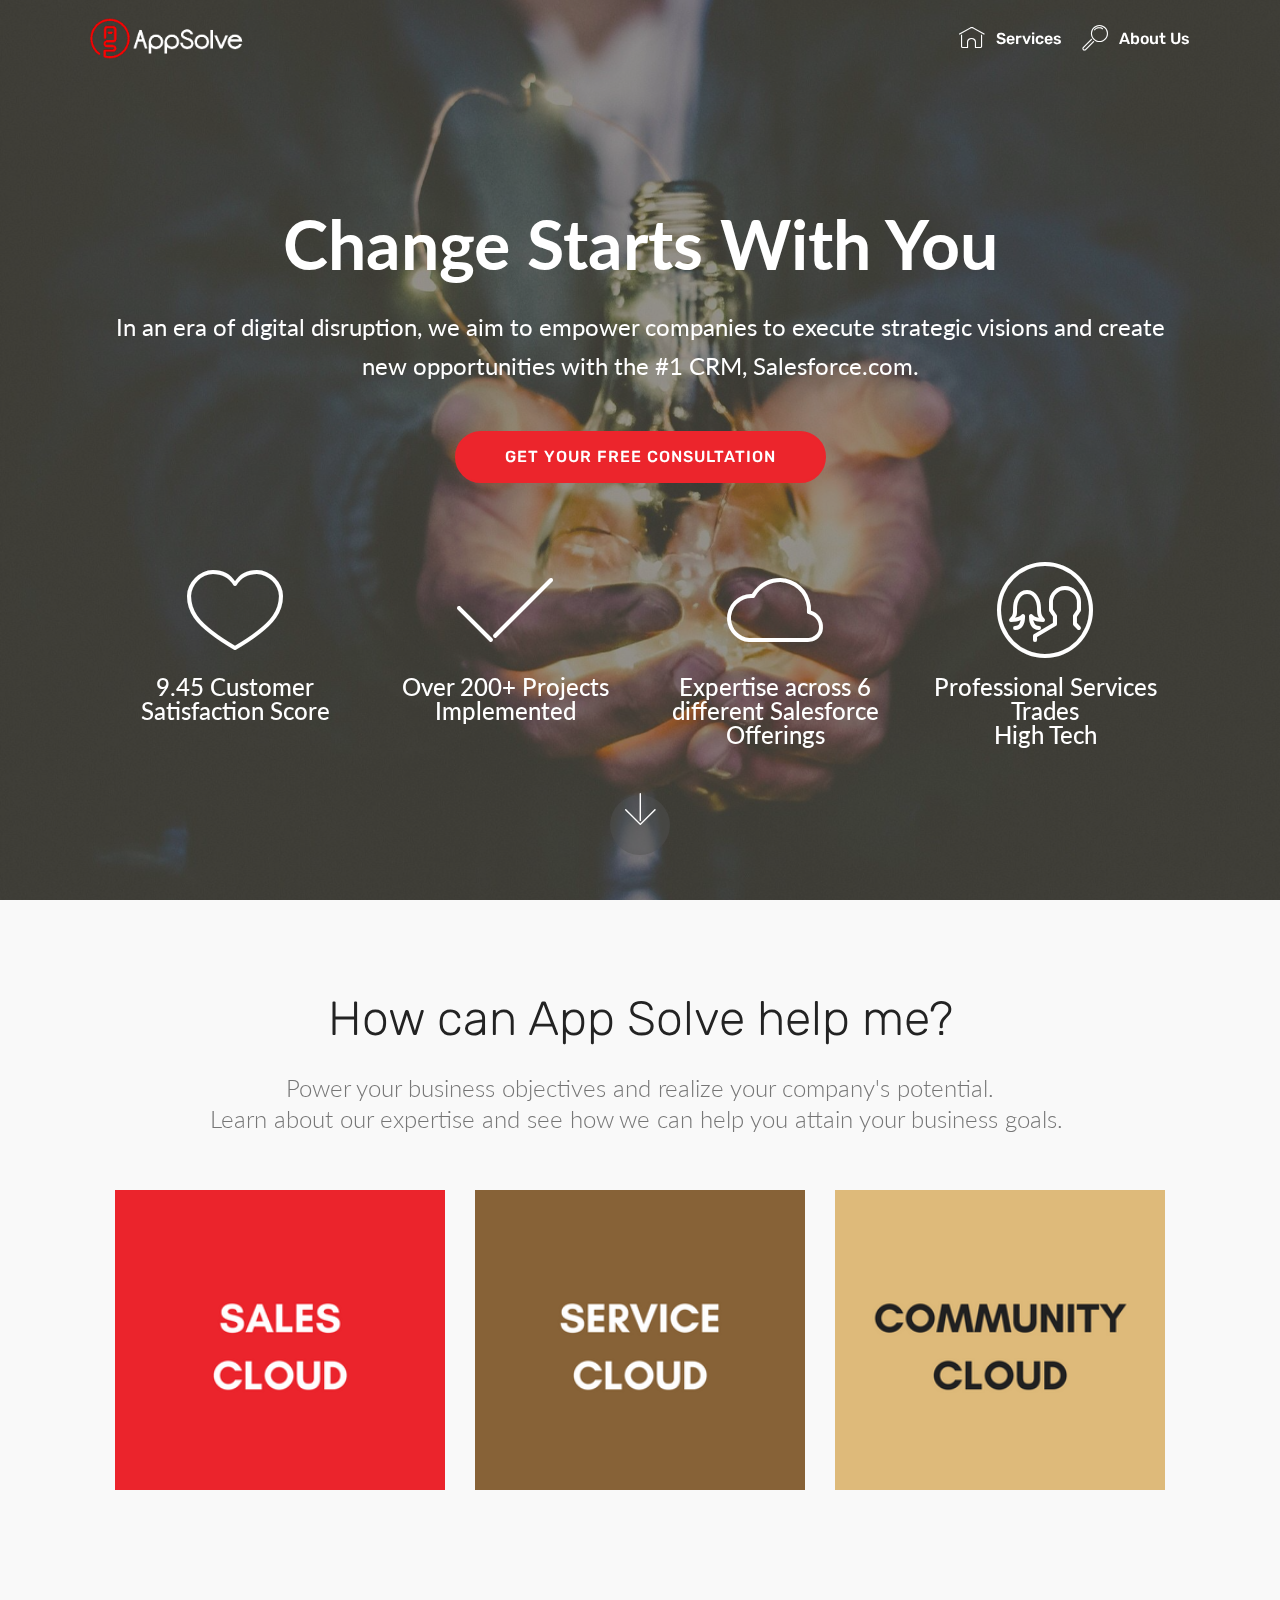
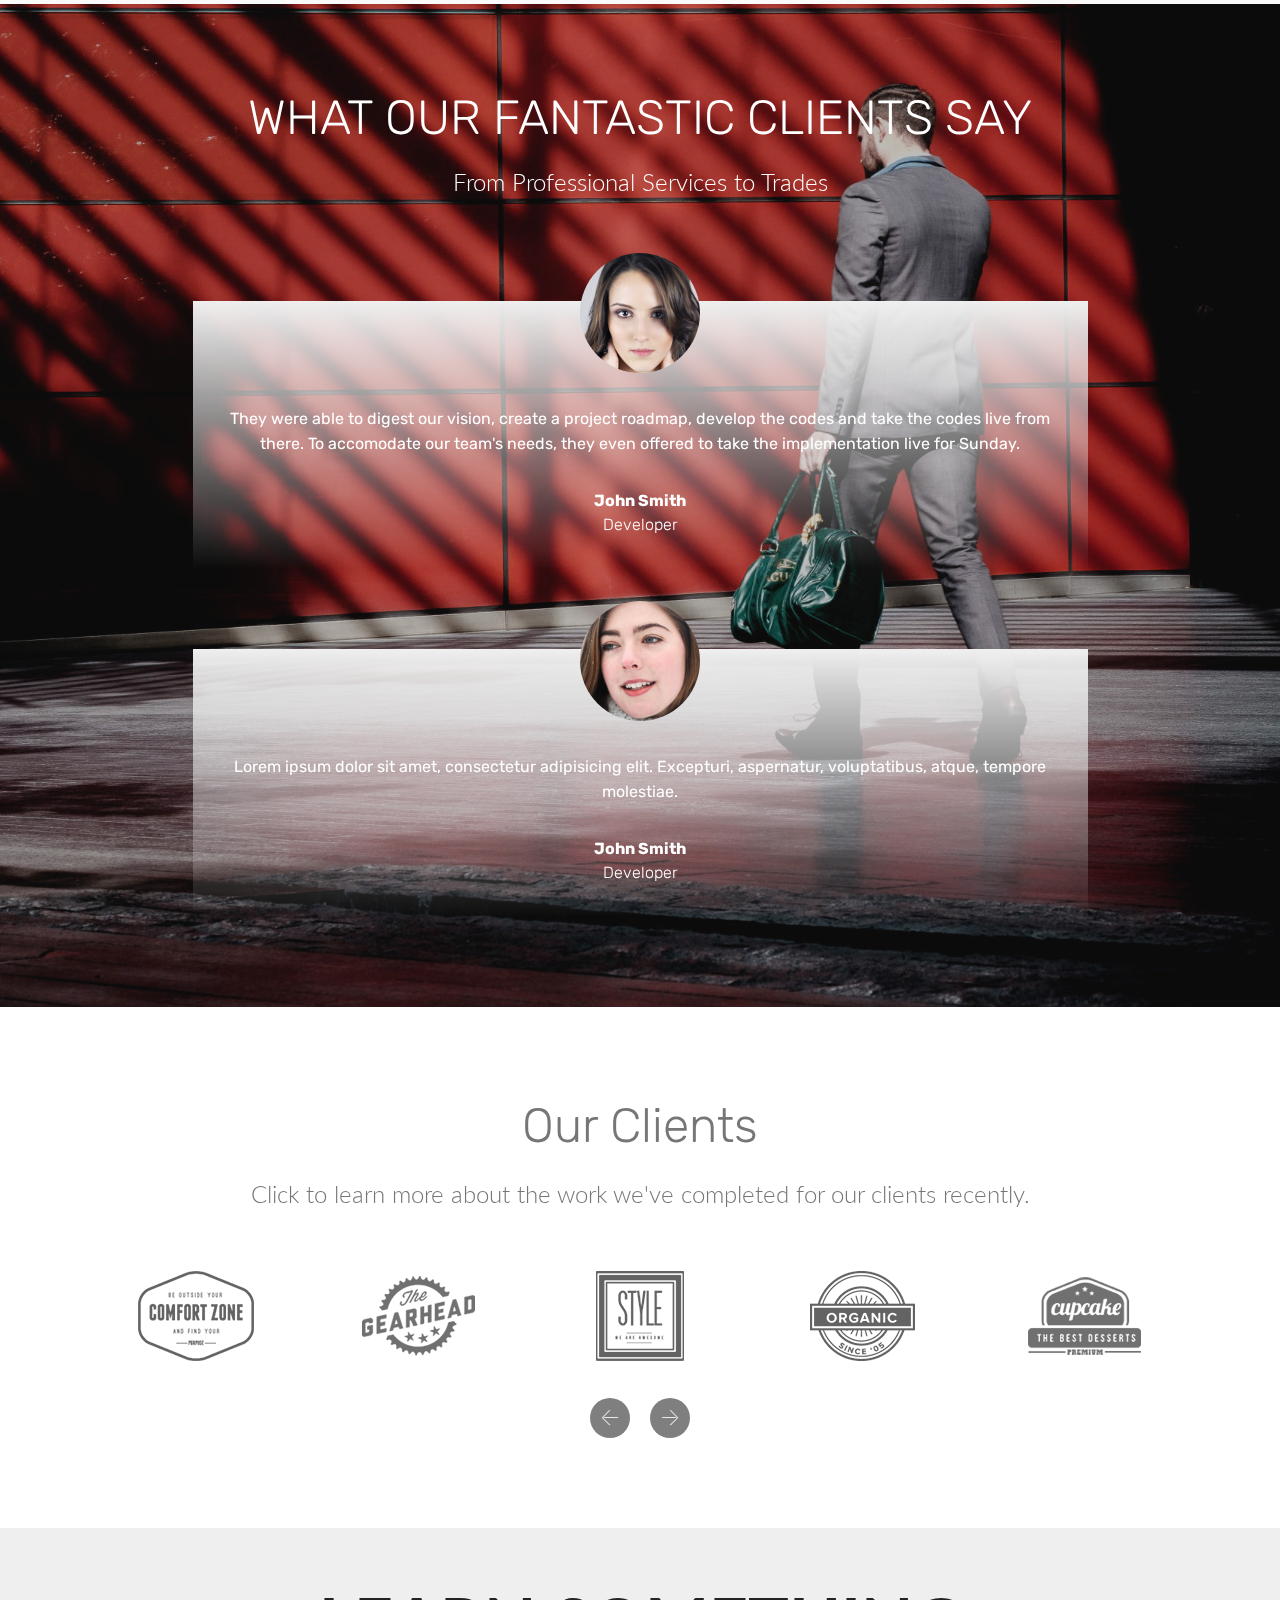
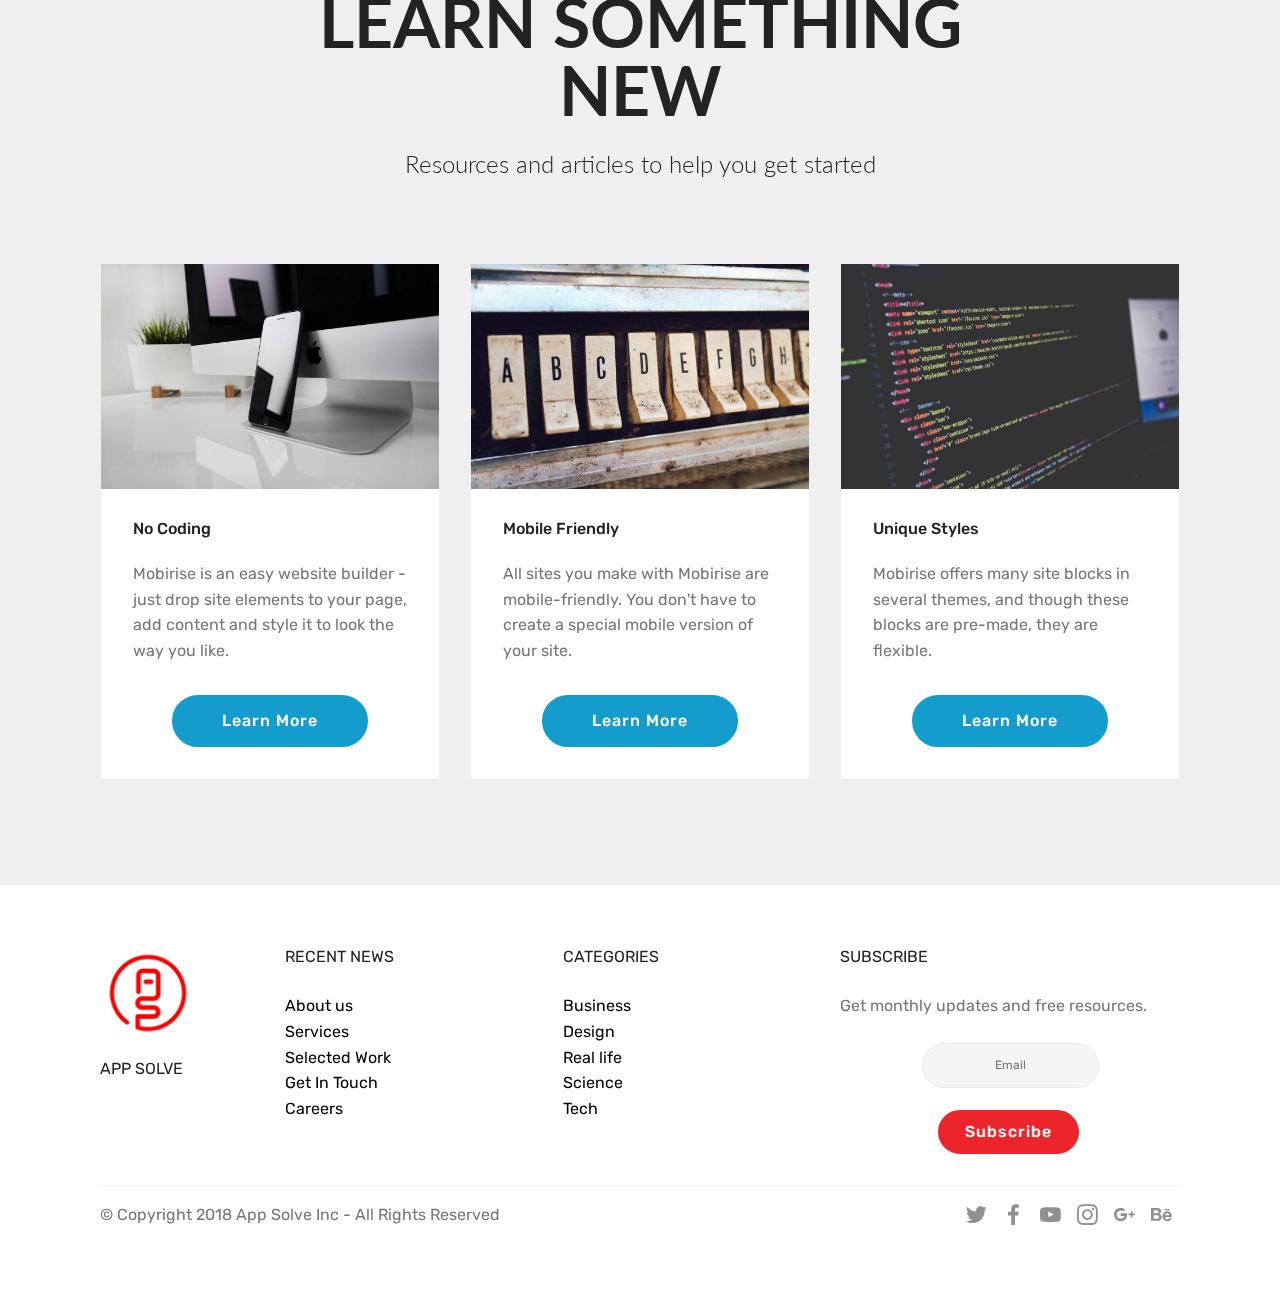
==== commit 00459943: "create github pages" ====
--- a/index.html
+++ b/index.html
@@ -1,10 +1,10 @@
 <!DOCTYPE html>
 <html >
 <head>
-  <!-- Site made with Mobirise Website Builder v4.6.2, https://mobirise.com -->
+  <!-- Site made with Mobirise Website Builder v4.6.6, https://mobirise.com -->
   <meta charset="UTF-8">
   <meta http-equiv="X-UA-Compatible" content="IE=edge">
-  <meta name="generator" content="Mobirise v4.6.2, mobirise.com">
+  <meta name="generator" content="Mobirise v4.6.6, mobirise.com">
   <meta name="viewport" content="width=device-width, initial-scale=1, minimum-scale=1">
   <link rel="shortcut icon" href="assets/images/appsolve-white-900x318.png" type="image/x-icon">
   <meta name="description" content="">
@@ -39,7 +39,7 @@
         <div class="menu-logo">
             <div class="navbar-brand">
                 <span class="navbar-logo">
-                    <a href="https://mobirise.com">
+                    <a href="http://www.appsolvetech.com">
                          <img src="assets/images/appsolve-white-900x318.png" alt="Mobirise" title="" style="height: 3.8rem;">
                     </a>
                 </span>
@@ -64,7 +64,7 @@
     </nav>
 </section>
 
-<section class="engine"><a href="https://mobirise.ws/f">easy web builder</a></section><section class="header12 cid-qs1TMyoJrh mbr-fullscreen mbr-parallax-background" id="header12-6">
+<section class="engine"><a href="https://mobirise.ws/c">best free website maker</a></section><section class="header12 cid-qs1TMyoJrh mbr-fullscreen mbr-parallax-background" id="header12-6">
 
     
 
@@ -74,9 +74,9 @@
     <div class="container  ">
             <div class="media-container">
                 <div class="col-md-12 align-center">
-                    <h1 class="mbr-section-title pb-3 mbr-white mbr-bold mbr-fonts-style display-1"><br>Change starts with you</h1>
+                    <h1 class="mbr-section-title pb-3 mbr-white mbr-bold mbr-fonts-style display-1"><br>Change Starts With You</h1>
                     <p class="mbr-text pb-3 mbr-white mbr-fonts-style display-5">In an era of digital disruption, we aim to empower companies to execute strategic visions and create new opportunities with the #1 CRM, Salesforce.com.</p>
-                    <div class="mbr-section-btn align-center py-2"><a class="btn btn-md btn-secondary display-4" href="https://mobirise.com">BEGIN YOUR JOURNEY</a></div>
+                    <div class="mbr-section-btn align-center py-2"><a class="btn btn-md btn-secondary display-4" href="https://mobirise.com">GET YOUR FREE CONSULTATION</a></div>
 
                     <div class="icons-media-container mbr-white">
                         <div class="card col-12 col-md-6 col-lg-3">
@@ -106,16 +106,16 @@
                                 </a>
                             </div>
                             <h5 class="mbr-fonts-style display-5">
-                                Expertise in 6 Different Salesforce Products</h5>
+                                Expertise across 6 different Salesforce Offerings</h5>
                         </div>
 
                         <div class="card col-12 col-md-6 col-lg-3">
                             <div class="icon-block">
                                 <a href="https://mobirise.com/">
-                                    <span class="mbr-iconfont mbri-globe"></span>
+                                    <span class="mbr-iconfont mbri-users"></span>
                                 </a>
                             </div>
-                            <h5 class="mbr-fonts-style display-5">Toronto&nbsp;+ Miami</h5>
+                            <h5 class="mbr-fonts-style display-5">Professional Services<br>Trades<br>High Tech</h5>
                         </div>
                     </div>
                 </div>
@@ -137,18 +137,18 @@
     <div class="container">
         <h2 class="mbr-section-title pb-3 align-center mbr-fonts-style display-2">
             How can App Solve help me?</h2>
-        <h3 class="mbr-section-subtitle display-5 align-center mbr-fonts-style">Power your business objectives and realize your company's potential. Learn about the offerings available to help you.</h3>
+        <h3 class="mbr-section-subtitle display-5 align-center mbr-fonts-style">Power your business objectives and realize your company's potential. <br>Learn about our expertise and see how we can help you attain your business goals.&nbsp;</h3>
 
         <div class="media-container-row container pt-5 mt-2">
 
             <div class="col-12 col-md-6 mb-4 col-lg-4">
                 <div class="card flip-card p-5 align-center">
                     <div class="card-front card_cont">
-                        <img src="assets/images/jumbotron.jpg" alt="Mobirise">
+                        <img src="assets/images/salescloud-8-300x300.png" alt="Mobirise" title="">
                     </div>
                     <div class="card_back card_cont">
                         <h4 class="card-title display-5 py-2 mbr-fonts-style">Improve Sales Deal Closure Rate by 34%</h4>
-                        <p class="mbr-text mbr-fonts-style display-7">Streamline and automate your Sales processes. Gain visibility into what is happening with your Sales deals and take action at the right time to close more deals.</p>
+                        <p class="mbr-text mbr-fonts-style display-7">Streamline and automate your Sales processes with Sales Cloud. Gain visibility into what is happening with your Sales deals and take action at the right time to close more deals.</p>
                     </div>
                 </div>
             </div>
@@ -157,7 +157,7 @@
                 
                 <div class="card flip-card p-5 align-center">
                     <div class="card-front card_cont">
-                        <img src="assets/images/jumbotron2.jpg" alt="Mobirise">
+                        <img src="assets/images/salescloud-9-300x300.png" alt="Mobirise" title="">
                     </div>
                     <div class="card_back card_cont">
                         <h4 class="card-title py-2 mbr-fonts-style display-5">
@@ -170,14 +170,12 @@
             <div class="col-12 col-md-6 mb-4 col-lg-4">
                 <div class="card flip-card p-5 align-center">
                     <div class="card-front card_cont">
-                        <img src="assets/images/background5.jpg" alt="Mobirise">
+                        <img src="assets/images/salescloud-10-300x300.png" alt="Mobirise" title="">
                     </div>
                     <div class="card_back card_cont">
                         <h4 class="card-title py-2 mbr-fonts-style display-5">
                             Improve Prospect Engagement by 38%</h4>
-                        <p class="mbr-text mbr-fonts-style display-7">
-                            Mobirise gives you the freedom to develop as many websites as you like given the fact that it is a desktop app.
-                        </p>
+                        <p class="mbr-text mbr-fonts-style display-7">Improve your internal and external customer experiences. Create an online community for your employees and/or your clients to connect.&nbsp;<br></p>
                     </div>
                 </div> 
             </div>
@@ -196,11 +194,9 @@
         <div class="media-container-row">
             <div class="title col-12 align-center">
                 <h2 class="pb-3 mbr-fonts-style display-2">
-                    WHAT OUR FANTASTIC USERS SAY
+                    WHAT OUR FANTASTIC CLIENTS SAY
                 </h2>
-                <h3 class="mbr-section-subtitle mbr-light pb-3 mbr-fonts-style display-5">
-                    Mobirise is one of the easiest website development tools available today.
-                </h3>
+                <h3 class="mbr-section-subtitle mbr-light pb-3 mbr-fonts-style display-5">From Professional Services to Trades</h3>
             </div>
         </div>
     </div>
@@ -217,8 +213,7 @@
                             <img src="assets/images/face1.jpg">
                         </div>
                         <p class="mbr-text mbr-fonts-style mbr-white display-7">
-                           Lorem ipsum dolor sit amet, consectetur adipisicing elit. Excepturi, aspernatur, voluptatibus, atque, tempore molestiae.
-                        </p>
+                           They were able to digest our vision, create a project roadmap, develop the codes and take the codes live from there. To accomodate our team's needs, they even offered to take the implementation live for Sunday.</p>
                     </div>
                     <div class="card-footer">
                         <div class="mbr-author-name mbr-bold mbr-fonts-style mbr-white display-7">
@@ -262,9 +257,7 @@
                     <h2 class="mbr-section-title pb-3 mbr-fonts-style display-2">
                         Our Clients
                     </h2>
-                    <h3 class="mbr-section-subtitle mbr-light mbr-fonts-style display-5">
-                        Click any image to change it.Click blue "Gear" icon in the top right corner to change background, amount slides and amount visible items at once.
-                    </h3>
+                    <h3 class="mbr-section-subtitle mbr-light mbr-fonts-style display-5">Click to learn more about the work we've completed for our clients recently.</h3>
                 </div>
             </div>
         </div>
@@ -328,6 +321,99 @@
                     <span class="sr-only">Next</span>
                 </a>
             </div>
+        </div>
+    </div>
+</section>
+
+<section class="mbr-section content5 cid-qOh4ATiAu5" id="content5-z">
+
+    
+
+    
+
+    <div class="container">
+        <div class="media-container-row">
+            <div class="title col-12 col-md-8">
+                <h2 class="align-center mbr-bold mbr-white pb-3 mbr-fonts-style display-1">LEARN SOMETHING NEW</h2>
+                <h3 class="mbr-section-subtitle align-center mbr-light mbr-white pb-3 mbr-fonts-style display-5">Resources and articles to help you get started</h3>
+                
+                
+            </div>
+        </div>
+    </div>
+</section>
+
+<section class="features3 cid-qOgVl9LPHT" id="features3-x">
+
+    
+
+    
+    <div class="container">
+        <div class="media-container-row">
+            <div class="card p-3 col-12 col-md-6 col-lg-4">
+                <div class="card-wrapper">
+                    <div class="card-img">
+                        <img src="assets/images/01.jpg" alt="Mobirise">
+                    </div>
+                    <div class="card-box">
+                        <h4 class="card-title mbr-fonts-style display-7">
+                            No Coding
+                        </h4>
+                        <p class="mbr-text mbr-fonts-style display-7">
+                            Mobirise is an easy website builder - just drop site elements to your page, add content and style it to look the way you like.
+                        </p>
+                    </div>
+                    <div class="mbr-section-btn text-center">
+                        <a href="https://mobirise.com" class="btn btn-primary display-4">
+                            Learn More
+                        </a>
+                    </div>
+                </div>
+            </div>
+
+            <div class="card p-3 col-12 col-md-6 col-lg-4">
+                <div class="card-wrapper">
+                    <div class="card-img">
+                        <img src="assets/images/02.jpg" alt="Mobirise">
+                    </div>
+                    <div class="card-box">
+                        <h4 class="card-title mbr-fonts-style display-7">
+                            Mobile Friendly
+                        </h4>
+                        <p class="mbr-text mbr-fonts-style display-7">
+                            All sites you make with Mobirise are mobile-friendly. You don't have to create a special mobile version of your site.
+                        </p>
+                    </div>
+                    <div class="mbr-section-btn text-center">
+                        <a href="https://mobirise.com" class="btn btn-primary display-4">
+                            Learn More
+                        </a>
+                    </div>
+                </div>
+            </div>
+
+            <div class="card p-3 col-12 col-md-6 col-lg-4">
+                <div class="card-wrapper">
+                    <div class="card-img">
+                        <img src="assets/images/03.jpg" alt="Mobirise">
+                    </div>
+                    <div class="card-box">
+                        <h4 class="card-title mbr-fonts-style display-7">
+                            Unique Styles
+                        </h4>
+                        <p class="mbr-text mbr-fonts-style display-7">
+                            Mobirise offers many site blocks in several themes, and though these blocks are pre-made, they are flexible.
+                        </p>
+                    </div>
+                    <div class="mbr-section-btn text-center">
+                        <a href="https://mobirise.com" class="btn btn-primary display-4">
+                            Learn More
+                        </a>
+                    </div>
+                </div>
+            </div>
+
+            
         </div>
     </div>
 </section>
@@ -386,7 +472,7 @@
                     </div>
 
                     <form class="form-inline" action="https://mobirise.com/" method="post" data-form-title="Mobirise Form">
-                        <input type="hidden" value="t6rfJFZ0Da8diR04sO554drxMkIapGdMhipVA71TniakeyEIJVh/gtjC0GNozxnWnXC6hCNyH27s+dXeFu3wjff1vFAywJUrt9NX3Bho9t/vrfHTDGmAsIKJVLO7bO17" data-form-email="true">
+                        <input type="hidden" value="ac3xt5OKzOheXsknIk/PdV4HBk4DZkDXw9qMPXTaAUw7vMTnIbRJMWmBfnF1+mEE9/UQ38kU180SrBq5arA7atCArY7Zi0S9w5aheANxhDZLASNsFJIrgJKKYN3i7pCT" data-form-email="true">
                         <div class="form-group">
                             <input type="email" class="form-control input-sm input-inverse my-2" name="email" required="" data-form-field="Email" placeholder="Email" id="email-footer3-w">
                         </div>
